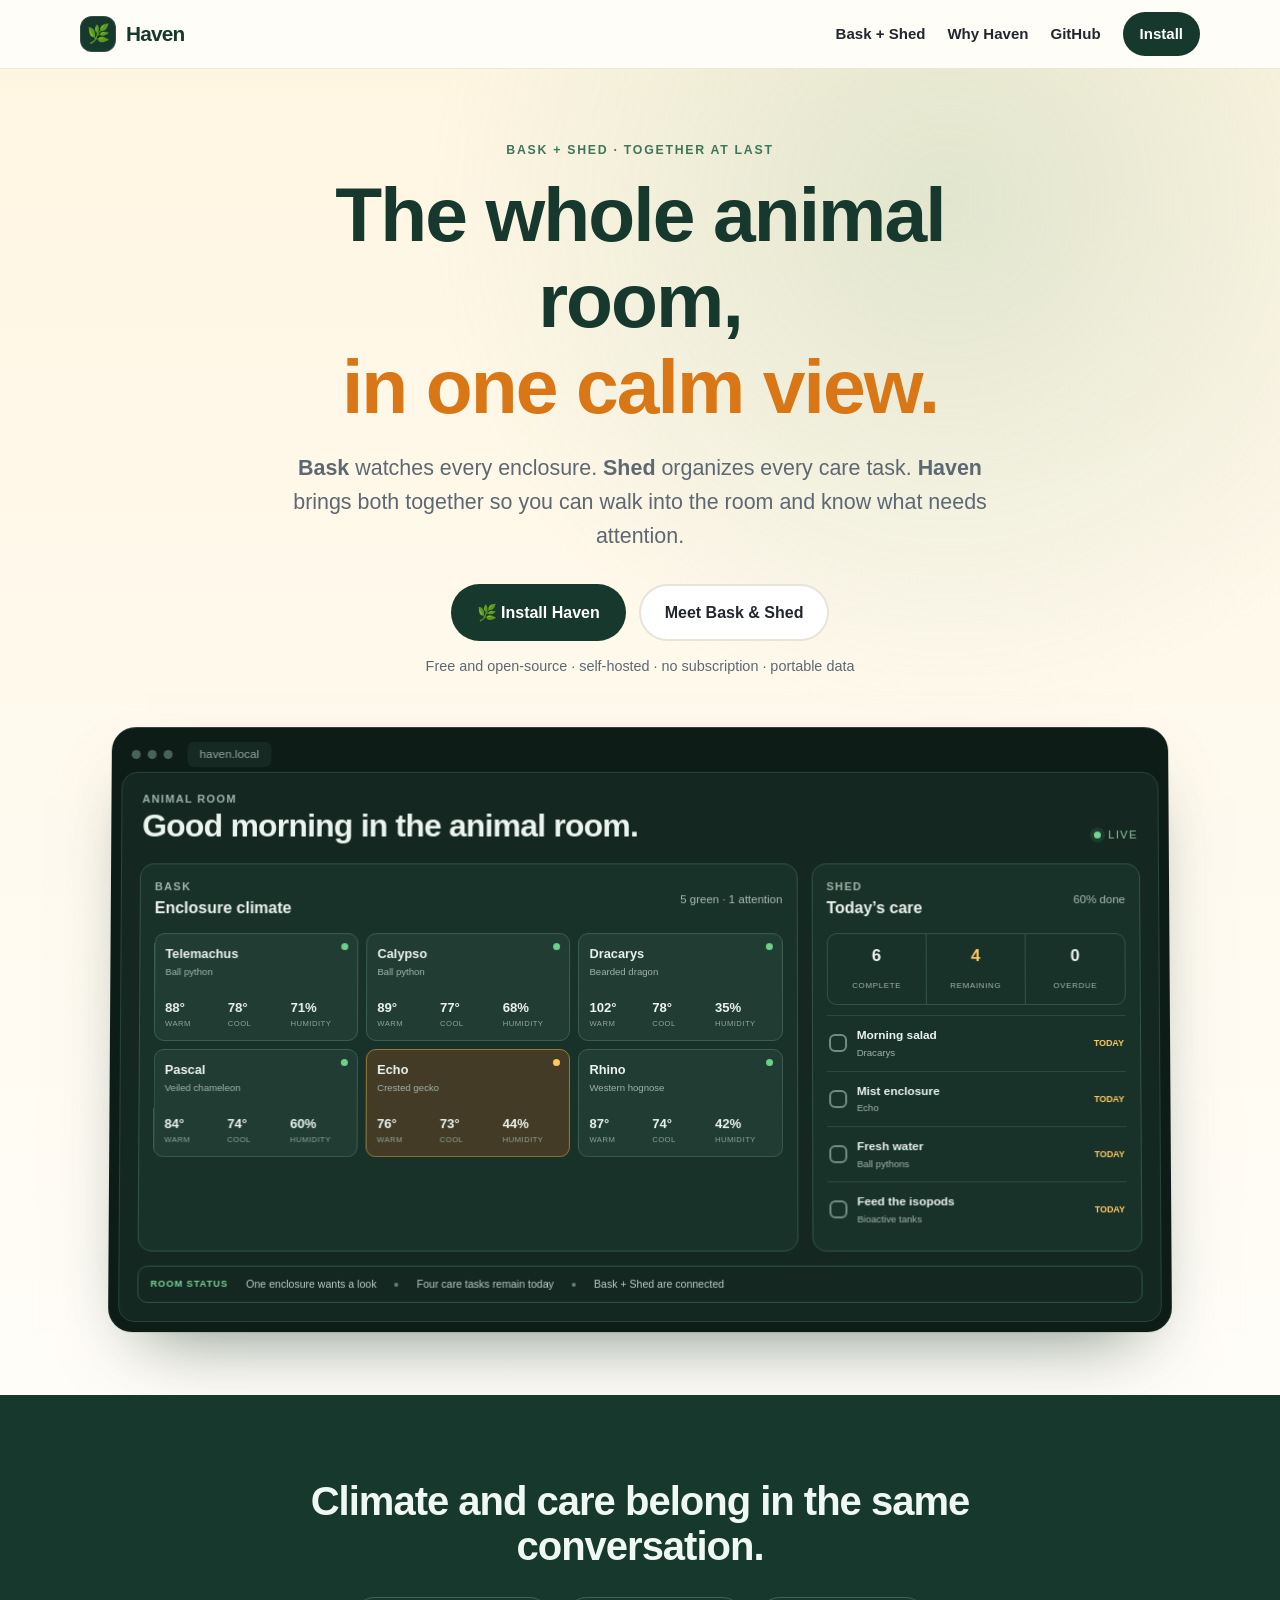
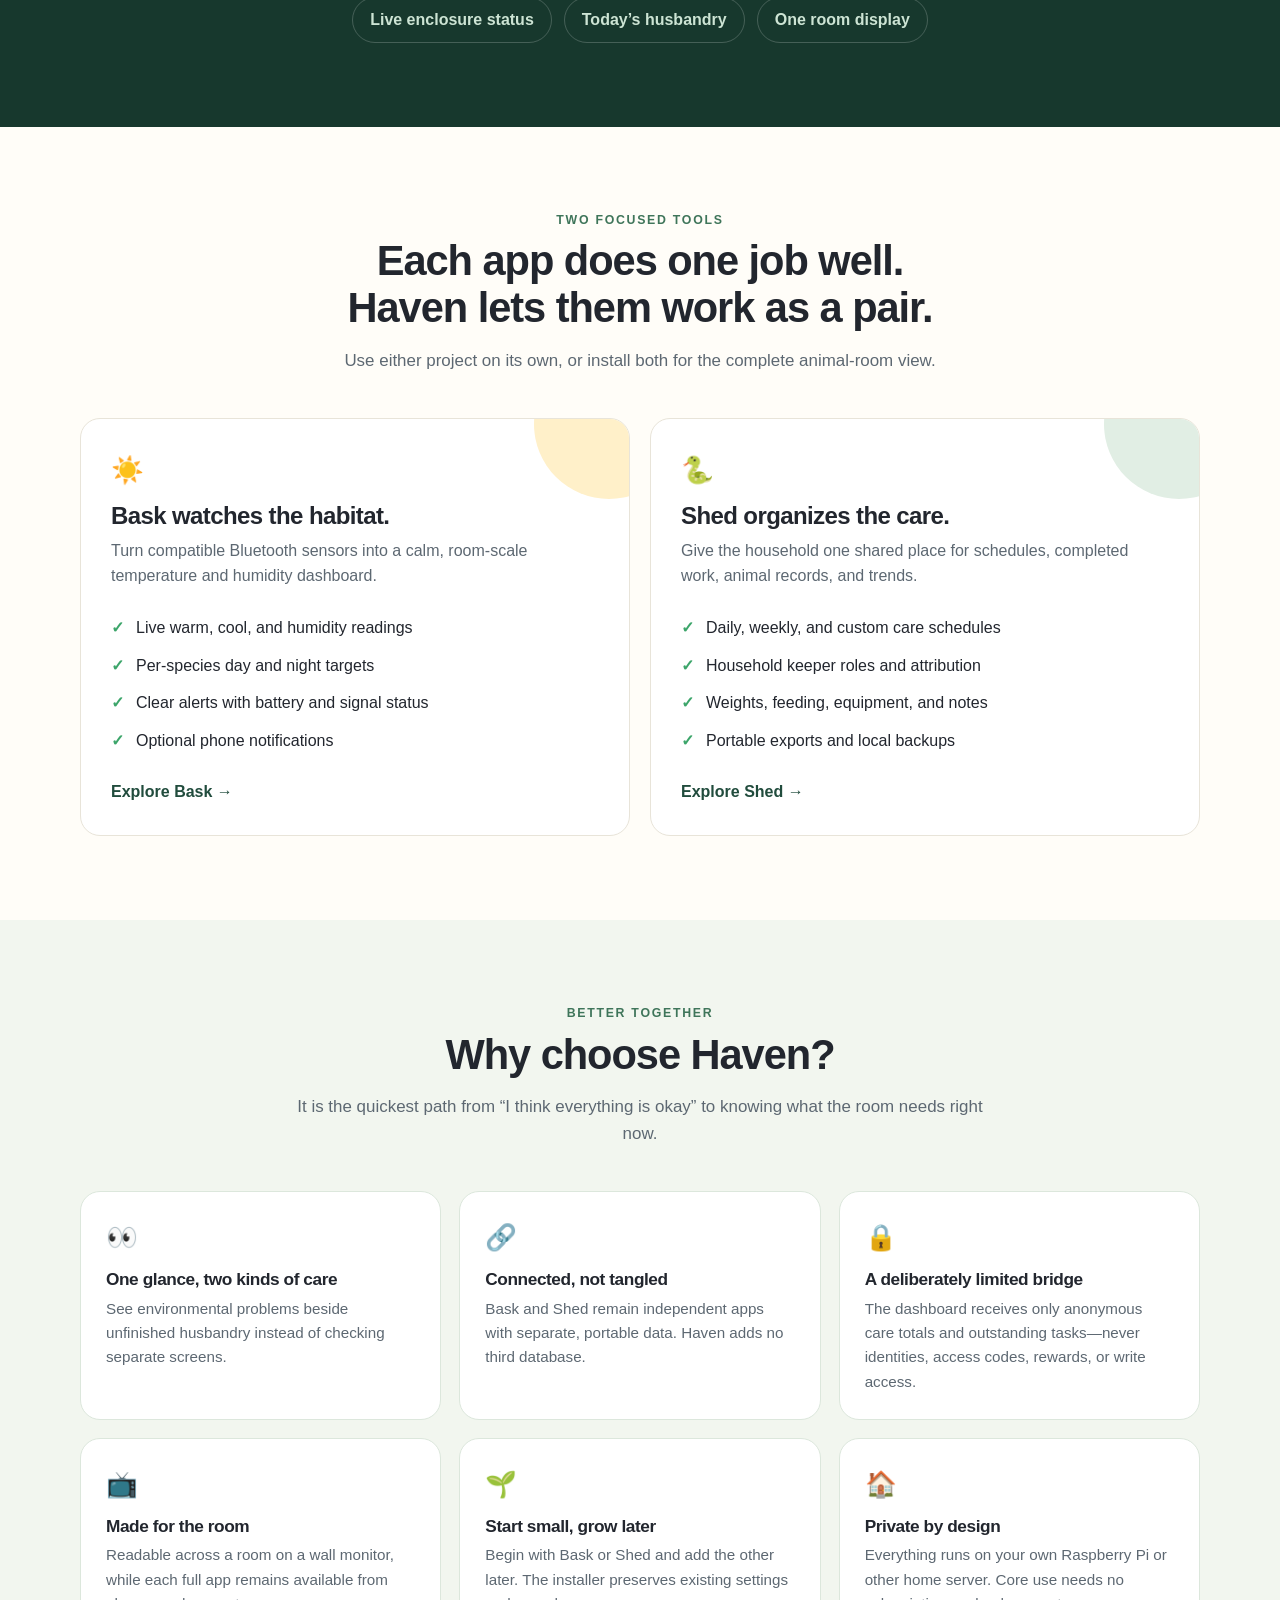
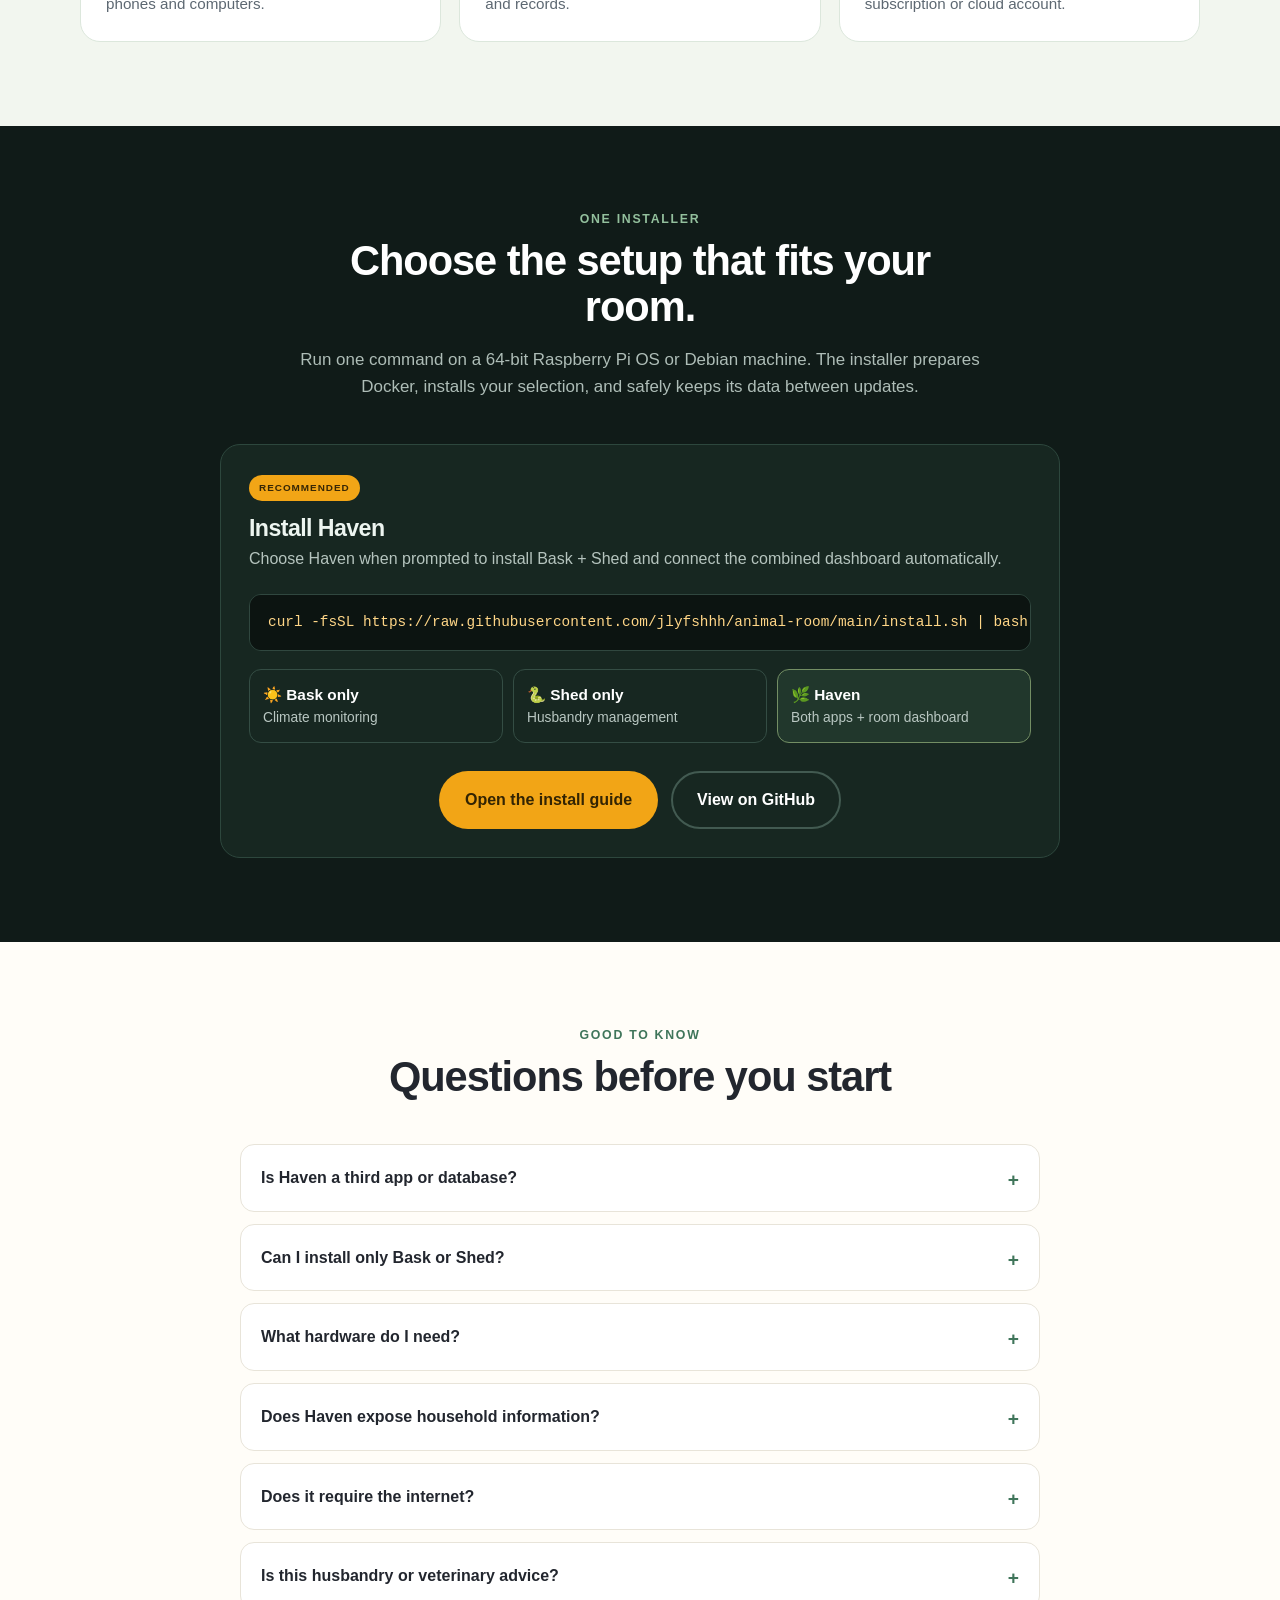
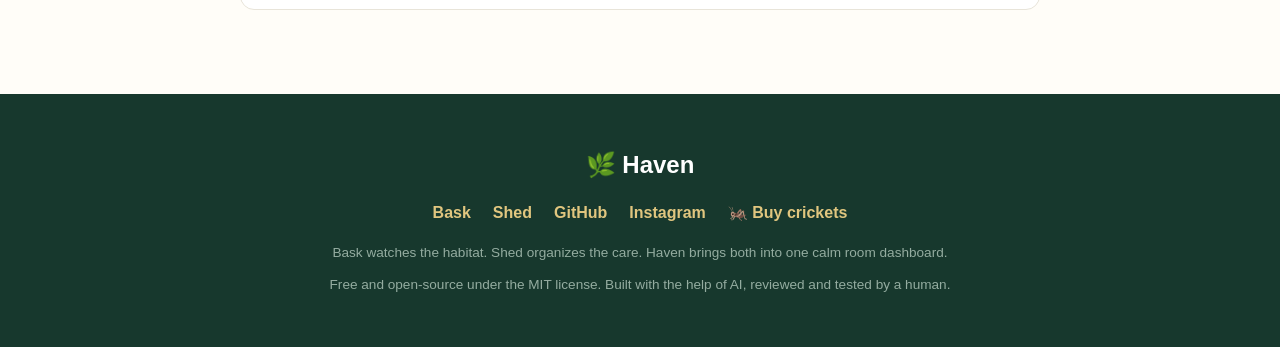
==== site/index.html @ 5bb477f7 "Add the Ko-fi tip jar to Haven Haven is the main entry point for the project family but had neither " ====
<!doctype html>
<html lang="en">
<head>
  <meta charset="utf-8">
  <meta name="viewport" content="width=device-width, initial-scale=1">
  <title>Haven — the whole animal room, together</title>
  <meta name="description" content="Haven brings Bask enclosure monitoring and Shed husbandry management into one calm, self-hosted animal-room dashboard.">
  <meta name="theme-color" content="#17382d">
  <meta property="og:type" content="website">
  <meta property="og:title" content="Haven — the whole animal room, together">
  <meta property="og:description" content="Bask watches the habitat. Shed organizes the care. Haven brings both together.">
  <meta property="og:url" content="https://jlyfshhh.github.io/animal-room/">
  <meta property="og:image" content="https://jlyfshhh.github.io/animal-room/og.png">
  <meta name="twitter:card" content="summary_large_image">
  <meta name="twitter:title" content="Haven — the whole animal room, together">
  <meta name="twitter:description" content="One self-hosted dashboard for enclosure climate and daily husbandry.">
  <meta name="twitter:image" content="https://jlyfshhh.github.io/animal-room/og.png">
  <style>
    :root{
      --forest:#17382d;--forest-2:#214c3d;--moss:#3f755a;--leaf:#77a77e;
      --amber:#f2a516;--amber-deep:#d97616;--cream:#fff6e2;--paper:#fffdf8;
      --ink:#22262e;--muted:#5d6872;--line:#e8e4d9;--white:#fff;
      --ok:#3ca56a;--warn:#f2a516;--radius:20px;--max:1120px;
      --font:-apple-system,BlinkMacSystemFont,"Segoe UI",Roboto,Helvetica,Arial,sans-serif;
    }
    *{box-sizing:border-box}
    html{scroll-behavior:smooth}
    body{margin:0;background:var(--paper);color:var(--ink);font-family:var(--font);line-height:1.6;-webkit-font-smoothing:antialiased}
    a{color:var(--forest-2);text-decoration:none}a:hover{text-decoration:underline}
    h1,h2,h3{margin:0;line-height:1.12;letter-spacing:-.025em}
    .wrap{width:min(var(--max),calc(100% - 40px));margin:auto}
    .eyebrow{text-transform:uppercase;letter-spacing:.14em;font-size:.77rem;font-weight:850;color:var(--moss)}
    section{padding:84px 0}
    header{position:sticky;top:0;z-index:20;border-bottom:1px solid rgba(23,56,45,.1);background:rgba(255,253,248,.9);backdrop-filter:blur(14px)}
    .nav{height:68px;display:flex;align-items:center;justify-content:space-between;gap:20px}
    .brand{display:flex;align-items:center;gap:10px;font-weight:900;font-size:1.3rem;color:var(--forest);letter-spacing:-.04em}.brand:hover{text-decoration:none}
    .brand-mark{width:36px;height:36px;display:grid;place-items:center;border-radius:12px;background:var(--forest);color:#d6f0d7;font-size:1.15rem;box-shadow:inset 0 0 0 1px rgba(255,255,255,.12)}
    .links{display:flex;align-items:center;gap:22px;font-size:.94rem;font-weight:700}.links a{color:var(--ink)}
    .links .nav-cta{background:var(--forest);color:#fff;padding:10px 17px;border-radius:999px}.links .nav-cta:hover{background:var(--forest-2);text-decoration:none}
    .hero{padding:72px 0 64px;background:radial-gradient(circle at 74% 10%,rgba(119,167,126,.22),transparent 34%),linear-gradient(180deg,var(--cream),var(--paper));overflow:hidden}
    .hero-copy{text-align:center;max-width:800px;margin:auto}
    .hero h1{font-size:clamp(2.6rem,6.5vw,4.8rem);font-weight:900;color:var(--forest);margin-top:10px}.hero h1 span{color:var(--amber-deep)}
    .lead{font-size:clamp(1.08rem,2.4vw,1.34rem);color:var(--muted);max-width:720px;margin:22px auto 0}
    .buttons{display:flex;justify-content:center;gap:13px;flex-wrap:wrap;margin-top:30px}
    .button{display:inline-flex;align-items:center;justify-content:center;gap:8px;border-radius:999px;padding:14px 24px;font-weight:800;border:2px solid transparent}
    .button.primary{background:var(--forest);color:#fff}.button.primary:hover{background:var(--forest-2);text-decoration:none}
    .button.secondary{background:#fff;color:var(--ink);border-color:var(--line)}.button.secondary:hover{border-color:var(--leaf);text-decoration:none}
    .fine{font-size:.9rem;color:var(--muted);margin-top:14px}
    .dashboard-shell{margin:48px auto 0;max-width:1060px;border-radius:24px;background:#0e1c18;padding:10px;box-shadow:0 34px 70px -34px rgba(23,56,45,.6);transform:perspective(1400px) rotateX(1deg)}
    .browser-bar{display:flex;align-items:center;gap:7px;height:35px;padding:0 10px;color:#91a49d;font-size:.74rem}.browser-bar i{width:9px;height:9px;border-radius:50%;background:#49625a}.browser-url{margin-left:8px;background:#172923;border-radius:6px;padding:3px 12px}
    .dashboard{background:#142821;border:1px solid #28443a;border-radius:16px;padding:18px;color:#ecf4ef;display:grid;grid-template-columns:minmax(0,1.7fr) minmax(250px,.85fr);gap:14px}
    .dash-top{grid-column:1/-1;display:flex;justify-content:space-between;align-items:flex-end;padding:0 2px 5px}.dash-top h2{font-size:clamp(1.25rem,2.8vw,2rem)}.live{font-size:.7rem;text-transform:uppercase;letter-spacing:.12em;color:#8ec99e}.live:before{content:"";display:inline-block;width:7px;height:7px;background:#75d493;border-radius:50%;margin-right:7px;box-shadow:0 0 0 4px rgba(117,212,147,.1)}
    .panel{background:#193229;border:1px solid #315347;border-radius:14px;padding:14px}.panel-head{display:flex;justify-content:space-between;align-items:center;margin-bottom:12px}.panel-label{font-size:.69rem;text-transform:uppercase;letter-spacing:.12em;color:#9fb4ab;font-weight:800}.panel-title{font-weight:850;font-size:1rem}.count{font-size:.72rem;color:#a9bbb4}
    .climate-grid{display:grid;grid-template-columns:repeat(3,1fr);gap:8px}.enclosure{border:1px solid #3b5d51;background:#203c33;border-radius:10px;padding:10px;min-height:95px;position:relative}.enclosure.attn{border-color:#9a7a34;background:#433b25}.dot{position:absolute;right:9px;top:9px;width:7px;height:7px;border-radius:50%;background:#6bd18a}.attn .dot{background:#ffc85d}.animal{font-weight:800;font-size:.8rem}.species{color:#9fb4ab;font-size:.6rem}.metrics{display:grid;grid-template-columns:repeat(3,1fr);gap:6px;margin-top:17px}.metric b{display:block;font-size:.82rem}.metric span{display:block;color:#8fa69d;font-size:.48rem;text-transform:uppercase;letter-spacing:.06em}
    .care-stats{display:grid;grid-template-columns:repeat(3,1fr);border:1px solid #315347;border-radius:10px;overflow:hidden;margin-bottom:10px}.care-stat{text-align:center;padding:9px 4px;border-right:1px solid #315347}.care-stat:last-child{border:0}.care-stat b{display:block;font-size:1.05rem}.care-stat span{font-size:.5rem;text-transform:uppercase;color:#9fb4ab;letter-spacing:.08em}.care-stat.remaining b{color:#ffc85d}
    .task{display:flex;gap:10px;align-items:center;border-top:1px solid #2b4a3f;padding:10px 2px}.check{width:18px;height:18px;border:2px solid #6f8d82;border-radius:6px;flex:none}.task b{display:block;font-size:.74rem}.task span{display:block;color:#9fb4ab;font-size:.6rem}.task .due{margin-left:auto;color:#ffc85d;font-size:.56rem;text-transform:uppercase;font-weight:800}
    .ticker{grid-column:1/-1;display:flex;gap:18px;align-items:center;border:1px solid #315347;border-radius:10px;padding:9px 12px;font-size:.66rem;color:#b9cbc4;overflow:hidden;white-space:nowrap}.ticker strong{color:#7bd398;text-transform:uppercase;letter-spacing:.1em;font-size:.58rem}.ticker i{width:4px;height:4px;background:#648277;border-radius:50%}
    .promise{background:var(--forest);color:#eff8f2;text-align:center}.promise h2{font-size:clamp(1.7rem,4vw,2.5rem);max-width:780px;margin:auto}.promise-row{display:flex;justify-content:center;gap:12px;flex-wrap:wrap;margin-top:28px}.promise-chip{padding:9px 17px;border:1px solid rgba(255,255,255,.2);border-radius:999px;font-weight:750;color:#cde4d4}
    .section-head{text-align:center;max-width:700px;margin:0 auto 44px}.section-head h2{font-size:clamp(1.8rem,4vw,2.6rem);margin-top:8px}.section-head p{color:var(--muted);font-size:1.06rem;margin:15px 0 0}
    .pair{display:grid;grid-template-columns:1fr 1fr;gap:20px}.tool{border:1px solid var(--line);border-radius:var(--radius);padding:30px;background:#fff;position:relative;overflow:hidden}.tool:before{content:"";position:absolute;width:150px;height:150px;border-radius:50%;right:-55px;top:-70px;background:var(--cream)}.tool.bask:before{background:#fff0c9}.tool.shed:before{background:#e1eee4}.tool-icon{font-size:1.65rem}.tool h3{font-size:1.5rem;margin:12px 0 8px}.tool p{color:var(--muted);margin:0}.feature-list{list-style:none;padding:0;margin:20px 0}.feature-list li{padding:6px 0 6px 25px;position:relative}.feature-list li:before{content:"✓";position:absolute;left:0;color:var(--ok);font-weight:900}.text-link{font-weight:850;color:var(--forest-2)}
    .together{background:#f2f6ef}.benefits{display:grid;grid-template-columns:repeat(3,1fr);gap:18px}.benefit{background:#fff;border:1px solid #dce7dc;border-radius:var(--radius);padding:25px}.benefit .icon{font-size:1.6rem}.benefit h3{font-size:1.08rem;margin:12px 0 7px}.benefit p{color:var(--muted);margin:0;font-size:.95rem}
    .install{background:#101b18;color:#edf5f0}.install .section-head h2{color:#fff}.install .section-head p{color:#aebdb7}.install-box{max-width:840px;margin:auto;background:#172721;border:1px solid #2d473d;border-radius:var(--radius);padding:28px}.recommended{display:inline-block;background:var(--amber);color:#382705;padding:5px 10px;border-radius:999px;text-transform:uppercase;letter-spacing:.1em;font-size:.62rem;font-weight:900}.install-box h3{font-size:1.45rem;margin:14px 0 5px}.install-box>p{color:#b5c4be;margin:0}.command{display:block;margin:22px 0 14px;background:#0c1411;border:1px solid #30473f;border-radius:12px;padding:16px 18px;color:#ffd687;font-family:ui-monospace,SFMono-Regular,Menlo,Consolas,monospace;white-space:nowrap;overflow-x:auto;user-select:all;font-size:.9rem}.choices{display:grid;grid-template-columns:repeat(3,1fr);gap:10px;margin-top:18px}.choice{border:1px solid #344d44;border-radius:12px;padding:13px;color:#b9c7c2;font-size:.86rem}.choice strong{display:block;color:#fff;font-size:.96rem}.choice.haven{border-color:#738e64;background:#21372c}.install .buttons{margin-top:28px}.install .button.primary{background:var(--amber);color:#332403}.install .button.primary:hover{background:#ffc253}.install .button.secondary{background:transparent;border-color:#425a51;color:#fff}
    .faq{max-width:800px;margin:auto;display:grid;gap:12px}.faq details{background:#fff;border:1px solid var(--line);border-radius:14px;padding:4px 20px}.faq summary{cursor:pointer;font-weight:800;padding:16px 0;list-style:none}.faq summary::-webkit-details-marker{display:none}.faq summary:after{content:"+";float:right;color:var(--moss);font-size:1.2rem}.faq details[open] summary:after{content:"−"}.faq details p{color:var(--muted);margin:0 0 17px}
    footer{background:var(--forest);color:#bbcec4;padding:52px 0;text-align:center}.footer-brand{font-size:1.5rem;color:#fff;font-weight:900}.footer-links{display:flex;justify-content:center;gap:22px;flex-wrap:wrap;margin:16px 0}.footer-links a{color:#e1c67f;font-weight:750}.footer-note{font-size:.85rem;max-width:680px;margin:10px auto 0;color:#94aca0}
    @media(max-width:820px){.dashboard{grid-template-columns:1fr}.dash-top,.ticker{grid-column:1}.pair,.benefits{grid-template-columns:1fr}.choices{grid-template-columns:1fr}.climate-grid{grid-template-columns:repeat(2,1fr)}}
    @media(max-width:620px){section{padding:64px 0}.links .hide-small{display:none}.links{gap:12px}.dashboard-shell{margin-left:-12px;margin-right:-12px}.dashboard{padding:10px}.climate-grid{grid-template-columns:1fr 1fr}.metrics{grid-template-columns:1fr}.metric:nth-child(n+2){display:none}.enclosure{min-height:80px}.hero{padding-top:54px}.ticker span:nth-of-type(n+2),.ticker i:nth-of-type(n+1){display:none}}
  </style>
</head>
<body>
  <header>
    <div class="wrap nav">
      <a class="brand" href="#top"><span class="brand-mark">🌿</span>Haven</a>
      <nav class="links" aria-label="Main navigation">
        <a class="hide-small" href="#pair">Bask + Shed</a>
        <a class="hide-small" href="#why">Why Haven</a>
        <a href="https://github.com/jlyfshhh/animal-room">GitHub</a>
        <a class="nav-cta" href="#install">Install</a>
      </nav>
    </div>
  </header>

  <main id="top">
    <section class="hero">
      <div class="wrap">
        <div class="hero-copy">
          <div class="eyebrow">Bask + Shed · together at last</div>
          <h1>The whole animal room,<br><span>in one calm view.</span></h1>
          <p class="lead"><b>Bask</b> watches every enclosure. <b>Shed</b> organizes every care task. <b>Haven</b> brings both together so you can walk into the room and know what needs attention.</p>
          <div class="buttons">
            <a class="button primary" href="#install">🌿 Install Haven</a>
            <a class="button secondary" href="#pair">Meet Bask &amp; Shed</a>
          </div>
          <p class="fine">Free and open-source · self-hosted · no subscription · portable data</p>
        </div>

        <div class="dashboard-shell" aria-label="Haven combined dashboard preview">
          <div class="browser-bar"><i></i><i></i><i></i><span class="browser-url">haven.local</span></div>
          <div class="dashboard">
            <div class="dash-top"><div><div class="panel-label">Animal room</div><h2>Good morning in the animal room.</h2></div><span class="live">Live</span></div>
            <div class="panel">
              <div class="panel-head"><div><div class="panel-label">Bask</div><div class="panel-title">Enclosure climate</div></div><span class="count">5 green · 1 attention</span></div>
              <div class="climate-grid">
                <div class="enclosure"><i class="dot"></i><div class="animal">Telemachus</div><div class="species">Ball python</div><div class="metrics"><div class="metric"><b>88°</b><span>Warm</span></div><div class="metric"><b>78°</b><span>Cool</span></div><div class="metric"><b>71%</b><span>Humidity</span></div></div></div>
                <div class="enclosure"><i class="dot"></i><div class="animal">Calypso</div><div class="species">Ball python</div><div class="metrics"><div class="metric"><b>89°</b><span>Warm</span></div><div class="metric"><b>77°</b><span>Cool</span></div><div class="metric"><b>68%</b><span>Humidity</span></div></div></div>
                <div class="enclosure"><i class="dot"></i><div class="animal">Dracarys</div><div class="species">Bearded dragon</div><div class="metrics"><div class="metric"><b>102°</b><span>Warm</span></div><div class="metric"><b>78°</b><span>Cool</span></div><div class="metric"><b>35%</b><span>Humidity</span></div></div></div>
                <div class="enclosure"><i class="dot"></i><div class="animal">Pascal</div><div class="species">Veiled chameleon</div><div class="metrics"><div class="metric"><b>84°</b><span>Warm</span></div><div class="metric"><b>74°</b><span>Cool</span></div><div class="metric"><b>60%</b><span>Humidity</span></div></div></div>
                <div class="enclosure attn"><i class="dot"></i><div class="animal">Echo</div><div class="species">Crested gecko</div><div class="metrics"><div class="metric"><b>76°</b><span>Warm</span></div><div class="metric"><b>73°</b><span>Cool</span></div><div class="metric"><b>44%</b><span>Humidity</span></div></div></div>
                <div class="enclosure"><i class="dot"></i><div class="animal">Rhino</div><div class="species">Western hognose</div><div class="metrics"><div class="metric"><b>87°</b><span>Warm</span></div><div class="metric"><b>74°</b><span>Cool</span></div><div class="metric"><b>42%</b><span>Humidity</span></div></div></div>
              </div>
            </div>
            <div class="panel">
              <div class="panel-head"><div><div class="panel-label">Shed</div><div class="panel-title">Today’s care</div></div><span class="count">60% done</span></div>
              <div class="care-stats"><div class="care-stat"><b>6</b><span>Complete</span></div><div class="care-stat remaining"><b>4</b><span>Remaining</span></div><div class="care-stat"><b>0</b><span>Overdue</span></div></div>
              <div class="task"><i class="check"></i><div><b>Morning salad</b><span>Dracarys</span></div><span class="due">Today</span></div>
              <div class="task"><i class="check"></i><div><b>Mist enclosure</b><span>Echo</span></div><span class="due">Today</span></div>
              <div class="task"><i class="check"></i><div><b>Fresh water</b><span>Ball pythons</span></div><span class="due">Today</span></div>
              <div class="task"><i class="check"></i><div><b>Feed the isopods</b><span>Bioactive tanks</span></div><span class="due">Today</span></div>
            </div>
            <div class="ticker"><strong>Room status</strong><span>One enclosure wants a look</span><i></i><span>Four care tasks remain today</span><i></i><span>Bask + Shed are connected</span></div>
          </div>
        </div>
      </div>
    </section>

    <section class="promise">
      <div class="wrap"><h2>Climate and care belong in the same conversation.</h2><div class="promise-row"><span class="promise-chip">Live enclosure status</span><span class="promise-chip">Today’s husbandry</span><span class="promise-chip">One room display</span></div></div>
    </section>

    <section id="pair">
      <div class="wrap">
        <div class="section-head"><div class="eyebrow">Two focused tools</div><h2>Each app does one job well.<br>Haven lets them work as a pair.</h2><p>Use either project on its own, or install both for the complete animal-room view.</p></div>
        <div class="pair">
          <article class="tool bask"><div class="tool-icon">☀️</div><h3>Bask watches the habitat.</h3><p>Turn compatible Bluetooth sensors into a calm, room-scale temperature and humidity dashboard.</p><ul class="feature-list"><li>Live warm, cool, and humidity readings</li><li>Per-species day and night targets</li><li>Clear alerts with battery and signal status</li><li>Optional phone notifications</li></ul><a class="text-link" href="https://jlyfshhh.github.io/bask/">Explore Bask →</a></article>
          <article class="tool shed"><div class="tool-icon">🐍</div><h3>Shed organizes the care.</h3><p>Give the household one shared place for schedules, completed work, animal records, and trends.</p><ul class="feature-list"><li>Daily, weekly, and custom care schedules</li><li>Household keeper roles and attribution</li><li>Weights, feeding, equipment, and notes</li><li>Portable exports and local backups</li></ul><a class="text-link" href="https://jlyfshhh.github.io/shed/">Explore Shed →</a></article>
        </div>
      </div>
    </section>

    <section class="together" id="why">
      <div class="wrap">
        <div class="section-head"><div class="eyebrow">Better together</div><h2>Why choose Haven?</h2><p>It is the quickest path from “I think everything is okay” to knowing what the room needs right now.</p></div>
        <div class="benefits">
          <article class="benefit"><div class="icon">👀</div><h3>One glance, two kinds of care</h3><p>See environmental problems beside unfinished husbandry instead of checking separate screens.</p></article>
          <article class="benefit"><div class="icon">🔗</div><h3>Connected, not tangled</h3><p>Bask and Shed remain independent apps with separate, portable data. Haven adds no third database.</p></article>
          <article class="benefit"><div class="icon">🔒</div><h3>A deliberately limited bridge</h3><p>The dashboard receives only anonymous care totals and outstanding tasks—never identities, access codes, rewards, or write access.</p></article>
          <article class="benefit"><div class="icon">📺</div><h3>Made for the room</h3><p>Readable across a room on a wall monitor, while each full app remains available from phones and computers.</p></article>
          <article class="benefit"><div class="icon">🌱</div><h3>Start small, grow later</h3><p>Begin with Bask or Shed and add the other later. The installer preserves existing settings and records.</p></article>
          <article class="benefit"><div class="icon">🏠</div><h3>Private by design</h3><p>Everything runs on your own Raspberry Pi or other home server. Core use needs no subscription or cloud account.</p></article>
        </div>
      </div>
    </section>

    <section class="install" id="install">
      <div class="wrap">
        <div class="section-head"><div class="eyebrow" style="color:#93c09d">One installer</div><h2>Choose the setup that fits your room.</h2><p>Run one command on a 64-bit Raspberry Pi OS or Debian machine. The installer prepares Docker, installs your selection, and safely keeps its data between updates.</p></div>
        <div class="install-box">
          <span class="recommended">Recommended</span><h3>Install Haven</h3><p>Choose Haven when prompted to install Bask + Shed and connect the combined dashboard automatically.</p>
          <code class="command">curl -fsSL https://raw.githubusercontent.com/jlyfshhh/animal-room/main/install.sh | bash</code>
          <div class="choices"><div class="choice"><strong>☀️ Bask only</strong>Climate monitoring</div><div class="choice"><strong>🐍 Shed only</strong>Husbandry management</div><div class="choice haven"><strong>🌿 Haven</strong>Both apps + room dashboard</div></div>
          <div class="buttons"><a class="button primary" href="https://github.com/jlyfshhh/animal-room#install">Open the install guide</a><a class="button secondary" href="https://github.com/jlyfshhh/animal-room">View on GitHub</a></div>
        </div>
      </div>
    </section>

    <section>
      <div class="wrap">
        <div class="section-head"><div class="eyebrow">Good to know</div><h2>Questions before you start</h2></div>
        <div class="faq">
          <details><summary>Is Haven a third app or database?</summary><p>No. Haven is the combined installation and read-only room display produced by Bask and Shed. The two apps remain independent and retain separate, portable data.</p></details>
          <details><summary>Can I install only Bask or Shed?</summary><p>Yes. The same installer offers Bask, Shed, or Haven. Each standalone project also has its own page and installer. You can add the other app later without replacing existing data.</p></details>
          <details><summary>What hardware do I need?</summary><p>A 64-bit Raspberry Pi running Raspberry Pi OS is the easiest option, though another 64-bit Debian machine works too. Bask additionally needs compatible Bluetooth temperature and humidity sensors. Any browser on your home network can open the apps.</p></details>
          <details><summary>Does Haven expose household information?</summary><p>No. The room display uses a private server-to-server connection and receives a deliberately limited Shed feed. It excludes household identities, access codes, rewards, history, completion identifiers, and all write access.</p></details>
          <details><summary>Does it require the internet?</summary><p>Internet access is needed for installation and updates. Normal local monitoring, care records, and the Haven dashboard run on your home network. Optional notification services use the provider you choose.</p></details>
          <details><summary>Is this husbandry or veterinary advice?</summary><p>No. Haven helps you monitor, plan, and record care. Species targets and schedules should come from appropriate, trusted sources, and health concerns belong with a qualified veterinarian.</p></details>
        </div>
      </div>
    </section>
  </main>

  <footer><div class="wrap"><div class="footer-brand">🌿 Haven</div><div class="footer-links"><a href="https://jlyfshhh.github.io/bask/">Bask</a><a href="https://jlyfshhh.github.io/shed/">Shed</a><a href="https://github.com/jlyfshhh/animal-room">GitHub</a><a href="https://www.instagram.com/thebioactivekeeper">Instagram</a><a href="https://ko-fi.com/jlyfshhh">🦗 Buy crickets</a></div><p class="footer-note">Bask watches the habitat. Shed organizes the care. Haven brings both into one calm room dashboard.</p><p class="footer-note">Free and open-source under the MIT license. Built with the help of AI, reviewed and tested by a human.</p></div></footer>
</body>
</html>
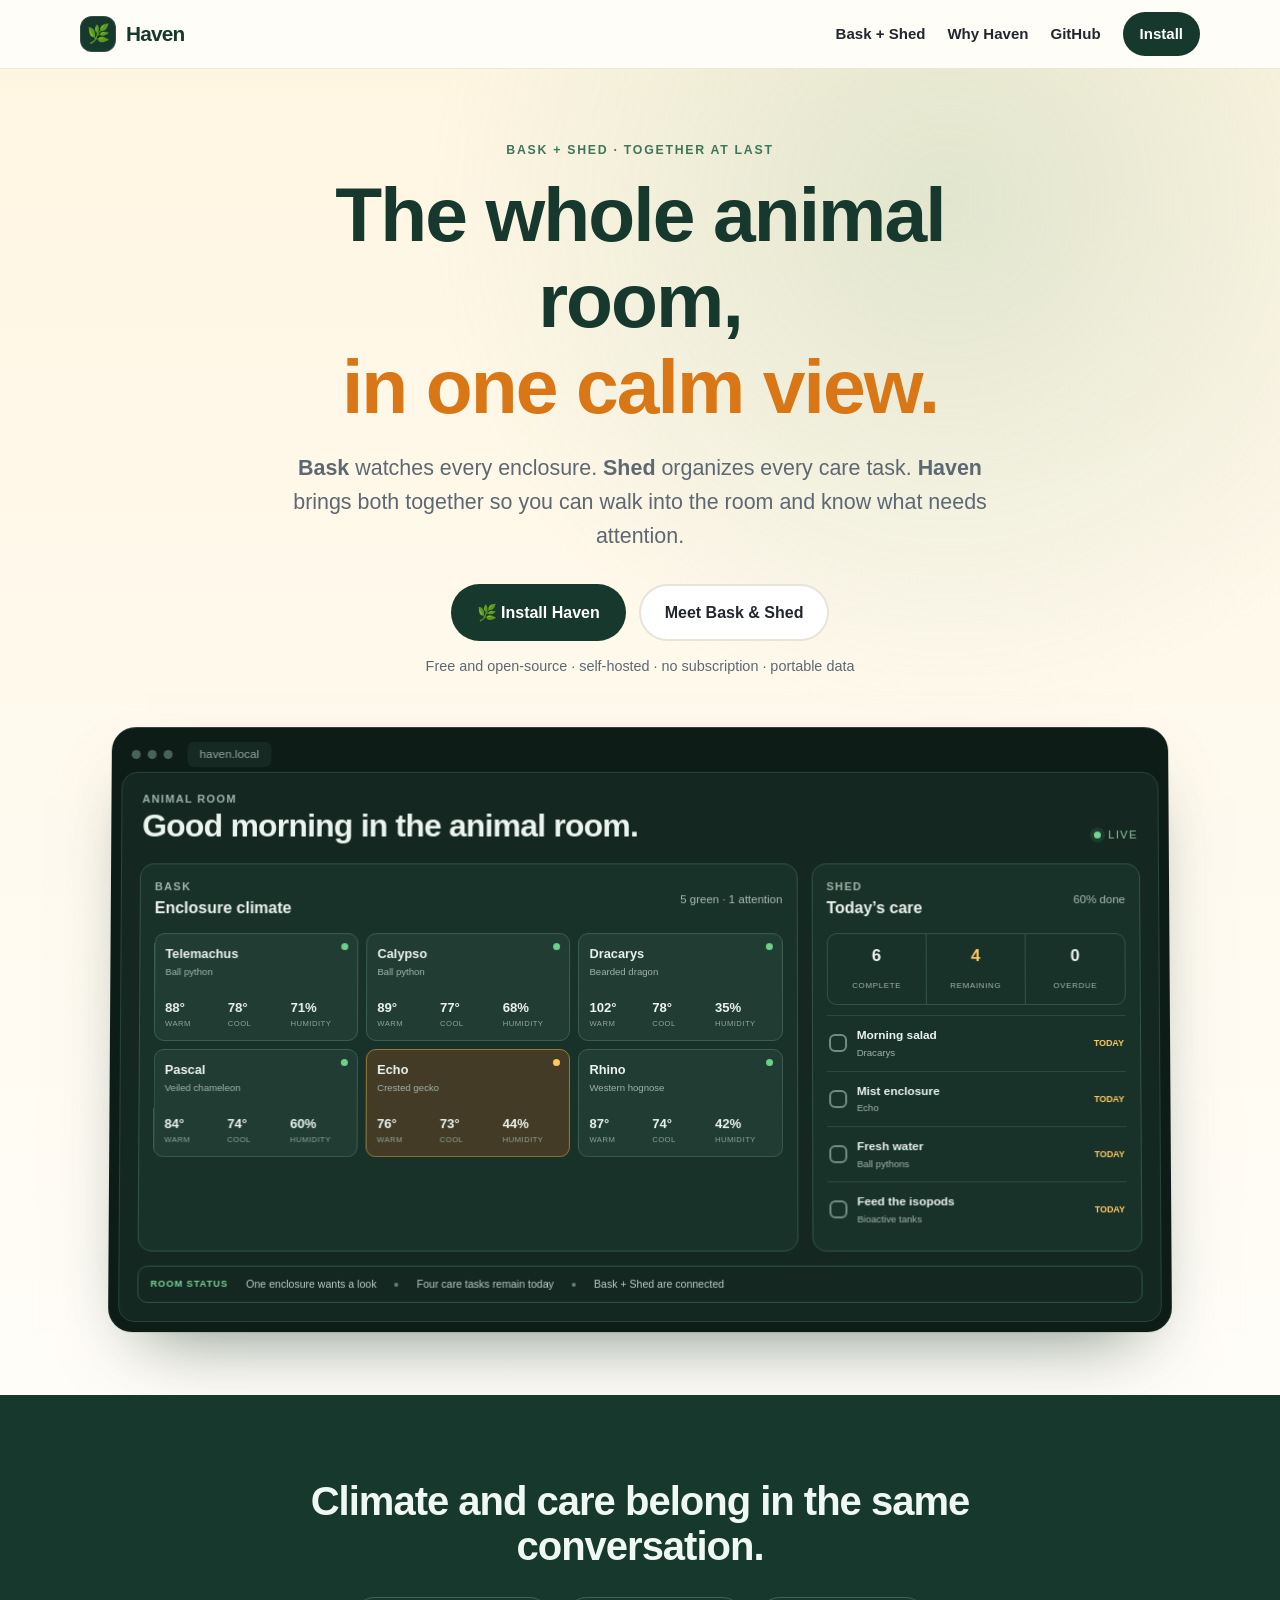
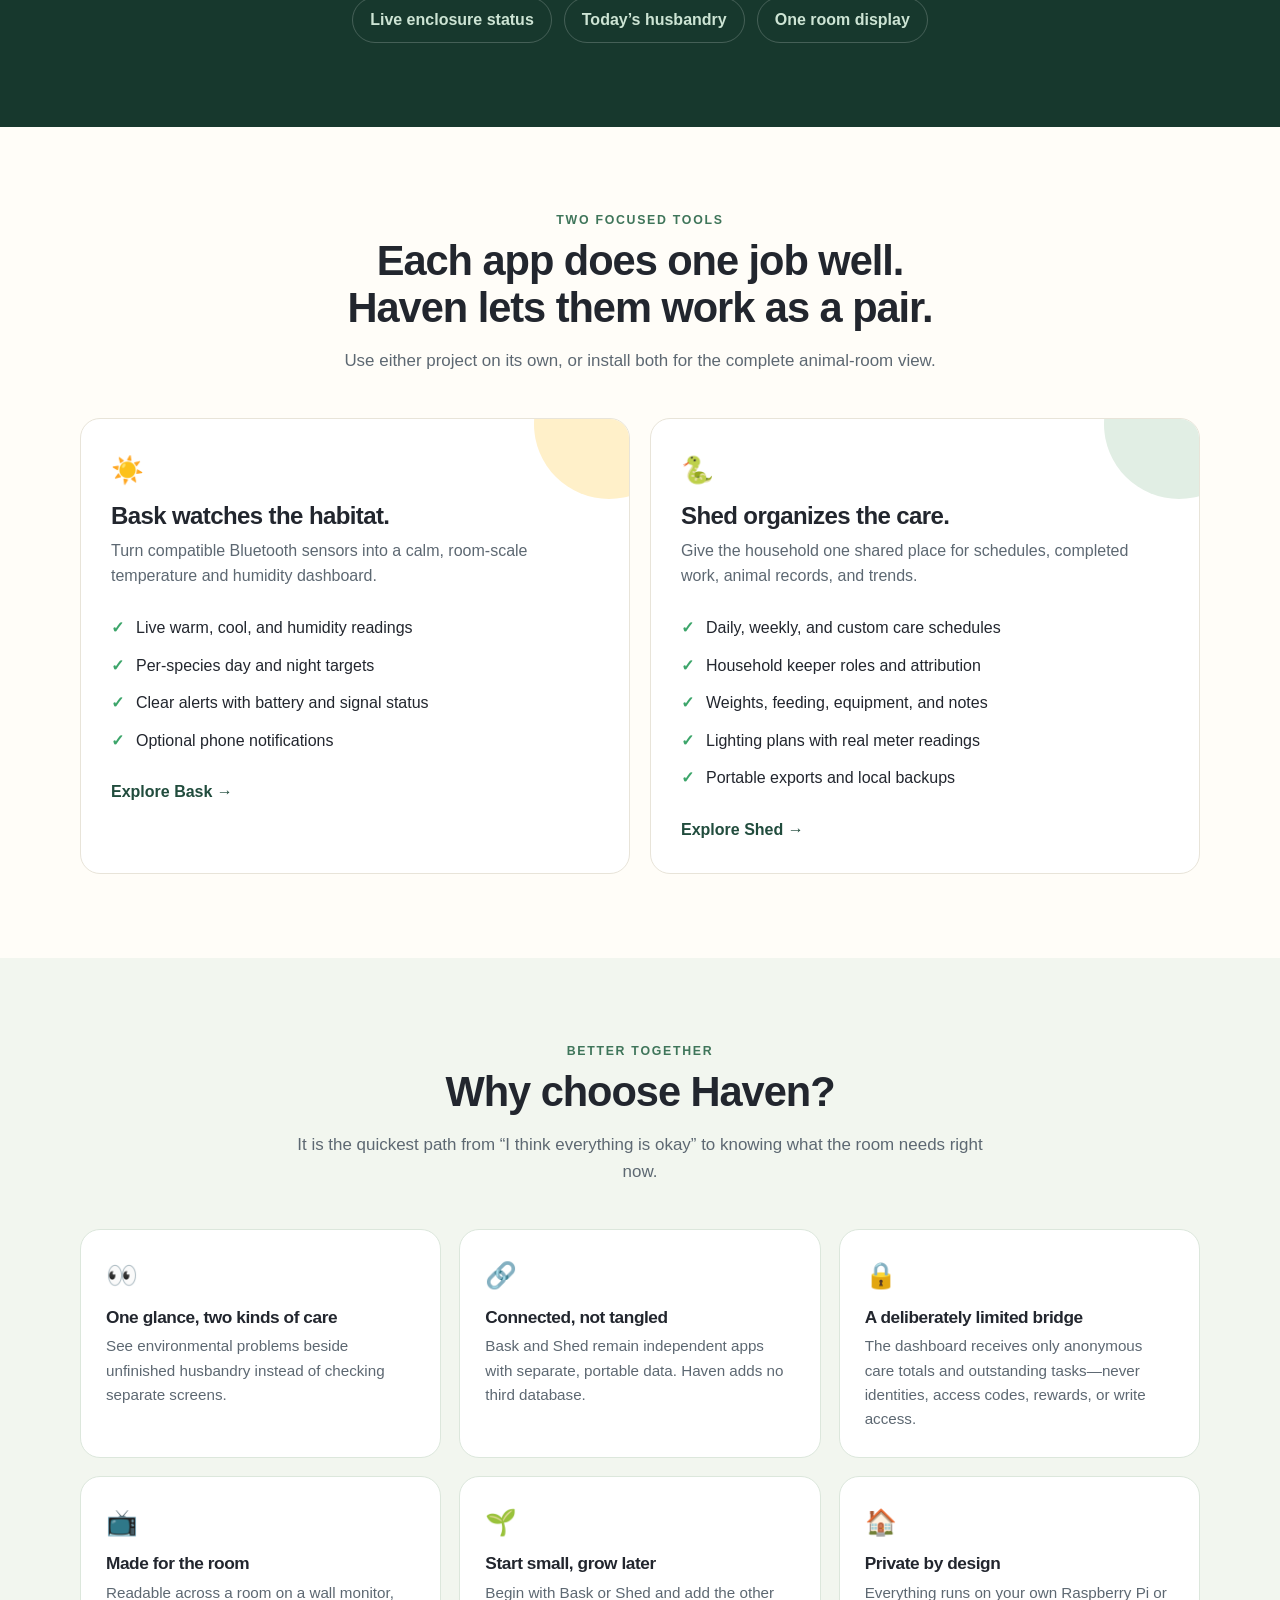
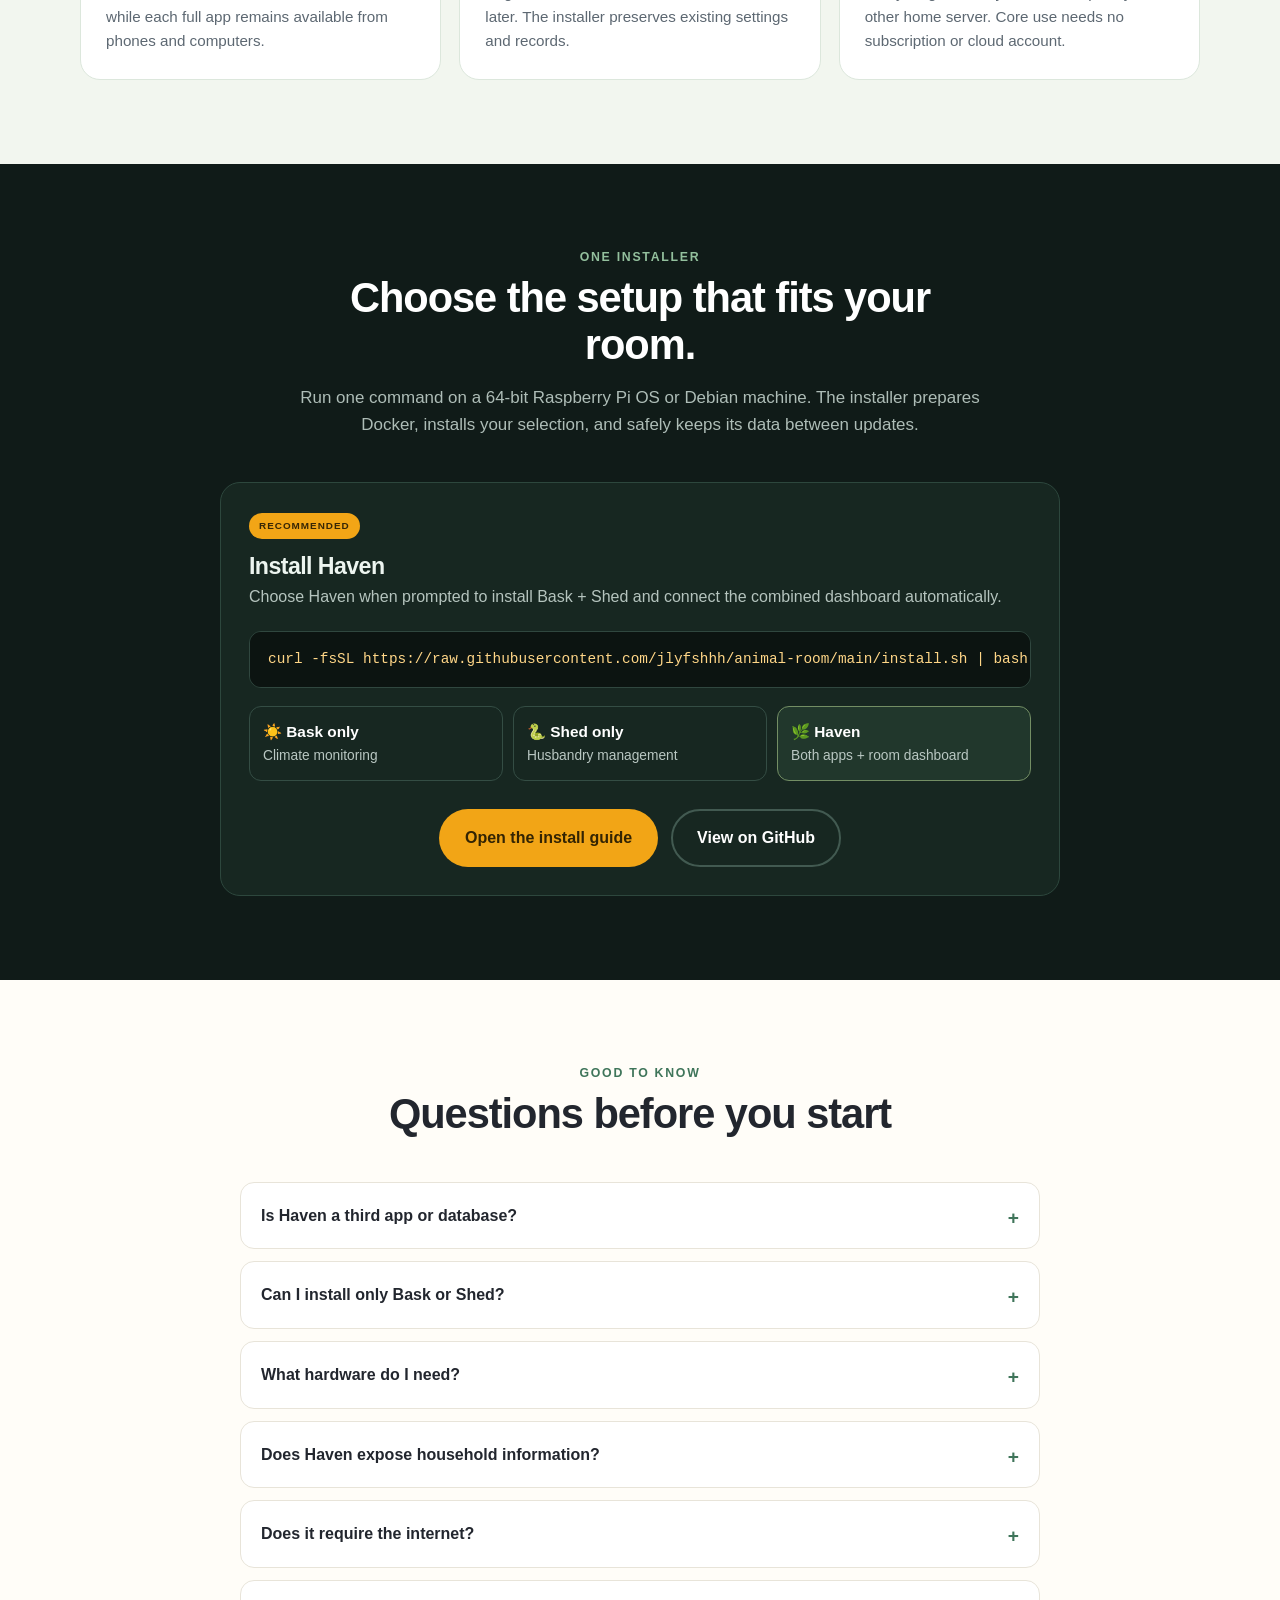
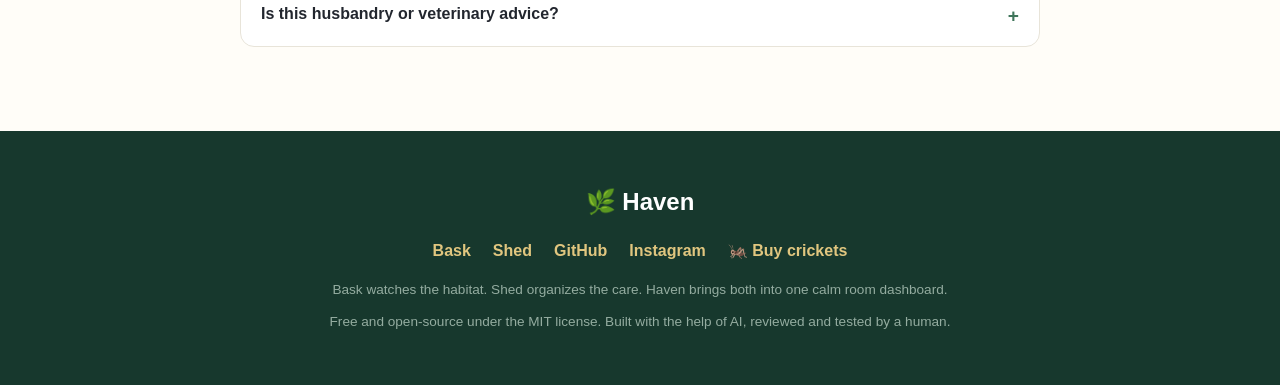
==== commit a9b1cc5c: "Mention lighting plans in Haven's Shed summary Co-Authored-By: Claude Opus 4.8 <noreply@anthropic.co" ====
--- a/site/index.html
+++ b/site/index.html
@@ -131,7 +131,7 @@
         <div class="section-head"><div class="eyebrow">Two focused tools</div><h2>Each app does one job well.<br>Haven lets them work as a pair.</h2><p>Use either project on its own, or install both for the complete animal-room view.</p></div>
         <div class="pair">
           <article class="tool bask"><div class="tool-icon">☀️</div><h3>Bask watches the habitat.</h3><p>Turn compatible Bluetooth sensors into a calm, room-scale temperature and humidity dashboard.</p><ul class="feature-list"><li>Live warm, cool, and humidity readings</li><li>Per-species day and night targets</li><li>Clear alerts with battery and signal status</li><li>Optional phone notifications</li></ul><a class="text-link" href="https://jlyfshhh.github.io/bask/">Explore Bask →</a></article>
-          <article class="tool shed"><div class="tool-icon">🐍</div><h3>Shed organizes the care.</h3><p>Give the household one shared place for schedules, completed work, animal records, and trends.</p><ul class="feature-list"><li>Daily, weekly, and custom care schedules</li><li>Household keeper roles and attribution</li><li>Weights, feeding, equipment, and notes</li><li>Portable exports and local backups</li></ul><a class="text-link" href="https://jlyfshhh.github.io/shed/">Explore Shed →</a></article>
+          <article class="tool shed"><div class="tool-icon">🐍</div><h3>Shed organizes the care.</h3><p>Give the household one shared place for schedules, completed work, animal records, and trends.</p><ul class="feature-list"><li>Daily, weekly, and custom care schedules</li><li>Household keeper roles and attribution</li><li>Weights, feeding, equipment, and notes</li><li>Lighting plans with real meter readings</li><li>Portable exports and local backups</li></ul><a class="text-link" href="https://jlyfshhh.github.io/shed/">Explore Shed →</a></article>
         </div>
       </div>
     </section>
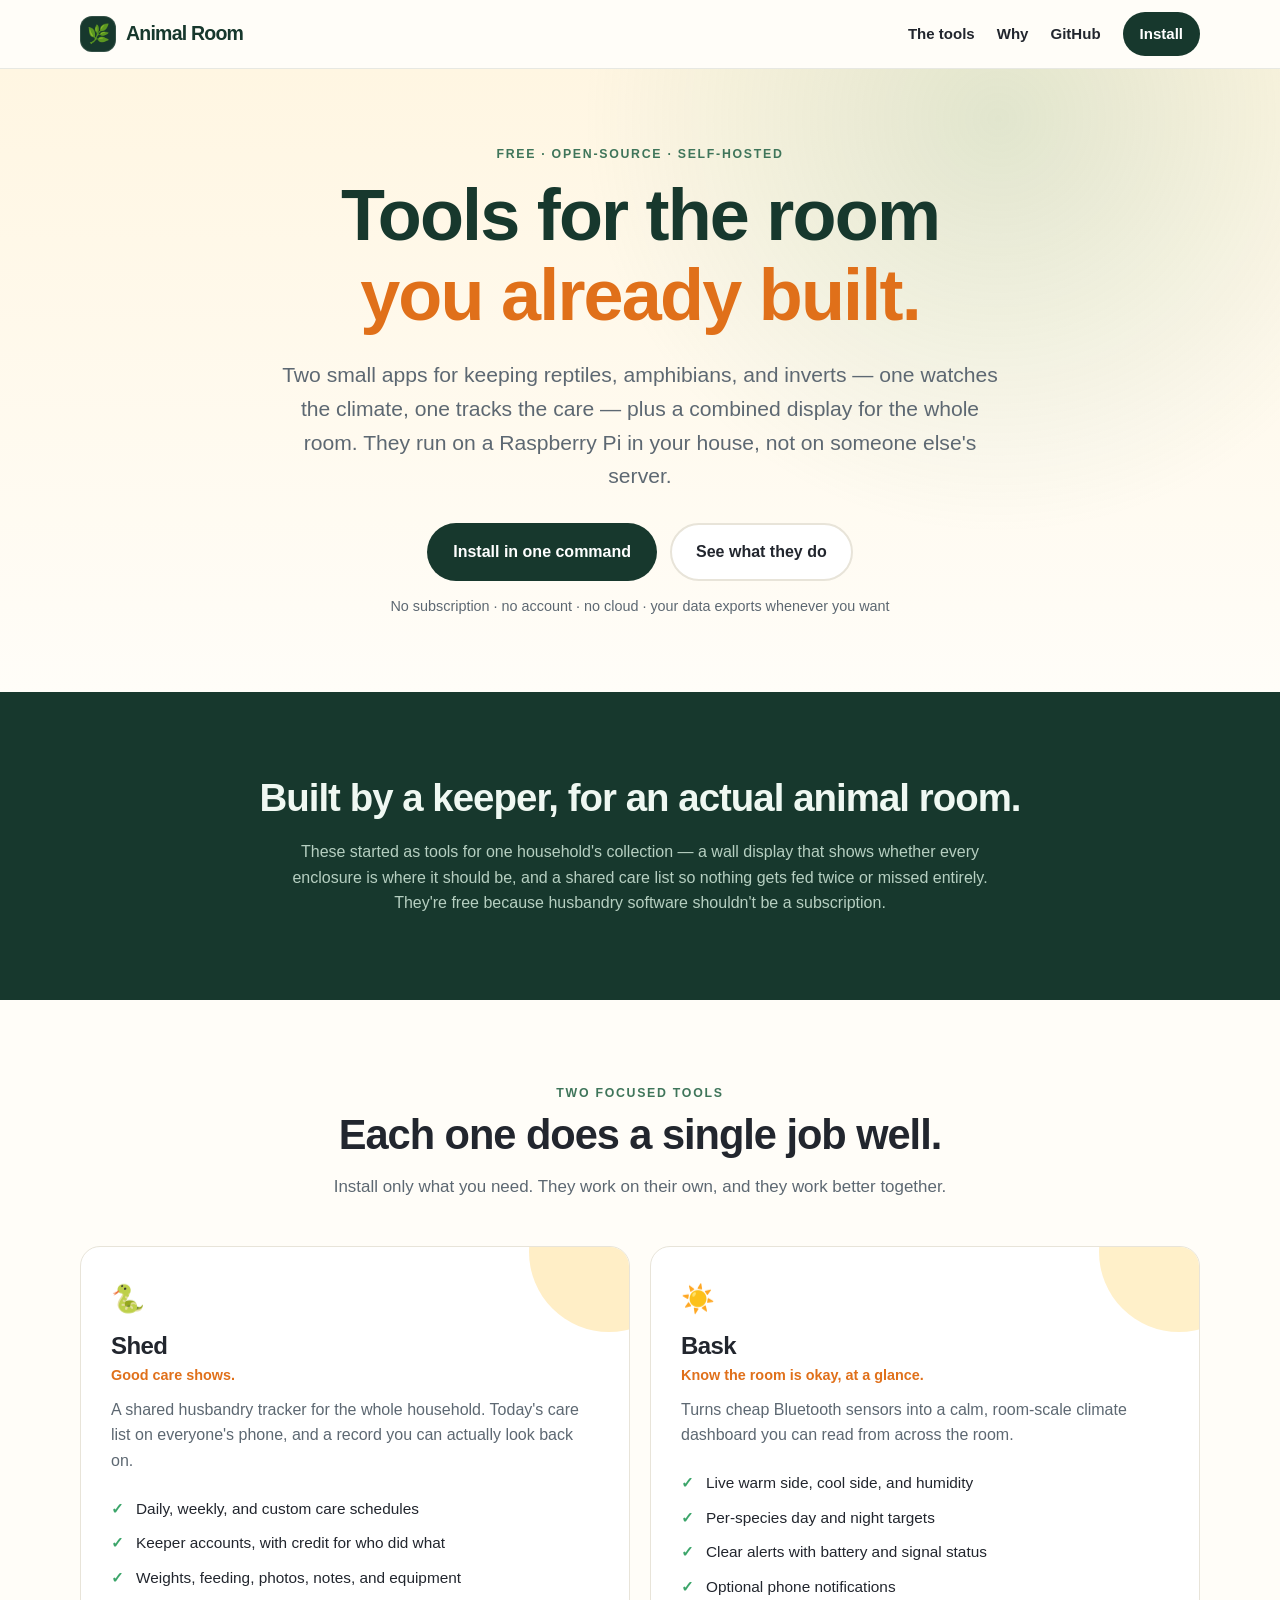
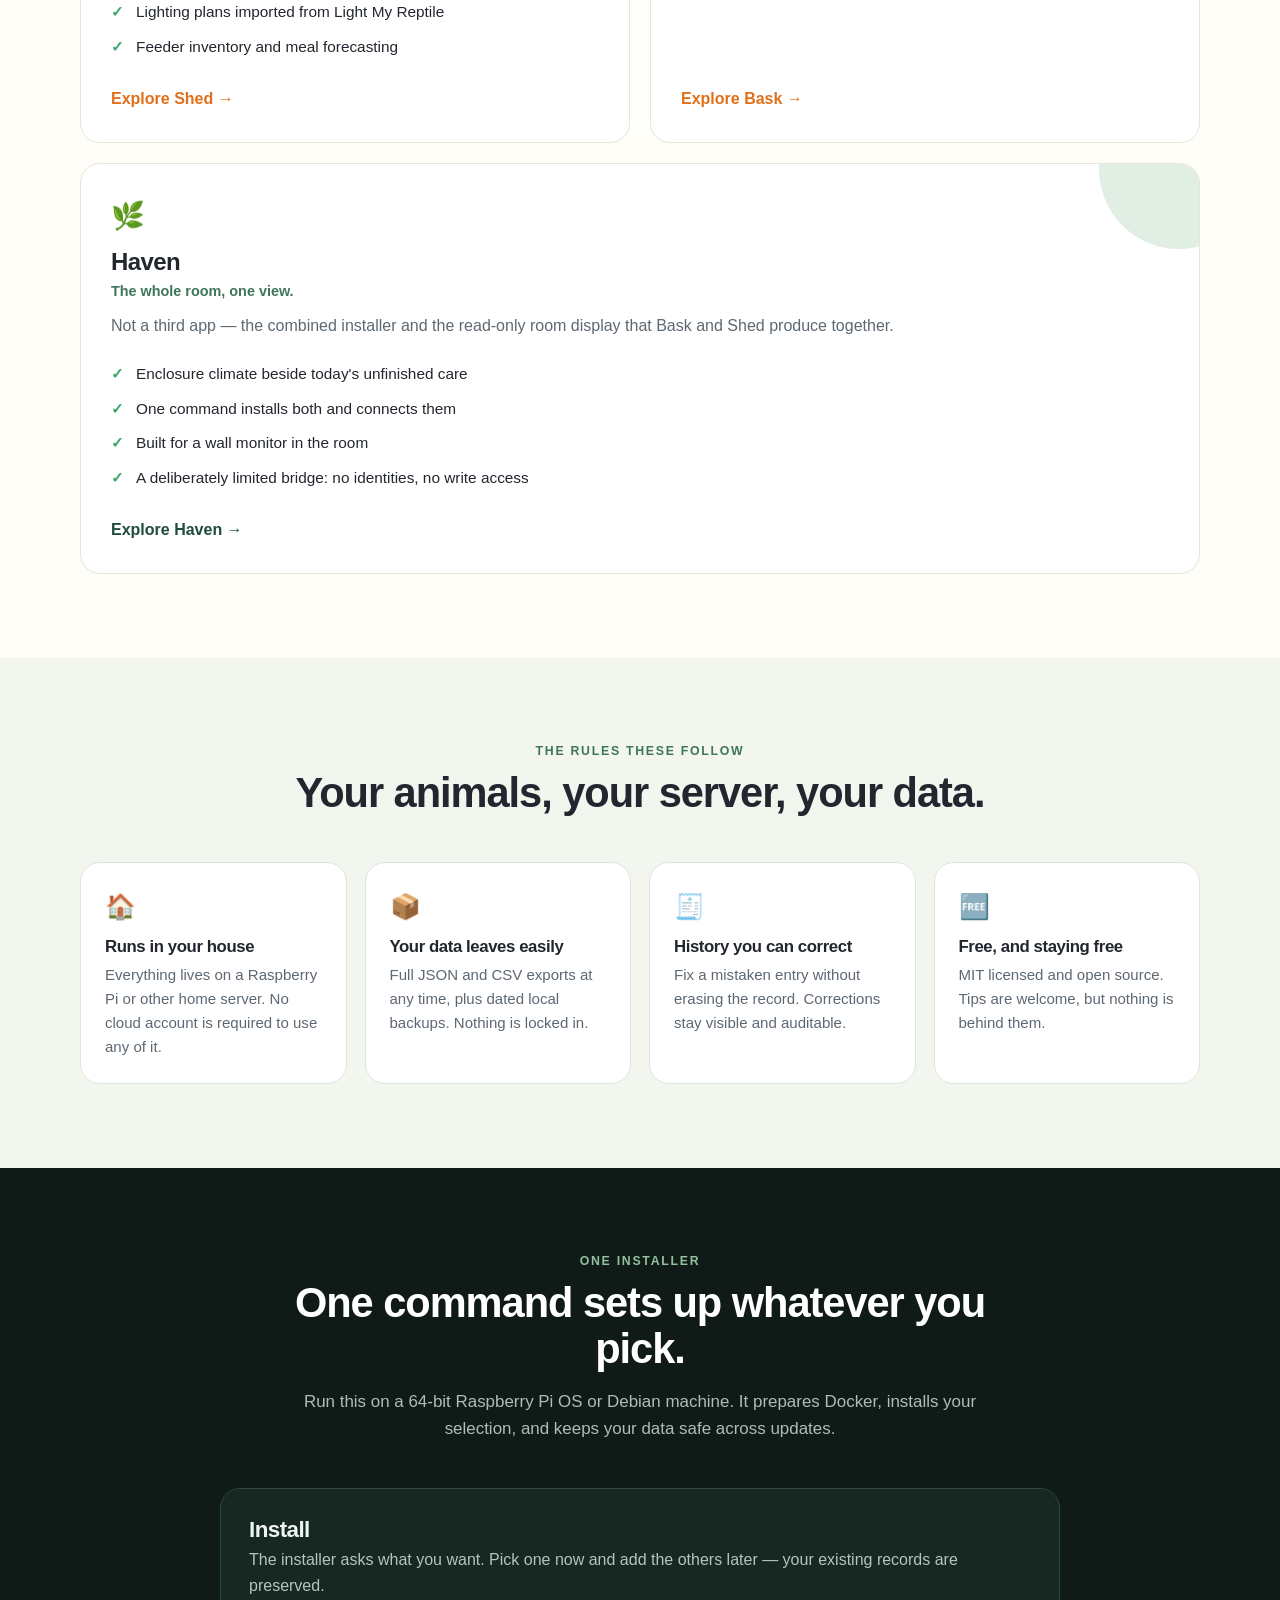
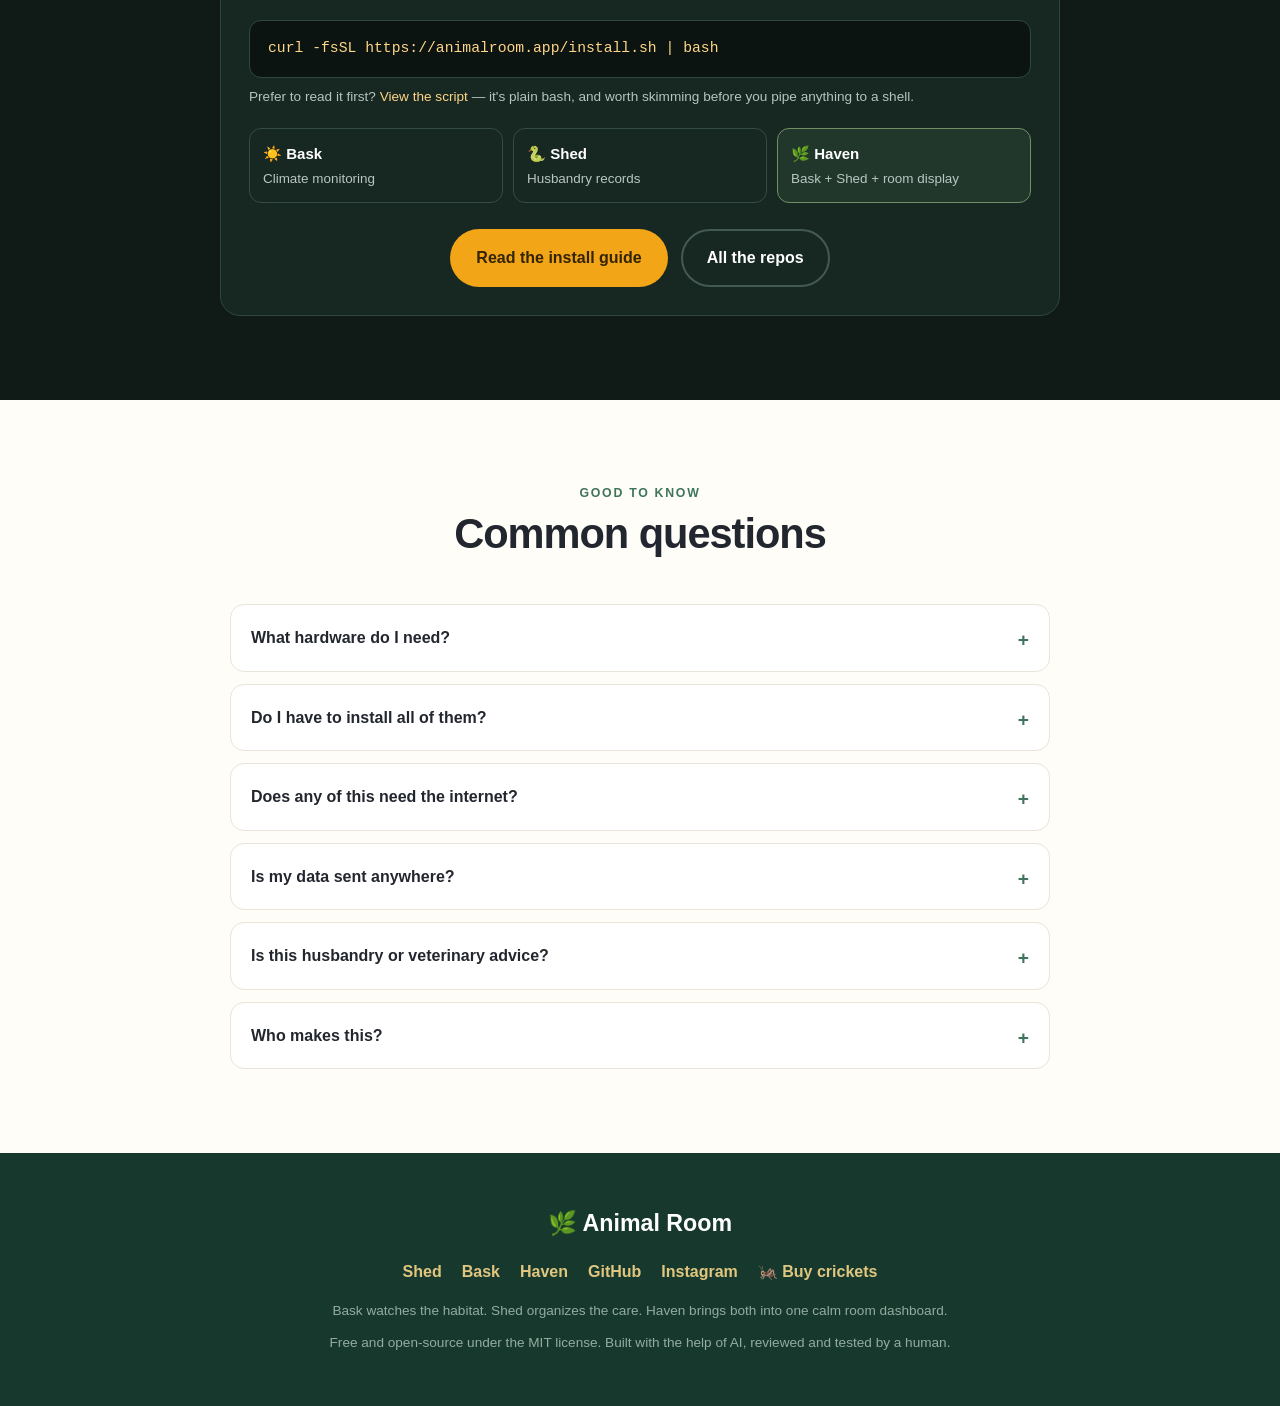
==== commit 08bf12fa: "Give the project a home at animalroom.app The three GitHub Pages sites had no front door — nothing s" ====
--- a/site/index.html
+++ b/site/index.html
@@ -3,25 +3,31 @@
 <head>
   <meta charset="utf-8">
   <meta name="viewport" content="width=device-width, initial-scale=1">
-  <title>Haven — the whole animal room, together</title>
-  <meta name="description" content="Haven brings Bask enclosure monitoring and Shed husbandry management into one calm, self-hosted animal-room dashboard.">
+  <title>Animal Room — open-source tools for keeping animals well</title>
+  <meta name="description" content="Free, self-hosted apps for the animal room: climate monitoring, husbandry records, and one combined room dashboard. No subscription, no cloud account, your data stays yours.">
   <meta name="theme-color" content="#17382d">
+  <link rel="icon" href="favicon.svg" type="image/svg+xml">
+  <link rel="canonical" href="https://animalroom.app/">
   <meta property="og:type" content="website">
-  <meta property="og:title" content="Haven — the whole animal room, together">
-  <meta property="og:description" content="Bask watches the habitat. Shed organizes the care. Haven brings both together.">
-  <meta property="og:url" content="https://jlyfshhh.github.io/animal-room/">
-  <meta property="og:image" content="https://jlyfshhh.github.io/animal-room/og.png">
+  <meta property="og:site_name" content="Animal Room">
+  <meta property="og:title" content="Animal Room — open-source tools for keeping animals well">
+  <meta property="og:description" content="Climate monitoring, husbandry records, and one combined room dashboard. Free, self-hosted, and yours.">
+  <meta property="og:url" content="https://animalroom.app/">
+  <meta property="og:image" content="https://animalroom.app/og.png">
+  <meta property="og:image:width" content="1200">
+  <meta property="og:image:height" content="630">
   <meta name="twitter:card" content="summary_large_image">
-  <meta name="twitter:title" content="Haven — the whole animal room, together">
-  <meta name="twitter:description" content="One self-hosted dashboard for enclosure climate and daily husbandry.">
-  <meta name="twitter:image" content="https://jlyfshhh.github.io/animal-room/og.png">
+  <meta name="twitter:title" content="Animal Room — open-source tools for keeping animals well">
+  <meta name="twitter:description" content="Climate monitoring, husbandry records, and one combined room dashboard.">
+  <meta name="twitter:image" content="https://animalroom.app/og.png">
   <style>
     :root{
       --forest:#17382d;--forest-2:#214c3d;--moss:#3f755a;--leaf:#77a77e;
-      --amber:#f2a516;--amber-deep:#d97616;--cream:#fff6e2;--paper:#fffdf8;
-      --ink:#22262e;--muted:#5d6872;--line:#e8e4d9;--white:#fff;
-      --ok:#3ca56a;--warn:#f2a516;--radius:20px;--max:1120px;
+      --amber:#f2a516;--amber-deep:#e0701a;
+      --cream:#fff6e2;--paper:#fffdf8;--ink:#22262e;--muted:#5d6872;
+      --line:#e8e4d9;--ok:#3ca56a;--radius:20px;--max:1120px;
       --font:-apple-system,BlinkMacSystemFont,"Segoe UI",Roboto,Helvetica,Arial,sans-serif;
+      --mono:ui-monospace,SFMono-Regular,Menlo,Consolas,monospace;
     }
     *{box-sizing:border-box}
     html{scroll-behavior:smooth}
@@ -31,49 +37,103 @@
     .wrap{width:min(var(--max),calc(100% - 40px));margin:auto}
     .eyebrow{text-transform:uppercase;letter-spacing:.14em;font-size:.77rem;font-weight:850;color:var(--moss)}
     section{padding:84px 0}
+    /* Clear the sticky header when jumping to an anchor. */
+    section[id]{scroll-margin-top:68px}
+
     header{position:sticky;top:0;z-index:20;border-bottom:1px solid rgba(23,56,45,.1);background:rgba(255,253,248,.9);backdrop-filter:blur(14px)}
     .nav{height:68px;display:flex;align-items:center;justify-content:space-between;gap:20px}
-    .brand{display:flex;align-items:center;gap:10px;font-weight:900;font-size:1.3rem;color:var(--forest);letter-spacing:-.04em}.brand:hover{text-decoration:none}
+    .brand{display:flex;align-items:center;gap:10px;font-weight:900;font-size:1.22rem;color:var(--forest);letter-spacing:-.04em}.brand:hover{text-decoration:none}
     .brand-mark{width:36px;height:36px;display:grid;place-items:center;border-radius:12px;background:var(--forest);color:#d6f0d7;font-size:1.15rem;box-shadow:inset 0 0 0 1px rgba(255,255,255,.12)}
     .links{display:flex;align-items:center;gap:22px;font-size:.94rem;font-weight:700}.links a{color:var(--ink)}
     .links .nav-cta{background:var(--forest);color:#fff;padding:10px 17px;border-radius:999px}.links .nav-cta:hover{background:var(--forest-2);text-decoration:none}
-    .hero{padding:72px 0 64px;background:radial-gradient(circle at 74% 10%,rgba(119,167,126,.22),transparent 34%),linear-gradient(180deg,var(--cream),var(--paper));overflow:hidden}
-    .hero-copy{text-align:center;max-width:800px;margin:auto}
-    .hero h1{font-size:clamp(2.6rem,6.5vw,4.8rem);font-weight:900;color:var(--forest);margin-top:10px}.hero h1 span{color:var(--amber-deep)}
-    .lead{font-size:clamp(1.08rem,2.4vw,1.34rem);color:var(--muted);max-width:720px;margin:22px auto 0}
+
+    .hero{padding:76px 0 60px;background:radial-gradient(circle at 78% 8%,rgba(119,167,126,.22),transparent 36%),linear-gradient(180deg,var(--cream),var(--paper))}
+    .hero-copy{text-align:center;max-width:840px;margin:auto}
+    .hero h1{font-size:clamp(2.5rem,6.2vw,4.5rem);font-weight:900;color:var(--forest);margin-top:10px}
+    .hero h1 span{color:var(--amber-deep)}
+    .lead{font-size:clamp(1.08rem,2.4vw,1.32rem);color:var(--muted);max-width:730px;margin:22px auto 0}
     .buttons{display:flex;justify-content:center;gap:13px;flex-wrap:wrap;margin-top:30px}
     .button{display:inline-flex;align-items:center;justify-content:center;gap:8px;border-radius:999px;padding:14px 24px;font-weight:800;border:2px solid transparent}
     .button.primary{background:var(--forest);color:#fff}.button.primary:hover{background:var(--forest-2);text-decoration:none}
     .button.secondary{background:#fff;color:var(--ink);border-color:var(--line)}.button.secondary:hover{border-color:var(--leaf);text-decoration:none}
     .fine{font-size:.9rem;color:var(--muted);margin-top:14px}
-    .dashboard-shell{margin:48px auto 0;max-width:1060px;border-radius:24px;background:#0e1c18;padding:10px;box-shadow:0 34px 70px -34px rgba(23,56,45,.6);transform:perspective(1400px) rotateX(1deg)}
-    .browser-bar{display:flex;align-items:center;gap:7px;height:35px;padding:0 10px;color:#91a49d;font-size:.74rem}.browser-bar i{width:9px;height:9px;border-radius:50%;background:#49625a}.browser-url{margin-left:8px;background:#172923;border-radius:6px;padding:3px 12px}
-    .dashboard{background:#142821;border:1px solid #28443a;border-radius:16px;padding:18px;color:#ecf4ef;display:grid;grid-template-columns:minmax(0,1.7fr) minmax(250px,.85fr);gap:14px}
-    .dash-top{grid-column:1/-1;display:flex;justify-content:space-between;align-items:flex-end;padding:0 2px 5px}.dash-top h2{font-size:clamp(1.25rem,2.8vw,2rem)}.live{font-size:.7rem;text-transform:uppercase;letter-spacing:.12em;color:#8ec99e}.live:before{content:"";display:inline-block;width:7px;height:7px;background:#75d493;border-radius:50%;margin-right:7px;box-shadow:0 0 0 4px rgba(117,212,147,.1)}
-    .panel{background:#193229;border:1px solid #315347;border-radius:14px;padding:14px}.panel-head{display:flex;justify-content:space-between;align-items:center;margin-bottom:12px}.panel-label{font-size:.69rem;text-transform:uppercase;letter-spacing:.12em;color:#9fb4ab;font-weight:800}.panel-title{font-weight:850;font-size:1rem}.count{font-size:.72rem;color:#a9bbb4}
-    .climate-grid{display:grid;grid-template-columns:repeat(3,1fr);gap:8px}.enclosure{border:1px solid #3b5d51;background:#203c33;border-radius:10px;padding:10px;min-height:95px;position:relative}.enclosure.attn{border-color:#9a7a34;background:#433b25}.dot{position:absolute;right:9px;top:9px;width:7px;height:7px;border-radius:50%;background:#6bd18a}.attn .dot{background:#ffc85d}.animal{font-weight:800;font-size:.8rem}.species{color:#9fb4ab;font-size:.6rem}.metrics{display:grid;grid-template-columns:repeat(3,1fr);gap:6px;margin-top:17px}.metric b{display:block;font-size:.82rem}.metric span{display:block;color:#8fa69d;font-size:.48rem;text-transform:uppercase;letter-spacing:.06em}
-    .care-stats{display:grid;grid-template-columns:repeat(3,1fr);border:1px solid #315347;border-radius:10px;overflow:hidden;margin-bottom:10px}.care-stat{text-align:center;padding:9px 4px;border-right:1px solid #315347}.care-stat:last-child{border:0}.care-stat b{display:block;font-size:1.05rem}.care-stat span{font-size:.5rem;text-transform:uppercase;color:#9fb4ab;letter-spacing:.08em}.care-stat.remaining b{color:#ffc85d}
-    .task{display:flex;gap:10px;align-items:center;border-top:1px solid #2b4a3f;padding:10px 2px}.check{width:18px;height:18px;border:2px solid #6f8d82;border-radius:6px;flex:none}.task b{display:block;font-size:.74rem}.task span{display:block;color:#9fb4ab;font-size:.6rem}.task .due{margin-left:auto;color:#ffc85d;font-size:.56rem;text-transform:uppercase;font-weight:800}
-    .ticker{grid-column:1/-1;display:flex;gap:18px;align-items:center;border:1px solid #315347;border-radius:10px;padding:9px 12px;font-size:.66rem;color:#b9cbc4;overflow:hidden;white-space:nowrap}.ticker strong{color:#7bd398;text-transform:uppercase;letter-spacing:.1em;font-size:.58rem}.ticker i{width:4px;height:4px;background:#648277;border-radius:50%}
-    .promise{background:var(--forest);color:#eff8f2;text-align:center}.promise h2{font-size:clamp(1.7rem,4vw,2.5rem);max-width:780px;margin:auto}.promise-row{display:flex;justify-content:center;gap:12px;flex-wrap:wrap;margin-top:28px}.promise-chip{padding:9px 17px;border:1px solid rgba(255,255,255,.2);border-radius:999px;font-weight:750;color:#cde4d4}
-    .section-head{text-align:center;max-width:700px;margin:0 auto 44px}.section-head h2{font-size:clamp(1.8rem,4vw,2.6rem);margin-top:8px}.section-head p{color:var(--muted);font-size:1.06rem;margin:15px 0 0}
-    .pair{display:grid;grid-template-columns:1fr 1fr;gap:20px}.tool{border:1px solid var(--line);border-radius:var(--radius);padding:30px;background:#fff;position:relative;overflow:hidden}.tool:before{content:"";position:absolute;width:150px;height:150px;border-radius:50%;right:-55px;top:-70px;background:var(--cream)}.tool.bask:before{background:#fff0c9}.tool.shed:before{background:#e1eee4}.tool-icon{font-size:1.65rem}.tool h3{font-size:1.5rem;margin:12px 0 8px}.tool p{color:var(--muted);margin:0}.feature-list{list-style:none;padding:0;margin:20px 0}.feature-list li{padding:6px 0 6px 25px;position:relative}.feature-list li:before{content:"✓";position:absolute;left:0;color:var(--ok);font-weight:900}.text-link{font-weight:850;color:var(--forest-2)}
-    .together{background:#f2f6ef}.benefits{display:grid;grid-template-columns:repeat(3,1fr);gap:18px}.benefit{background:#fff;border:1px solid #dce7dc;border-radius:var(--radius);padding:25px}.benefit .icon{font-size:1.6rem}.benefit h3{font-size:1.08rem;margin:12px 0 7px}.benefit p{color:var(--muted);margin:0;font-size:.95rem}
-    .install{background:#101b18;color:#edf5f0}.install .section-head h2{color:#fff}.install .section-head p{color:#aebdb7}.install-box{max-width:840px;margin:auto;background:#172721;border:1px solid #2d473d;border-radius:var(--radius);padding:28px}.recommended{display:inline-block;background:var(--amber);color:#382705;padding:5px 10px;border-radius:999px;text-transform:uppercase;letter-spacing:.1em;font-size:.62rem;font-weight:900}.install-box h3{font-size:1.45rem;margin:14px 0 5px}.install-box>p{color:#b5c4be;margin:0}.command{display:block;margin:22px 0 14px;background:#0c1411;border:1px solid #30473f;border-radius:12px;padding:16px 18px;color:#ffd687;font-family:ui-monospace,SFMono-Regular,Menlo,Consolas,monospace;white-space:nowrap;overflow-x:auto;user-select:all;font-size:.9rem}.choices{display:grid;grid-template-columns:repeat(3,1fr);gap:10px;margin-top:18px}.choice{border:1px solid #344d44;border-radius:12px;padding:13px;color:#b9c7c2;font-size:.86rem}.choice strong{display:block;color:#fff;font-size:.96rem}.choice.haven{border-color:#738e64;background:#21372c}.install .buttons{margin-top:28px}.install .button.primary{background:var(--amber);color:#332403}.install .button.primary:hover{background:#ffc253}.install .button.secondary{background:transparent;border-color:#425a51;color:#fff}
-    .faq{max-width:800px;margin:auto;display:grid;gap:12px}.faq details{background:#fff;border:1px solid var(--line);border-radius:14px;padding:4px 20px}.faq summary{cursor:pointer;font-weight:800;padding:16px 0;list-style:none}.faq summary::-webkit-details-marker{display:none}.faq summary:after{content:"+";float:right;color:var(--moss);font-size:1.2rem}.faq details[open] summary:after{content:"−"}.faq details p{color:var(--muted);margin:0 0 17px}
-    footer{background:var(--forest);color:#bbcec4;padding:52px 0;text-align:center}.footer-brand{font-size:1.5rem;color:#fff;font-weight:900}.footer-links{display:flex;justify-content:center;gap:22px;flex-wrap:wrap;margin:16px 0}.footer-links a{color:#e1c67f;font-weight:750}.footer-note{font-size:.85rem;max-width:680px;margin:10px auto 0;color:#94aca0}
-    @media(max-width:820px){.dashboard{grid-template-columns:1fr}.dash-top,.ticker{grid-column:1}.pair,.benefits{grid-template-columns:1fr}.choices{grid-template-columns:1fr}.climate-grid{grid-template-columns:repeat(2,1fr)}}
-    @media(max-width:620px){section{padding:64px 0}.links .hide-small{display:none}.links{gap:12px}.dashboard-shell{margin-left:-12px;margin-right:-12px}.dashboard{padding:10px}.climate-grid{grid-template-columns:1fr 1fr}.metrics{grid-template-columns:1fr}.metric:nth-child(n+2){display:none}.enclosure{min-height:80px}.hero{padding-top:54px}.ticker span:nth-of-type(n+2),.ticker i:nth-of-type(n+1){display:none}}
+
+    .why{background:var(--forest);color:#eff8f2;text-align:center}
+    .why h2{font-size:clamp(1.6rem,3.8vw,2.4rem);max-width:820px;margin:auto}
+    .why p{color:#b6cfc1;max-width:700px;margin:20px auto 0}
+
+    .section-head{text-align:center;max-width:720px;margin:0 auto 46px}
+    .section-head h2{font-size:clamp(1.8rem,4vw,2.6rem);margin-top:8px}
+    .section-head p{color:var(--muted);font-size:1.06rem;margin:15px 0 0}
+
+    .tools{display:grid;grid-template-columns:repeat(2,1fr);gap:20px}
+    .tool{border:1px solid var(--line);border-radius:var(--radius);padding:30px;background:#fff;position:relative;overflow:hidden;display:flex;flex-direction:column}
+    .tool:before{content:"";position:absolute;width:160px;height:160px;border-radius:50%;right:-60px;top:-75px;background:var(--cream)}
+    .tool.shed:before{background:#ffeec6}.tool.bask:before{background:#fff0c9}
+    .tool.haven:before{background:#e1eee4}
+    /* Haven combines the two above it, so it spans the full row beneath them. */
+    .tool.wide{grid-column:1/-1}
+    .tool-icon{font-size:1.7rem;position:relative}
+    .tool h3{font-size:1.5rem;margin:12px 0 4px}
+    .tool .tagline{font-weight:800;font-size:.9rem;margin:0 0 10px}
+    .tool.shed .tagline{color:var(--amber-deep)}.tool.bask .tagline{color:var(--amber-deep)}
+    .tool.haven .tagline{color:var(--moss)}
+    .tool>p{color:var(--muted);margin:0}
+    .feature-list{list-style:none;padding:0;margin:18px 0 22px}
+    .feature-list li{padding:5px 0 5px 25px;position:relative;font-size:.96rem}
+    .feature-list li:before{content:"✓";position:absolute;left:0;color:var(--ok);font-weight:900}
+    .text-link{font-weight:850;margin-top:auto}
+    .tool.shed .text-link,.tool.bask .text-link{color:var(--amber-deep)}
+    .tool.haven .text-link{color:var(--forest-2)}
+
+    .principles{background:#f2f6ef}
+    .principle-grid{display:grid;grid-template-columns:repeat(4,1fr);gap:18px}
+    .principle{background:#fff;border:1px solid #dce7dc;border-radius:var(--radius);padding:24px}
+    .principle .icon{font-size:1.55rem}
+    .principle h3{font-size:1.05rem;margin:11px 0 6px}
+    .principle p{color:var(--muted);margin:0;font-size:.94rem}
+
+    .install{background:#101b18;color:#edf5f0}
+    .install .section-head h2{color:#fff}.install .section-head p{color:#aebdb7}
+    .install-box{max-width:840px;margin:auto;background:#172721;border:1px solid #2d473d;border-radius:var(--radius);padding:28px}
+    .install-box h3{font-size:1.4rem;margin:0 0 5px}
+    .install-box>p{color:#b5c4be;margin:0}
+    .command{display:block;margin:22px 0 8px;background:#0c1411;border:1px solid #30473f;border-radius:12px;padding:16px 18px;color:#ffd687;font-family:var(--mono);white-space:nowrap;overflow-x:auto;user-select:all;font-size:.92rem}
+    .command-note{color:#93a7a0;font-size:.85rem;margin:0}
+    .choices{display:grid;grid-template-columns:repeat(3,1fr);gap:10px;margin-top:20px}
+    .choice{border:1px solid #344d44;border-radius:12px;padding:13px;color:#b9c7c2;font-size:.84rem}
+    .choice strong{display:block;color:#fff;font-size:.94rem;margin-bottom:2px}
+    .choice.pick{border-color:#738e64;background:#21372c}
+    .install .buttons{margin-top:26px}
+    .install .button.primary{background:var(--amber);color:#332403}.install .button.primary:hover{background:#ffc253}
+    .install .button.secondary{background:transparent;border-color:#425a51;color:#fff}
+
+    .faq{max-width:820px;margin:auto;display:grid;gap:12px}
+    .faq details{background:#fff;border:1px solid var(--line);border-radius:14px;padding:4px 20px}
+    .faq summary{cursor:pointer;font-weight:800;padding:16px 0;list-style:none}
+    .faq summary::-webkit-details-marker{display:none}
+    .faq summary:after{content:"+";float:right;color:var(--moss);font-size:1.2rem}
+    .faq details[open] summary:after{content:"−"}
+    .faq details p{color:var(--muted);margin:0 0 17px}
+
+    footer{background:var(--forest);color:#bbcec4;padding:52px 0;text-align:center}
+    .footer-brand{font-size:1.45rem;color:#fff;font-weight:900}
+    .footer-links{display:flex;justify-content:center;gap:20px;flex-wrap:wrap;margin:16px 0}
+    .footer-links a{color:#e1c67f;font-weight:750}
+    .footer-note{font-size:.85rem;max-width:700px;margin:10px auto 0;color:#94aca0}
+
+    @media(max-width:900px){.tools{grid-template-columns:1fr}.principle-grid{grid-template-columns:repeat(2,1fr)}.choices{grid-template-columns:repeat(2,1fr)}}
+    @media(max-width:620px){section{padding:62px 0}.links .hide-small{display:none}.links{gap:13px}.hero{padding-top:52px}.principle-grid,.choices{grid-template-columns:1fr}.command{font-size:.8rem}}
   </style>
 </head>
 <body>
   <header>
     <div class="wrap nav">
-      <a class="brand" href="#top"><span class="brand-mark">🌿</span>Haven</a>
+      <a class="brand" href="#top"><span class="brand-mark">🌿</span>Animal Room</a>
       <nav class="links" aria-label="Main navigation">
-        <a class="hide-small" href="#pair">Bask + Shed</a>
-        <a class="hide-small" href="#why">Why Haven</a>
-        <a href="https://github.com/jlyfshhh/animal-room">GitHub</a>
+        <a class="hide-small" href="#tools">The tools</a>
+        <a class="hide-small" href="#principles">Why</a>
+        <a href="https://github.com/jlyfshhh">GitHub</a>
         <a class="nav-cta" href="#install">Install</a>
       </nav>
     </div>
@@ -83,100 +143,150 @@
     <section class="hero">
       <div class="wrap">
         <div class="hero-copy">
-          <div class="eyebrow">Bask + Shed · together at last</div>
-          <h1>The whole animal room,<br><span>in one calm view.</span></h1>
-          <p class="lead"><b>Bask</b> watches every enclosure. <b>Shed</b> organizes every care task. <b>Haven</b> brings both together so you can walk into the room and know what needs attention.</p>
+          <div class="eyebrow">Free · open-source · self-hosted</div>
+          <h1>Tools for the room<br><span>you already built.</span></h1>
+          <p class="lead">Two small apps for keeping reptiles, amphibians, and inverts — one watches the climate, one tracks the care — plus a combined display for the whole room. They run on a Raspberry Pi in your house, not on someone else's server.</p>
           <div class="buttons">
-            <a class="button primary" href="#install">🌿 Install Haven</a>
-            <a class="button secondary" href="#pair">Meet Bask &amp; Shed</a>
+            <a class="button primary" href="#install">Install in one command</a>
+            <a class="button secondary" href="#tools">See what they do</a>
           </div>
-          <p class="fine">Free and open-source · self-hosted · no subscription · portable data</p>
-        </div>
-
-        <div class="dashboard-shell" aria-label="Haven combined dashboard preview">
-          <div class="browser-bar"><i></i><i></i><i></i><span class="browser-url">haven.local</span></div>
-          <div class="dashboard">
-            <div class="dash-top"><div><div class="panel-label">Animal room</div><h2>Good morning in the animal room.</h2></div><span class="live">Live</span></div>
-            <div class="panel">
-              <div class="panel-head"><div><div class="panel-label">Bask</div><div class="panel-title">Enclosure climate</div></div><span class="count">5 green · 1 attention</span></div>
-              <div class="climate-grid">
-                <div class="enclosure"><i class="dot"></i><div class="animal">Telemachus</div><div class="species">Ball python</div><div class="metrics"><div class="metric"><b>88°</b><span>Warm</span></div><div class="metric"><b>78°</b><span>Cool</span></div><div class="metric"><b>71%</b><span>Humidity</span></div></div></div>
-                <div class="enclosure"><i class="dot"></i><div class="animal">Calypso</div><div class="species">Ball python</div><div class="metrics"><div class="metric"><b>89°</b><span>Warm</span></div><div class="metric"><b>77°</b><span>Cool</span></div><div class="metric"><b>68%</b><span>Humidity</span></div></div></div>
-                <div class="enclosure"><i class="dot"></i><div class="animal">Dracarys</div><div class="species">Bearded dragon</div><div class="metrics"><div class="metric"><b>102°</b><span>Warm</span></div><div class="metric"><b>78°</b><span>Cool</span></div><div class="metric"><b>35%</b><span>Humidity</span></div></div></div>
-                <div class="enclosure"><i class="dot"></i><div class="animal">Pascal</div><div class="species">Veiled chameleon</div><div class="metrics"><div class="metric"><b>84°</b><span>Warm</span></div><div class="metric"><b>74°</b><span>Cool</span></div><div class="metric"><b>60%</b><span>Humidity</span></div></div></div>
-                <div class="enclosure attn"><i class="dot"></i><div class="animal">Echo</div><div class="species">Crested gecko</div><div class="metrics"><div class="metric"><b>76°</b><span>Warm</span></div><div class="metric"><b>73°</b><span>Cool</span></div><div class="metric"><b>44%</b><span>Humidity</span></div></div></div>
-                <div class="enclosure"><i class="dot"></i><div class="animal">Rhino</div><div class="species">Western hognose</div><div class="metrics"><div class="metric"><b>87°</b><span>Warm</span></div><div class="metric"><b>74°</b><span>Cool</span></div><div class="metric"><b>42%</b><span>Humidity</span></div></div></div>
-              </div>
-            </div>
-            <div class="panel">
-              <div class="panel-head"><div><div class="panel-label">Shed</div><div class="panel-title">Today’s care</div></div><span class="count">60% done</span></div>
-              <div class="care-stats"><div class="care-stat"><b>6</b><span>Complete</span></div><div class="care-stat remaining"><b>4</b><span>Remaining</span></div><div class="care-stat"><b>0</b><span>Overdue</span></div></div>
-              <div class="task"><i class="check"></i><div><b>Morning salad</b><span>Dracarys</span></div><span class="due">Today</span></div>
-              <div class="task"><i class="check"></i><div><b>Mist enclosure</b><span>Echo</span></div><span class="due">Today</span></div>
-              <div class="task"><i class="check"></i><div><b>Fresh water</b><span>Ball pythons</span></div><span class="due">Today</span></div>
-              <div class="task"><i class="check"></i><div><b>Feed the isopods</b><span>Bioactive tanks</span></div><span class="due">Today</span></div>
-            </div>
-            <div class="ticker"><strong>Room status</strong><span>One enclosure wants a look</span><i></i><span>Four care tasks remain today</span><i></i><span>Bask + Shed are connected</span></div>
+          <p class="fine">No subscription · no account · no cloud · your data exports whenever you want</p>
+        </div>
+      </div>
+    </section>
+
+    <section class="why">
+      <div class="wrap">
+        <h2>Built by a keeper, for an actual animal room.</h2>
+        <p>These started as tools for one household's collection — a wall display that shows whether every enclosure is where it should be, and a shared care list so nothing gets fed twice or missed entirely. They're free because husbandry software shouldn't be a subscription.</p>
+      </div>
+    </section>
+
+    <section id="tools">
+      <div class="wrap">
+        <div class="section-head">
+          <div class="eyebrow">Two focused tools</div>
+          <h2>Each one does a single job well.</h2>
+          <p>Install only what you need. They work on their own, and they work better together.</p>
+        </div>
+        <div class="tools">
+
+          <article class="tool shed">
+            <div class="tool-icon">🐍</div>
+            <h3>Shed</h3>
+            <p class="tagline">Good care shows.</p>
+            <p>A shared husbandry tracker for the whole household. Today's care list on everyone's phone, and a record you can actually look back on.</p>
+            <ul class="feature-list">
+              <li>Daily, weekly, and custom care schedules</li>
+              <li>Keeper accounts, with credit for who did what</li>
+              <li>Weights, feeding, photos, notes, and equipment</li>
+              <li>Lighting plans imported from Light My Reptile</li>
+              <li>Feeder inventory and meal forecasting</li>
+            </ul>
+            <a class="text-link" href="https://shed.animalroom.app/">Explore Shed →</a>
+          </article>
+
+          <article class="tool bask">
+            <div class="tool-icon">☀️</div>
+            <h3>Bask</h3>
+            <p class="tagline">Know the room is okay, at a glance.</p>
+            <p>Turns cheap Bluetooth sensors into a calm, room-scale climate dashboard you can read from across the room.</p>
+            <ul class="feature-list">
+              <li>Live warm side, cool side, and humidity</li>
+              <li>Per-species day and night targets</li>
+              <li>Clear alerts with battery and signal status</li>
+              <li>Optional phone notifications</li>
+            </ul>
+            <a class="text-link" href="https://bask.animalroom.app/">Explore Bask →</a>
+          </article>
+
+          <article class="tool haven wide">
+            <div class="tool-icon">🌿</div>
+            <h3>Haven</h3>
+            <p class="tagline">The whole room, one view.</p>
+            <p>Not a third app — the combined installer and the read-only room display that Bask and Shed produce together.</p>
+            <ul class="feature-list">
+              <li>Enclosure climate beside today's unfinished care</li>
+              <li>One command installs both and connects them</li>
+              <li>Built for a wall monitor in the room</li>
+              <li>A deliberately limited bridge: no identities, no write access</li>
+            </ul>
+            <a class="text-link" href="haven/">Explore Haven →</a>
+          </article>
+
+        </div>
+      </div>
+    </section>
+
+    <section class="principles" id="principles">
+      <div class="wrap">
+        <div class="section-head">
+          <div class="eyebrow">The rules these follow</div>
+          <h2>Your animals, your server, your data.</h2>
+        </div>
+        <div class="principle-grid">
+          <article class="principle"><div class="icon">🏠</div><h3>Runs in your house</h3><p>Everything lives on a Raspberry Pi or other home server. No cloud account is required to use any of it.</p></article>
+          <article class="principle"><div class="icon">📦</div><h3>Your data leaves easily</h3><p>Full JSON and CSV exports at any time, plus dated local backups. Nothing is locked in.</p></article>
+          <article class="principle"><div class="icon">🧾</div><h3>History you can correct</h3><p>Fix a mistaken entry without erasing the record. Corrections stay visible and auditable.</p></article>
+          <article class="principle"><div class="icon">🆓</div><h3>Free, and staying free</h3><p>MIT licensed and open source. Tips are welcome, but nothing is behind them.</p></article>
+        </div>
+      </div>
+    </section>
+
+    <section class="install" id="install">
+      <div class="wrap">
+        <div class="section-head">
+          <div class="eyebrow" style="color:#93c09d">One installer</div>
+          <h2>One command sets up whatever you pick.</h2>
+          <p>Run this on a 64-bit Raspberry Pi OS or Debian machine. It prepares Docker, installs your selection, and keeps your data safe across updates.</p>
+        </div>
+        <div class="install-box">
+          <h3>Install</h3>
+          <p>The installer asks what you want. Pick one now and add the others later — your existing records are preserved.</p>
+          <code class="command">curl -fsSL https://animalroom.app/install.sh | bash</code>
+          <p class="command-note">Prefer to read it first? <a href="install.sh" style="color:#ffd687">View the script</a> — it's plain bash, and worth skimming before you pipe anything to a shell.</p>
+          <div class="choices">
+            <div class="choice"><strong>☀️ Bask</strong>Climate monitoring</div>
+            <div class="choice"><strong>🐍 Shed</strong>Husbandry records</div>
+            <div class="choice pick"><strong>🌿 Haven</strong>Bask + Shed + room display</div>
           </div>
-        </div>
-      </div>
-    </section>
-
-    <section class="promise">
-      <div class="wrap"><h2>Climate and care belong in the same conversation.</h2><div class="promise-row"><span class="promise-chip">Live enclosure status</span><span class="promise-chip">Today’s husbandry</span><span class="promise-chip">One room display</span></div></div>
-    </section>
-
-    <section id="pair">
-      <div class="wrap">
-        <div class="section-head"><div class="eyebrow">Two focused tools</div><h2>Each app does one job well.<br>Haven lets them work as a pair.</h2><p>Use either project on its own, or install both for the complete animal-room view.</p></div>
-        <div class="pair">
-          <article class="tool bask"><div class="tool-icon">☀️</div><h3>Bask watches the habitat.</h3><p>Turn compatible Bluetooth sensors into a calm, room-scale temperature and humidity dashboard.</p><ul class="feature-list"><li>Live warm, cool, and humidity readings</li><li>Per-species day and night targets</li><li>Clear alerts with battery and signal status</li><li>Optional phone notifications</li></ul><a class="text-link" href="https://jlyfshhh.github.io/bask/">Explore Bask →</a></article>
-          <article class="tool shed"><div class="tool-icon">🐍</div><h3>Shed organizes the care.</h3><p>Give the household one shared place for schedules, completed work, animal records, and trends.</p><ul class="feature-list"><li>Daily, weekly, and custom care schedules</li><li>Household keeper roles and attribution</li><li>Weights, feeding, equipment, and notes</li><li>Lighting plans with real meter readings</li><li>Portable exports and local backups</li></ul><a class="text-link" href="https://jlyfshhh.github.io/shed/">Explore Shed →</a></article>
-        </div>
-      </div>
-    </section>
-
-    <section class="together" id="why">
-      <div class="wrap">
-        <div class="section-head"><div class="eyebrow">Better together</div><h2>Why choose Haven?</h2><p>It is the quickest path from “I think everything is okay” to knowing what the room needs right now.</p></div>
-        <div class="benefits">
-          <article class="benefit"><div class="icon">👀</div><h3>One glance, two kinds of care</h3><p>See environmental problems beside unfinished husbandry instead of checking separate screens.</p></article>
-          <article class="benefit"><div class="icon">🔗</div><h3>Connected, not tangled</h3><p>Bask and Shed remain independent apps with separate, portable data. Haven adds no third database.</p></article>
-          <article class="benefit"><div class="icon">🔒</div><h3>A deliberately limited bridge</h3><p>The dashboard receives only anonymous care totals and outstanding tasks—never identities, access codes, rewards, or write access.</p></article>
-          <article class="benefit"><div class="icon">📺</div><h3>Made for the room</h3><p>Readable across a room on a wall monitor, while each full app remains available from phones and computers.</p></article>
-          <article class="benefit"><div class="icon">🌱</div><h3>Start small, grow later</h3><p>Begin with Bask or Shed and add the other later. The installer preserves existing settings and records.</p></article>
-          <article class="benefit"><div class="icon">🏠</div><h3>Private by design</h3><p>Everything runs on your own Raspberry Pi or other home server. Core use needs no subscription or cloud account.</p></article>
-        </div>
-      </div>
-    </section>
-
-    <section class="install" id="install">
-      <div class="wrap">
-        <div class="section-head"><div class="eyebrow" style="color:#93c09d">One installer</div><h2>Choose the setup that fits your room.</h2><p>Run one command on a 64-bit Raspberry Pi OS or Debian machine. The installer prepares Docker, installs your selection, and safely keeps its data between updates.</p></div>
-        <div class="install-box">
-          <span class="recommended">Recommended</span><h3>Install Haven</h3><p>Choose Haven when prompted to install Bask + Shed and connect the combined dashboard automatically.</p>
-          <code class="command">curl -fsSL https://raw.githubusercontent.com/jlyfshhh/animal-room/main/install.sh | bash</code>
-          <div class="choices"><div class="choice"><strong>☀️ Bask only</strong>Climate monitoring</div><div class="choice"><strong>🐍 Shed only</strong>Husbandry management</div><div class="choice haven"><strong>🌿 Haven</strong>Both apps + room dashboard</div></div>
-          <div class="buttons"><a class="button primary" href="https://github.com/jlyfshhh/animal-room#install">Open the install guide</a><a class="button secondary" href="https://github.com/jlyfshhh/animal-room">View on GitHub</a></div>
+          <div class="buttons">
+            <a class="button primary" href="https://github.com/jlyfshhh/animal-room#install">Read the install guide</a>
+            <a class="button secondary" href="https://github.com/jlyfshhh">All the repos</a>
+          </div>
         </div>
       </div>
     </section>
 
     <section>
       <div class="wrap">
-        <div class="section-head"><div class="eyebrow">Good to know</div><h2>Questions before you start</h2></div>
+        <div class="section-head"><div class="eyebrow">Good to know</div><h2>Common questions</h2></div>
         <div class="faq">
-          <details><summary>Is Haven a third app or database?</summary><p>No. Haven is the combined installation and read-only room display produced by Bask and Shed. The two apps remain independent and retain separate, portable data.</p></details>
-          <details><summary>Can I install only Bask or Shed?</summary><p>Yes. The same installer offers Bask, Shed, or Haven. Each standalone project also has its own page and installer. You can add the other app later without replacing existing data.</p></details>
-          <details><summary>What hardware do I need?</summary><p>A 64-bit Raspberry Pi running Raspberry Pi OS is the easiest option, though another 64-bit Debian machine works too. Bask additionally needs compatible Bluetooth temperature and humidity sensors. Any browser on your home network can open the apps.</p></details>
-          <details><summary>Does Haven expose household information?</summary><p>No. The room display uses a private server-to-server connection and receives a deliberately limited Shed feed. It excludes household identities, access codes, rewards, history, completion identifiers, and all write access.</p></details>
-          <details><summary>Does it require the internet?</summary><p>Internet access is needed for installation and updates. Normal local monitoring, care records, and the Haven dashboard run on your home network. Optional notification services use the provider you choose.</p></details>
-          <details><summary>Is this husbandry or veterinary advice?</summary><p>No. Haven helps you monitor, plan, and record care. Species targets and schedules should come from appropriate, trusted sources, and health concerns belong with a qualified veterinarian.</p></details>
+          <details><summary>What hardware do I need?</summary><p>A 64-bit Raspberry Pi running Raspberry Pi OS is the easiest path, though any 64-bit Debian machine works. Bask additionally needs compatible Bluetooth temperature and humidity sensors. Any browser on your home network can open the apps — phones included.</p></details>
+          <details><summary>Do I have to install all of them?</summary><p>No. Every app stands on its own, and the installer lets you choose. You can add another later without disturbing the data you already have.</p></details>
+          <details><summary>Does any of this need the internet?</summary><p>Installing and updating does. Day-to-day monitoring, care records, and the room display all run on your home network. Optional phone notifications use whichever provider you choose.</p></details>
+          <details><summary>Is my data sent anywhere?</summary><p>No. There is no telemetry and no account. Records live in a database on your own machine, and you can export or back up the whole thing whenever you like.</p></details>
+          <details><summary>Is this husbandry or veterinary advice?</summary><p>No. These tools help you monitor, plan, and record care. Species targets and schedules should come from trusted husbandry sources, and health concerns belong with a qualified exotics veterinarian.</p></details>
+          <details><summary>Who makes this?</summary><p>One keeper with a bioactive-heavy animal room, scratching their own itch. The code is open on GitHub — issues and pull requests are welcome, and so is a note about what you'd find useful.</p></details>
         </div>
       </div>
     </section>
   </main>
 
-  <footer><div class="wrap"><div class="footer-brand">🌿 Haven</div><div class="footer-links"><a href="https://jlyfshhh.github.io/bask/">Bask</a><a href="https://jlyfshhh.github.io/shed/">Shed</a><a href="https://github.com/jlyfshhh/animal-room">GitHub</a><a href="https://www.instagram.com/thebioactivekeeper">Instagram</a><a href="https://ko-fi.com/jlyfshhh">🦗 Buy crickets</a></div><p class="footer-note">Bask watches the habitat. Shed organizes the care. Haven brings both into one calm room dashboard.</p><p class="footer-note">Free and open-source under the MIT license. Built with the help of AI, reviewed and tested by a human.</p></div></footer>
+  <footer>
+    <div class="wrap">
+      <div class="footer-brand">🌿 Animal Room</div>
+      <div class="footer-links">
+        <a href="https://shed.animalroom.app/">Shed</a>
+        <a href="https://bask.animalroom.app/">Bask</a>
+        <a href="haven/">Haven</a>
+        <a href="https://github.com/jlyfshhh">GitHub</a>
+        <a href="https://www.instagram.com/thebioactivekeeper">Instagram</a>
+        <a href="https://ko-fi.com/jlyfshhh">🦗 Buy crickets</a>
+      </div>
+      <p class="footer-note">Bask watches the habitat. Shed organizes the care. Haven brings both into one calm room dashboard.</p>
+      <p class="footer-note">Free and open-source under the MIT license. Built with the help of AI, reviewed and tested by a human.</p>
+    </div>
+  </footer>
 </body>
 </html>
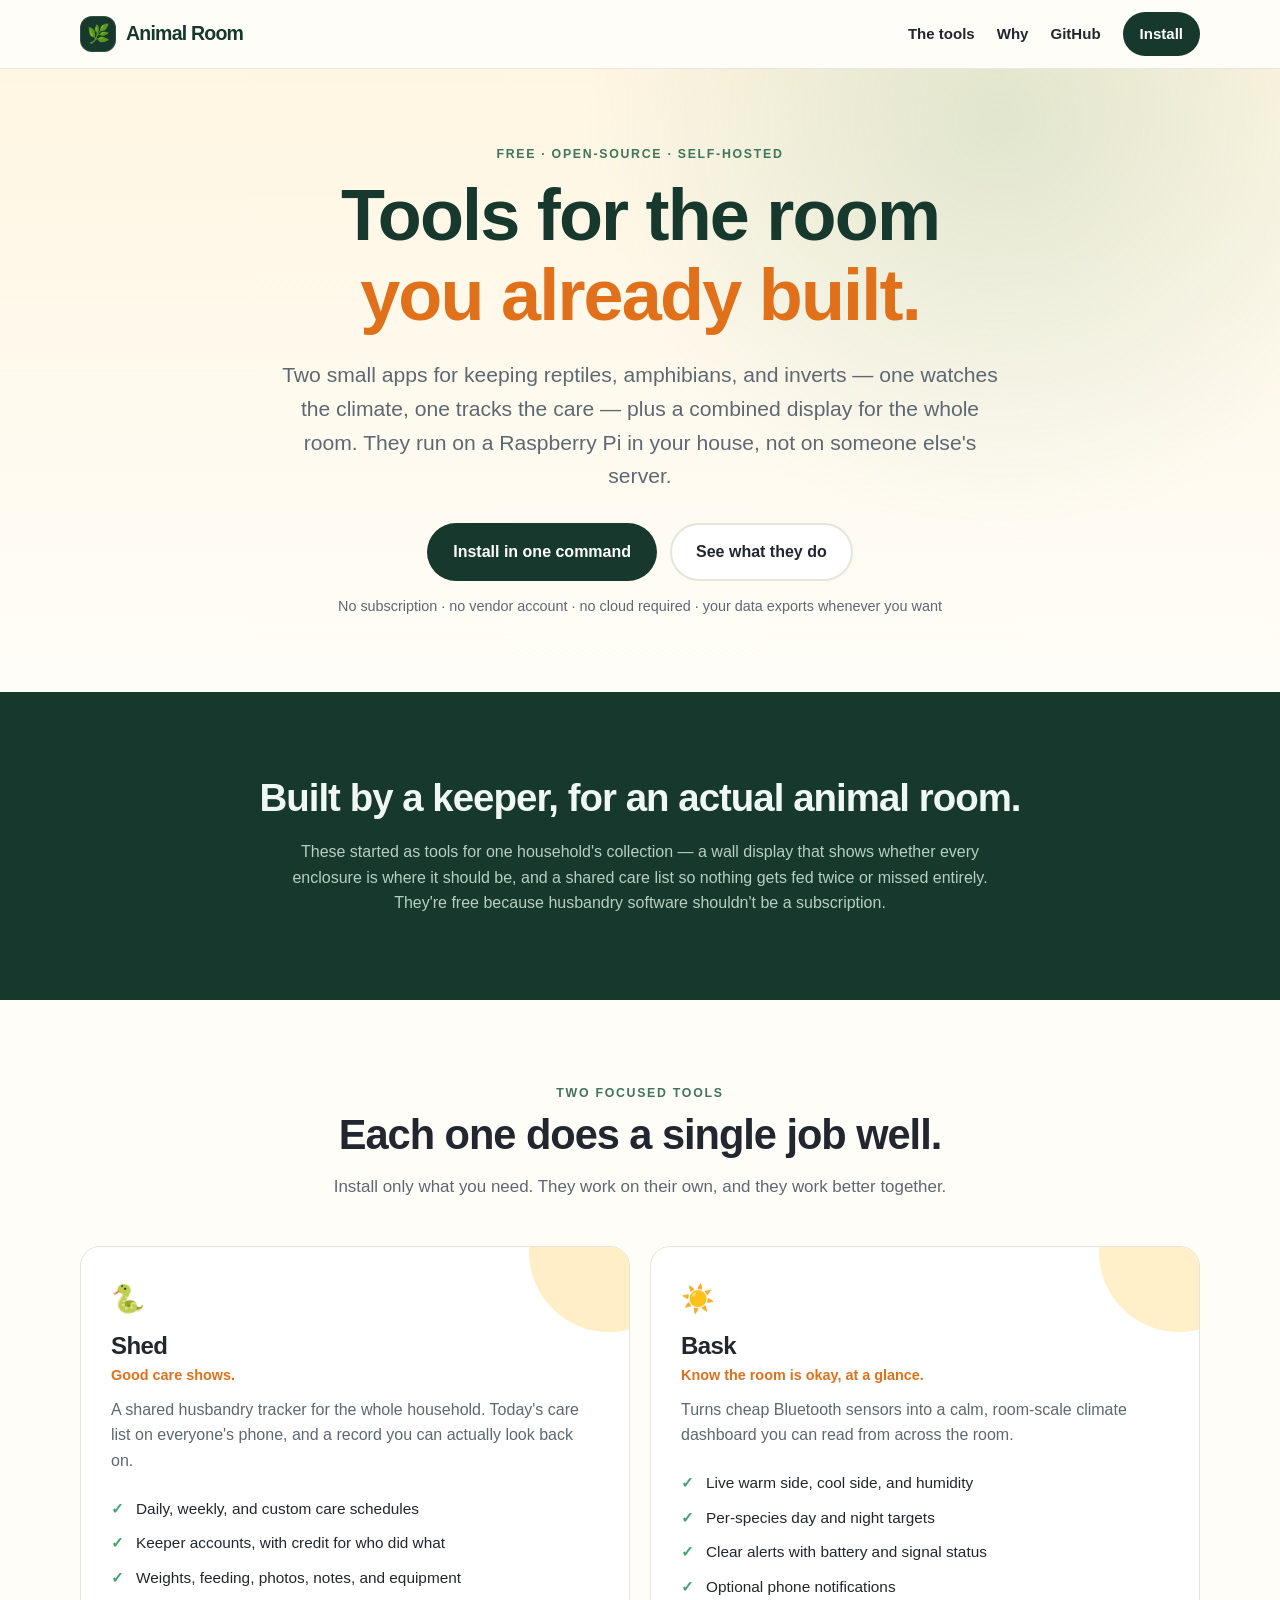
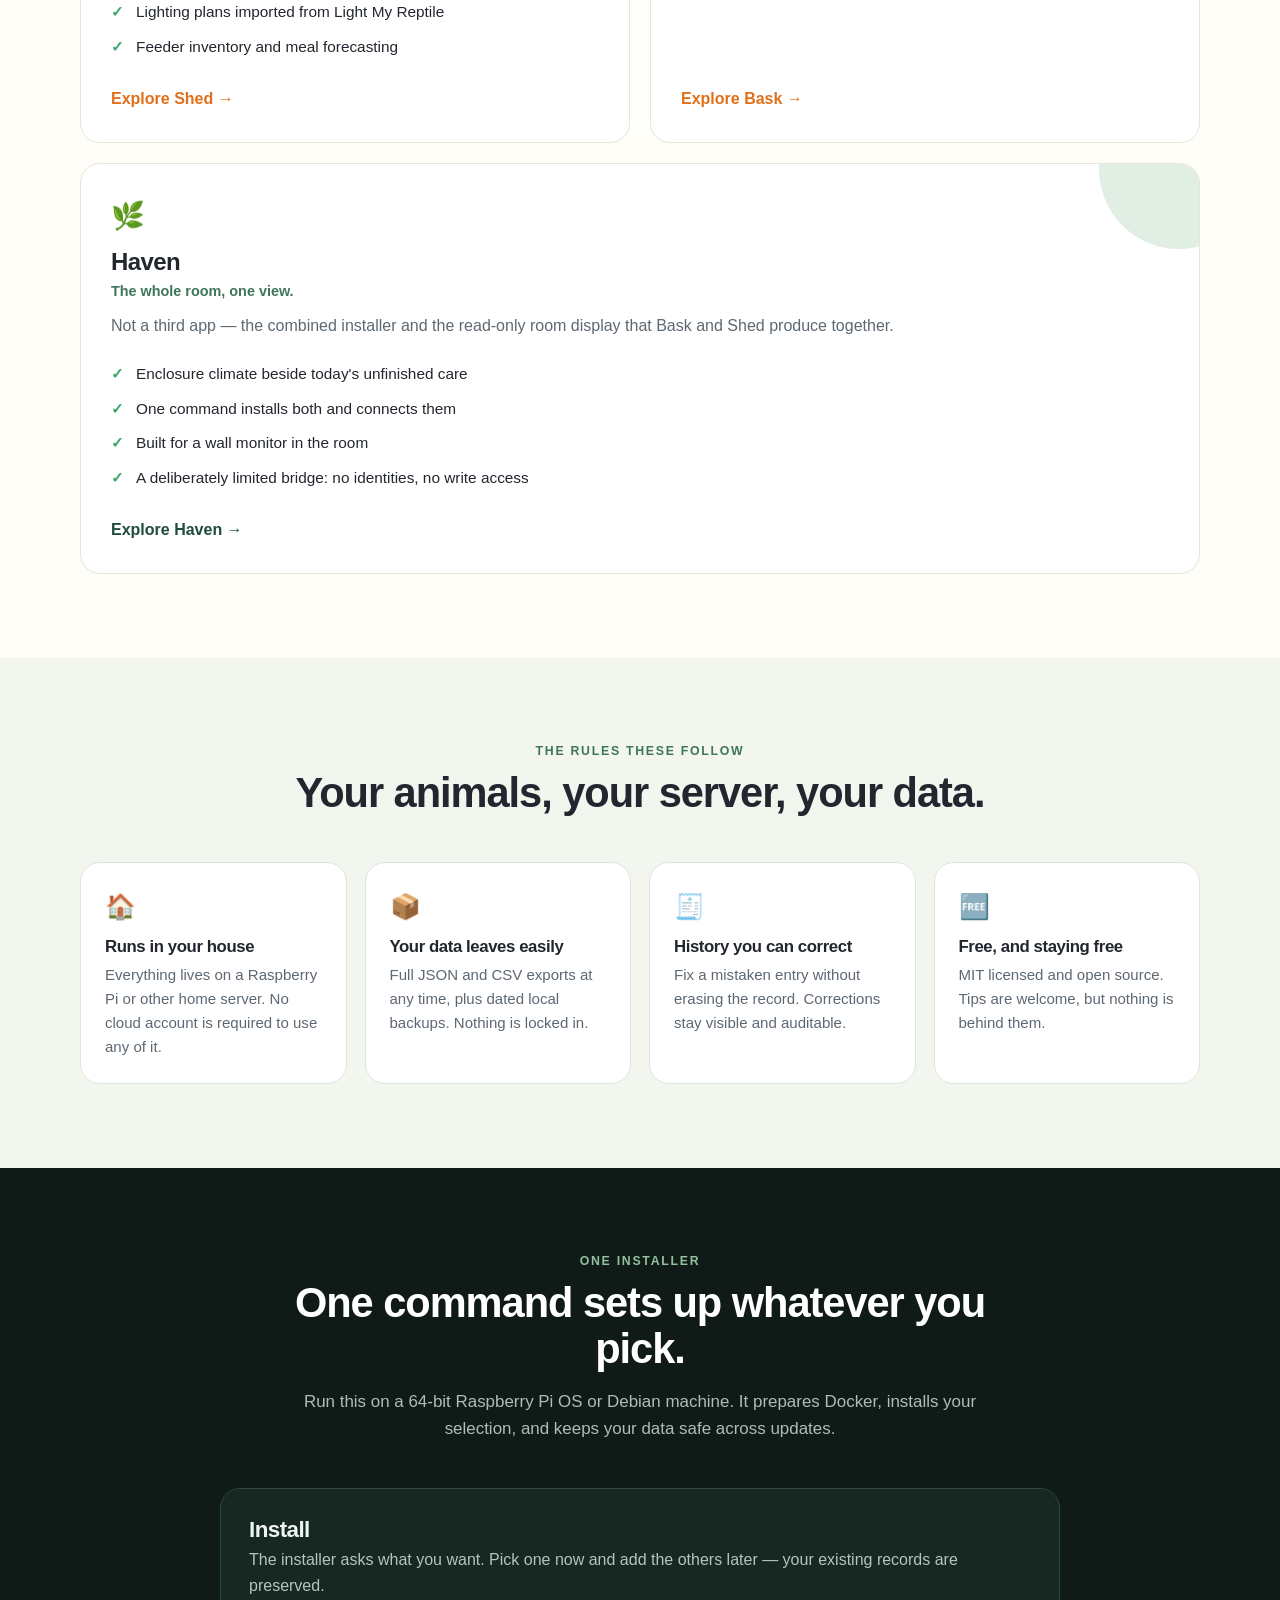
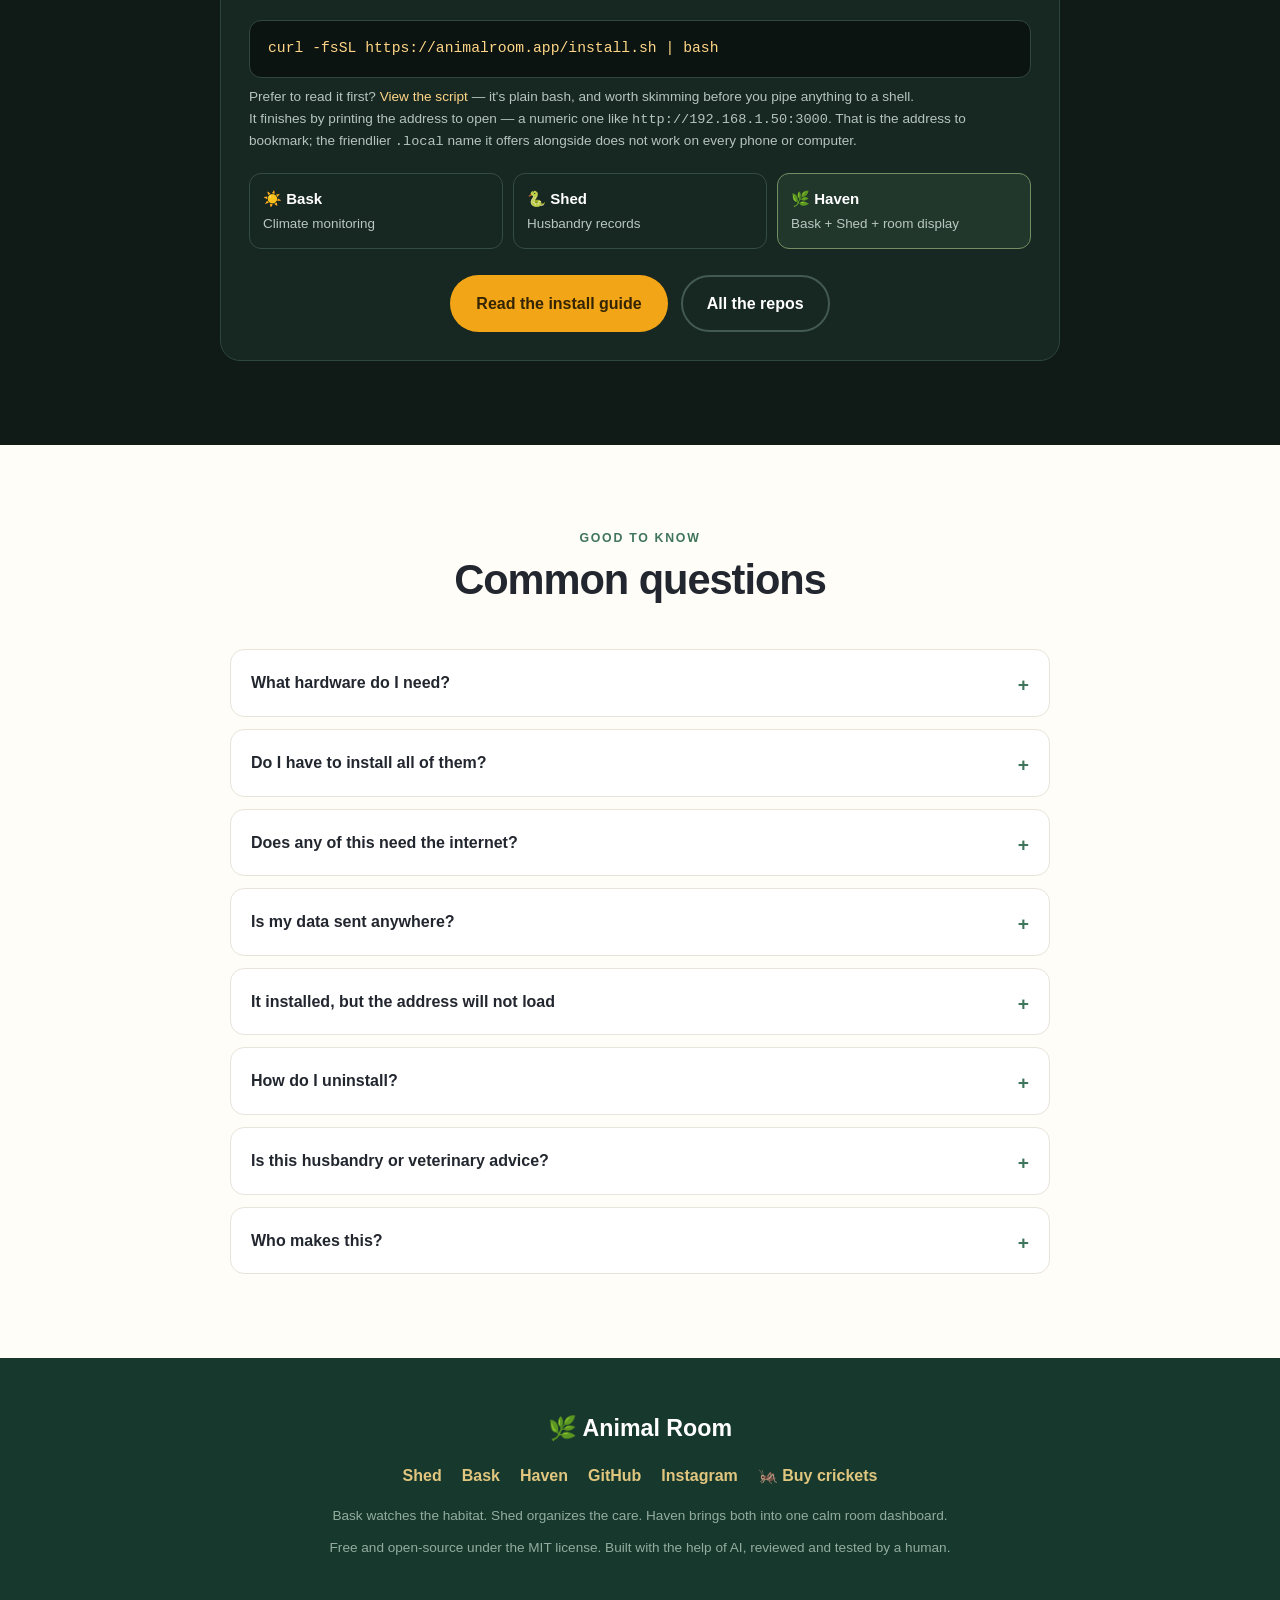
==== commit 53f5b4d1: "QC-29/QC-31: the public pages had not kept up with the measured facts The hardware guidance was corr" ====
--- a/site/index.html
+++ b/site/index.html
@@ -6,6 +6,14 @@
   <title>Animal Room — open-source tools for keeping animals well</title>
   <meta name="description" content="Free, self-hosted apps for the animal room: climate monitoring, husbandry records, and one combined room dashboard. No subscription, no cloud account, your data stays yours.">
   <meta name="theme-color" content="#17382d">
+  <!-- GitHub Pages serves static files and cannot send custom response headers,
+       so the protection that can travel inside the page does. These pages load
+       nothing but their own images and their own inline styling, so everything
+       else — scripts, third-party requests, form submissions — is denied
+       outright. Note that frame-ancestors and X-Content-Type-Options are
+       header-only: a browser ignores them here, and Pages will not send them. -->
+  <meta http-equiv="Content-Security-Policy" content="default-src 'none'; img-src 'self'; style-src 'unsafe-inline'; base-uri 'none'; form-action 'none'">
+  <meta name="referrer" content="no-referrer">
   <link rel="icon" href="favicon.svg" type="image/svg+xml">
   <link rel="canonical" href="https://animalroom.app/">
   <meta property="og:type" content="website">
@@ -150,7 +158,7 @@
             <a class="button primary" href="#install">Install in one command</a>
             <a class="button secondary" href="#tools">See what they do</a>
           </div>
-          <p class="fine">No subscription · no account · no cloud · your data exports whenever you want</p>
+          <p class="fine">No subscription · no vendor account · no cloud required · your data exports whenever you want</p>
         </div>
       </div>
     </section>
@@ -183,7 +191,7 @@
               <li>Lighting plans imported from Light My Reptile</li>
               <li>Feeder inventory and meal forecasting</li>
             </ul>
-            <a class="text-link" href="https://shed.animalroom.app/">Explore Shed →</a>
+            <a class="text-link" href="/shed/">Explore Shed →</a>
           </article>
 
           <article class="tool bask">
@@ -197,7 +205,7 @@
               <li>Clear alerts with battery and signal status</li>
               <li>Optional phone notifications</li>
             </ul>
-            <a class="text-link" href="https://bask.animalroom.app/">Explore Bask →</a>
+            <a class="text-link" href="/bask/">Explore Bask →</a>
           </article>
 
           <article class="tool haven wide">
@@ -245,6 +253,7 @@
           <p>The installer asks what you want. Pick one now and add the others later — your existing records are preserved.</p>
           <code class="command">curl -fsSL https://animalroom.app/install.sh | bash</code>
           <p class="command-note">Prefer to read it first? <a href="install.sh" style="color:#ffd687">View the script</a> — it's plain bash, and worth skimming before you pipe anything to a shell.</p>
+          <p class="command-note">It finishes by printing the address to open — a numeric one like <code>http://192.168.1.50:3000</code>. That is the address to bookmark; the friendlier <code>.local</code> name it offers alongside does not work on every phone or computer.</p>
           <div class="choices">
             <div class="choice"><strong>☀️ Bask</strong>Climate monitoring</div>
             <div class="choice"><strong>🐍 Shed</strong>Husbandry records</div>
@@ -262,10 +271,12 @@
       <div class="wrap">
         <div class="section-head"><div class="eyebrow">Good to know</div><h2>Common questions</h2></div>
         <div class="faq">
-          <details><summary>What hardware do I need?</summary><p>A 64-bit Raspberry Pi running Raspberry Pi OS is the easiest path, though any 64-bit Debian machine works. Bask additionally needs compatible Bluetooth temperature and humidity sensors. Any browser on your home network can open the apps — phones included.</p></details>
+          <details><summary>What hardware do I need?</summary><p>A 64-bit Raspberry Pi running Raspberry Pi OS is the easiest path, though any 64-bit Debian machine works. Bask additionally needs compatible Bluetooth temperature and humidity sensors. Any browser on your home network can open the apps — phones included.</p><p>Memory is the part worth getting right: <b>512&nbsp;MB for Bask, 1&nbsp;GB for Shed, and 2&nbsp;GB for both together</b>. Nothing is compiled during installation — both apps are published as prebuilt multi-architecture images, so your board only has to run them. Bask uses about 130&nbsp;MB, and Shed about 300&nbsp;MB once running but nearly 390&nbsp;MB while it starts.</p><p>That last number is why a 512&nbsp;MB <b>Pi Zero 2 W is a Bask-only board</b>. Shed runs out of memory part way through starting there, which looks exactly like a successful install whose address then refuses to load.</p></details>
           <details><summary>Do I have to install all of them?</summary><p>No. Every app stands on its own, and the installer lets you choose. You can add another later without disturbing the data you already have.</p></details>
           <details><summary>Does any of this need the internet?</summary><p>Installing and updating does. Day-to-day monitoring, care records, and the room display all run on your home network. Optional phone notifications use whichever provider you choose.</p></details>
-          <details><summary>Is my data sent anywhere?</summary><p>No. There is no telemetry and no account. Records live in a database on your own machine, and you can export or back up the whole thing whenever you like.</p></details>
+          <details><summary>Is my data sent anywhere?</summary><p>The apps themselves contain no tracking or telemetry, and neither one has an account to sign up for. Your records live in a database on your own machine, and you can export or back up the whole thing whenever you like.</p><p>The exceptions are the extras you switch on yourself: phone alerts, or a smart plug or air-conditioner you want Bask to see. Those talk to that provider's own service — and only that one — using the details you enter. Leave them off and nothing goes out.</p></details>
+          <details><summary>It installed, but the address will not load</summary><p>Two things cause almost all of these. First, the address: use the <b>numeric</b> one the installer printed, like <code>http://192.168.1.50:3000</code>. A <code>.local</code> address only works on devices that support it, which Windows and many Android phones do not. Second, memory — if the board ran out while starting, the app is killed and the address simply refuses to load.</p><p>This reports both, plus anything else useful, and you can paste the result to whoever is helping:</p><p><code>curl -fsSL https://animalroom.app/doctor.sh | bash</code></p><p>It only reads your system and changes nothing. It contains no records, passwords, or access codes — settings are listed by name only, never by value.</p></details>
+          <details><summary>How do I uninstall?</summary><p>Run <code>curl -fsSL https://animalroom.app/uninstall.sh | bash</code> and choose what to remove. <b>Your records are kept by default</b> — the apps stop and their containers and images go, but the data directories stay where they are, so reinstalling later picks up where you left off. Add <code>--purge</code> to erase the records too; it writes a backup archive first and asks you to confirm.</p></details>
           <details><summary>Is this husbandry or veterinary advice?</summary><p>No. These tools help you monitor, plan, and record care. Species targets and schedules should come from trusted husbandry sources, and health concerns belong with a qualified exotics veterinarian.</p></details>
           <details><summary>Who makes this?</summary><p>One keeper with a bioactive-heavy animal room, scratching their own itch. The code is open on GitHub — issues and pull requests are welcome, and so is a note about what you'd find useful.</p></details>
         </div>
@@ -277,8 +288,8 @@
     <div class="wrap">
       <div class="footer-brand">🌿 Animal Room</div>
       <div class="footer-links">
-        <a href="https://shed.animalroom.app/">Shed</a>
-        <a href="https://bask.animalroom.app/">Bask</a>
+        <a href="/shed/">Shed</a>
+        <a href="/bask/">Bask</a>
         <a href="haven/">Haven</a>
         <a href="https://github.com/jlyfshhh">GitHub</a>
         <a href="https://www.instagram.com/thebioactivekeeper">Instagram</a>
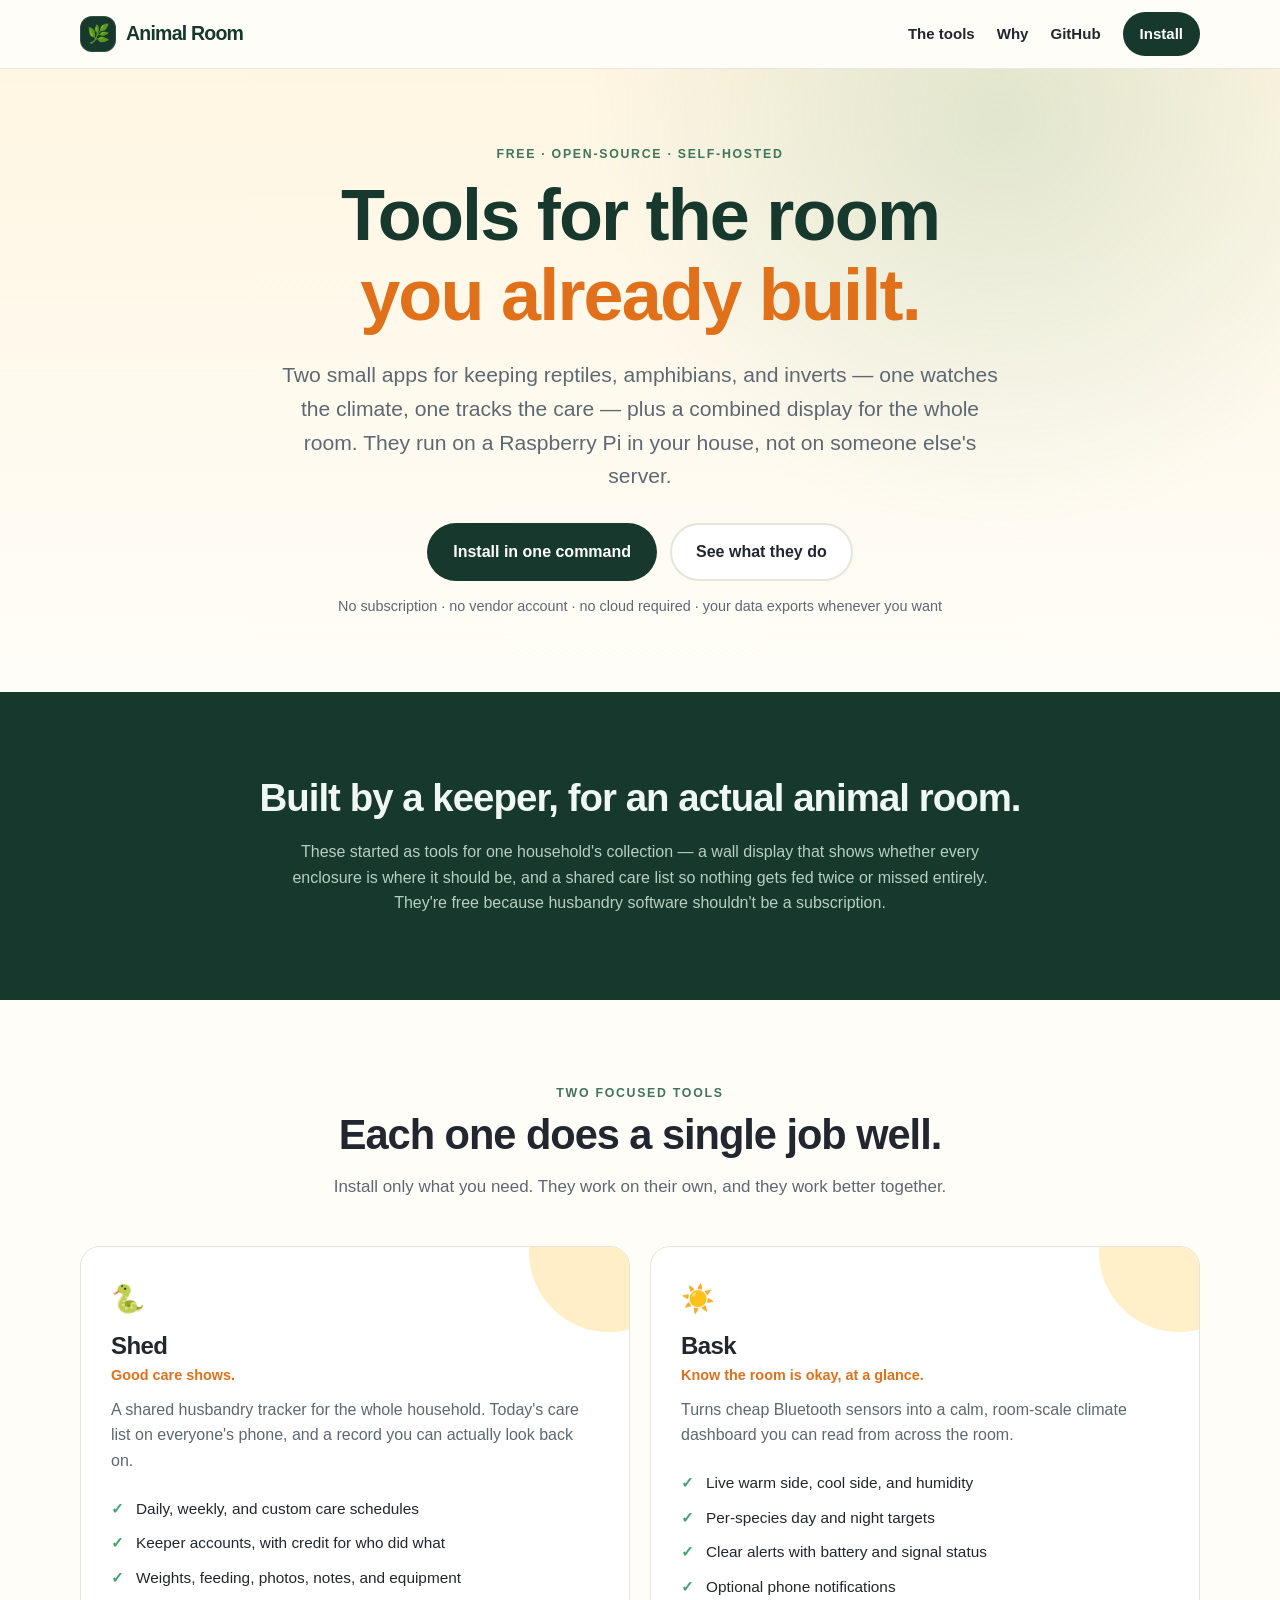
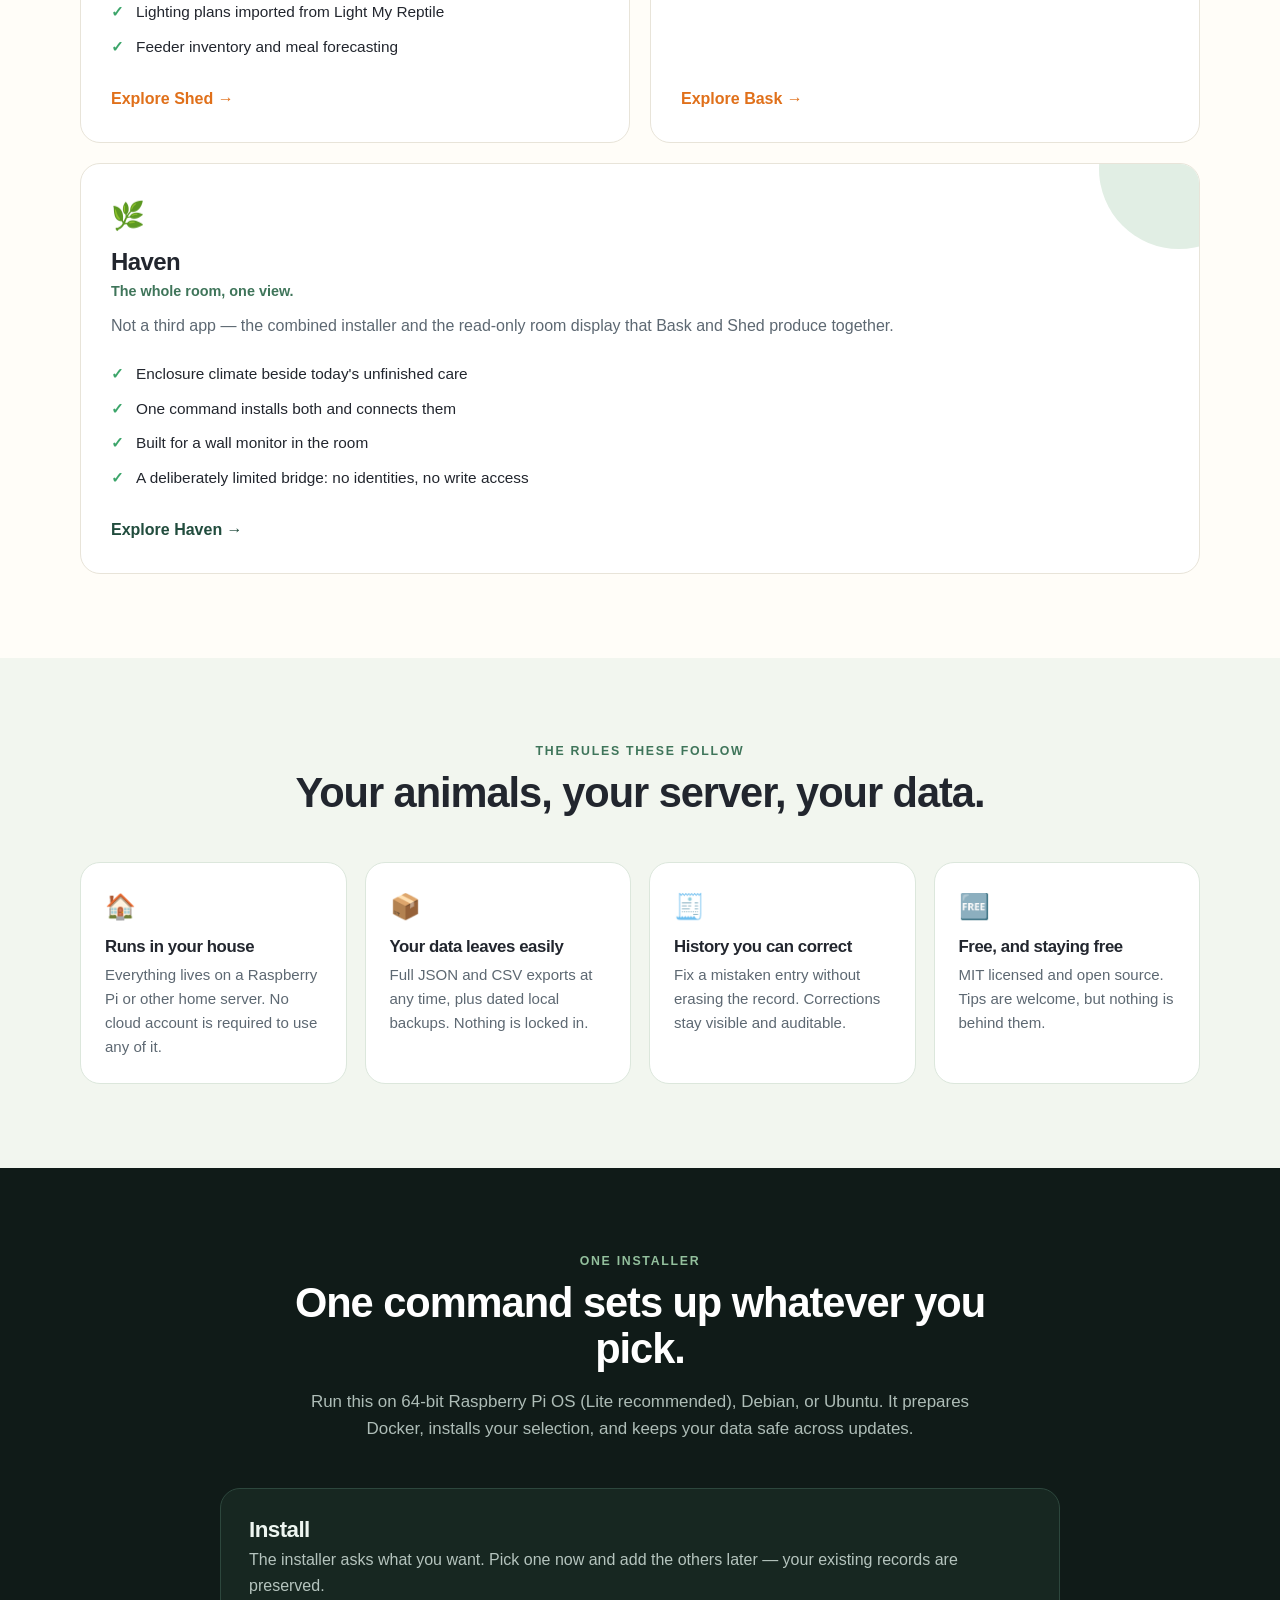
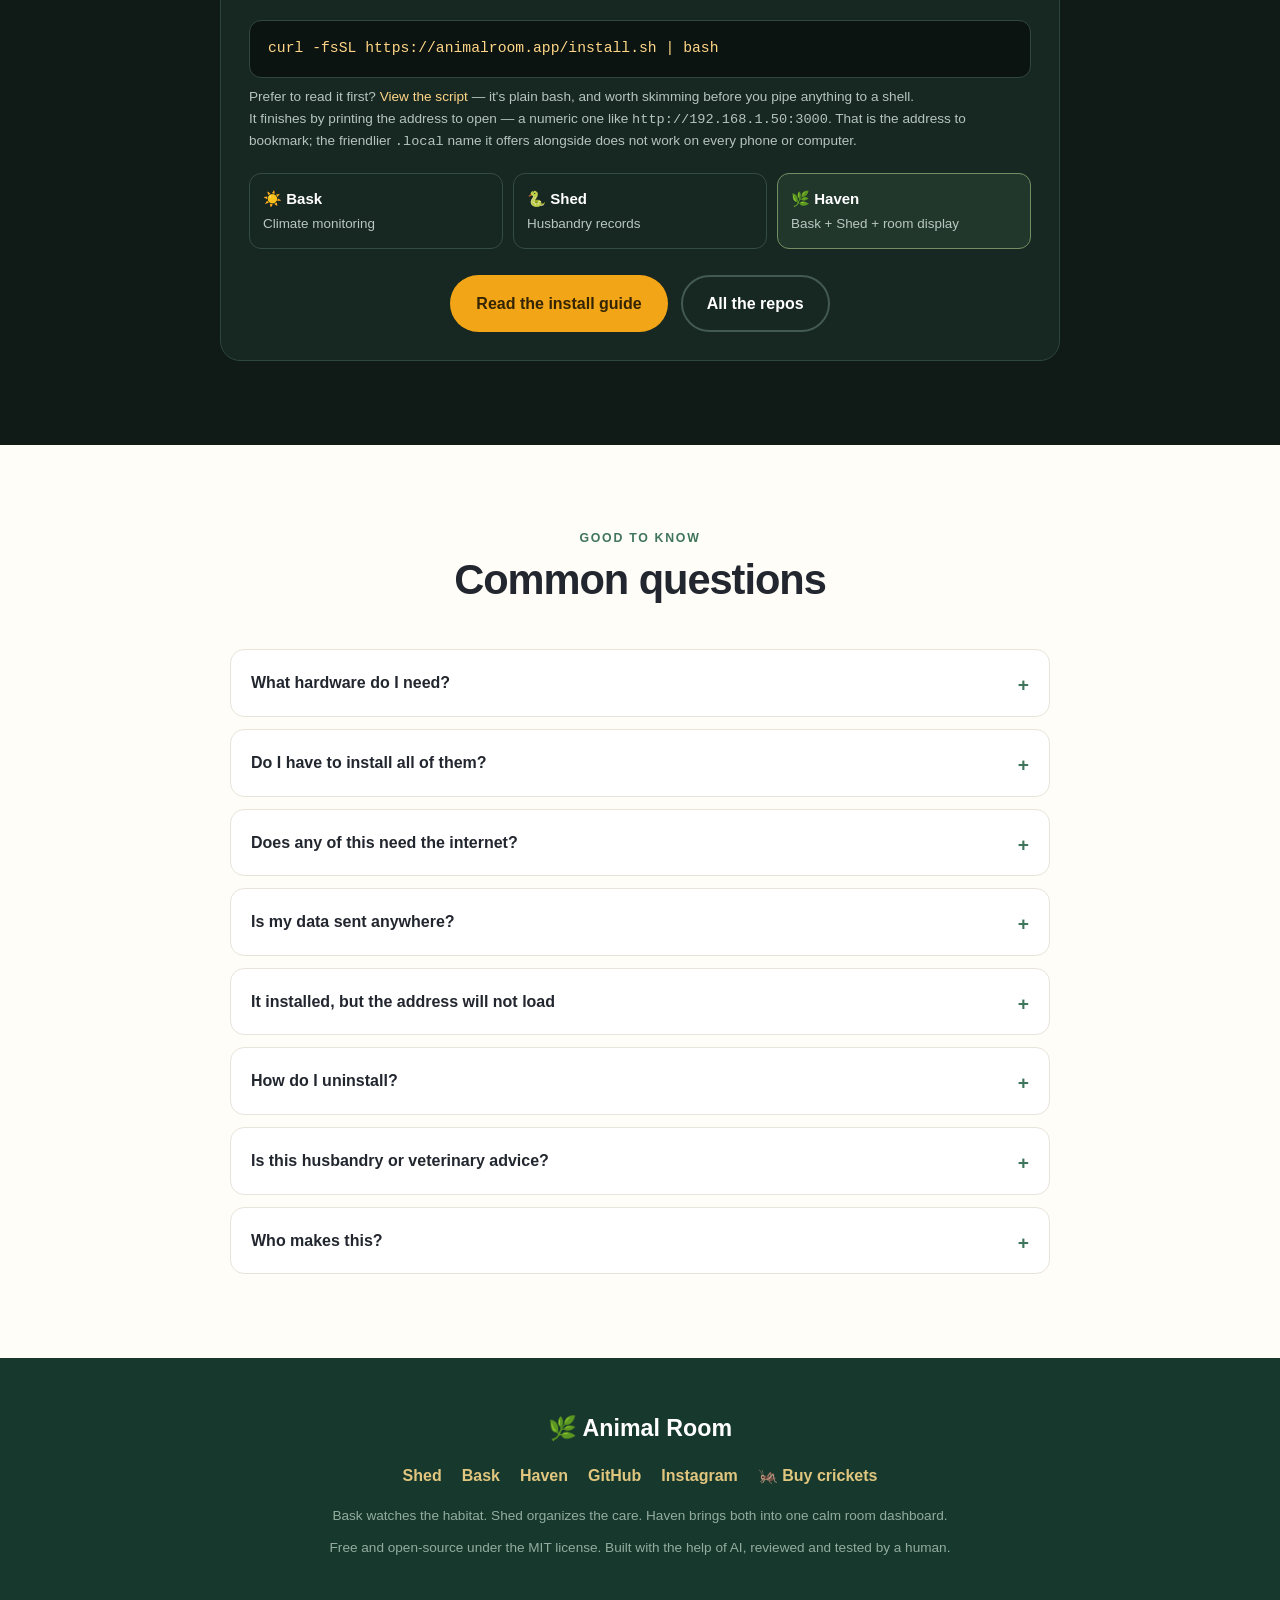
==== commit 713239d9: "Gate on free memory, and set Docker's repo per distribution Two bugs found by the same support ticke" ====
--- a/site/index.html
+++ b/site/index.html
@@ -246,7 +246,7 @@
         <div class="section-head">
           <div class="eyebrow" style="color:#93c09d">One installer</div>
           <h2>One command sets up whatever you pick.</h2>
-          <p>Run this on a 64-bit Raspberry Pi OS or Debian machine. It prepares Docker, installs your selection, and keeps your data safe across updates.</p>
+          <p>Run this on 64-bit Raspberry Pi OS (Lite recommended), Debian, or Ubuntu. It prepares Docker, installs your selection, and keeps your data safe across updates.</p>
         </div>
         <div class="install-box">
           <h3>Install</h3>
@@ -271,7 +271,7 @@
       <div class="wrap">
         <div class="section-head"><div class="eyebrow">Good to know</div><h2>Common questions</h2></div>
         <div class="faq">
-          <details><summary>What hardware do I need?</summary><p>A 64-bit Raspberry Pi running Raspberry Pi OS is the easiest path, though any 64-bit Debian machine works. Bask additionally needs compatible Bluetooth temperature and humidity sensors. Any browser on your home network can open the apps — phones included.</p><p>Memory is the part worth getting right: <b>512&nbsp;MB for Bask, 1&nbsp;GB for Shed, and 2&nbsp;GB for both together</b>. Nothing is compiled during installation — both apps are published as prebuilt multi-architecture images, so your board only has to run them. Bask uses about 130&nbsp;MB, and Shed about 300&nbsp;MB once running but nearly 390&nbsp;MB while it starts.</p><p>That last number is why a 512&nbsp;MB <b>Pi Zero 2 W is a Bask-only board</b>. Shed runs out of memory part way through starting there, which looks exactly like a successful install whose address then refuses to load.</p></details>
+          <details><summary>What hardware do I need?</summary><p><b>A Raspberry Pi 5 with 4&nbsp;GB is the recommendation, and 2&nbsp;GB is the supported minimum.</b> Any 64-bit Raspberry Pi OS, Debian or Ubuntu machine works. Bask additionally needs compatible Bluetooth temperature and humidity sensors. Any browser on your home network can open the apps — phones included.</p><p><b>The operating system matters more than the board.</b> Use <b>Raspberry Pi OS Lite (64-bit)</b>: a desktop session idles near 800&nbsp;MB where Lite uses about 280&nbsp;MB. A 1&nbsp;GB board running a desktop has roughly 200&nbsp;MB free — not enough for Shed to start — while the same board on Lite has room to spare. You never need a screen attached; everything is opened from a phone or laptop.</p><p><b>Nothing is compiled during installation.</b> Both apps ship as prebuilt multi-architecture images, so your board only has to run them. Measured moments after a fresh start: Bask 106&nbsp;MB plus 55&nbsp;MB for its Bluetooth scanner, Shed 154&nbsp;MB, and the Haven room proxy 46&nbsp;MB — about <b>360&nbsp;MB for all of it</b>. Shed answers its health check 4 seconds after starting.</p><p>A 512&nbsp;MB <b>Pi Zero 2 W is a Bask-only board</b> — enough for Bask on Lite, not enough for Shed. The installer checks free memory before changing anything and tells you if there is not enough, instead of failing part way through. You can also start with one app and add the other later; the installer will not disturb what is already there.</p></details>
           <details><summary>Do I have to install all of them?</summary><p>No. Every app stands on its own, and the installer lets you choose. You can add another later without disturbing the data you already have.</p></details>
           <details><summary>Does any of this need the internet?</summary><p>Installing and updating does. Day-to-day monitoring, care records, and the room display all run on your home network. Optional phone notifications use whichever provider you choose.</p></details>
           <details><summary>Is my data sent anywhere?</summary><p>The apps themselves contain no tracking or telemetry, and neither one has an account to sign up for. Your records live in a database on your own machine, and you can export or back up the whole thing whenever you like.</p><p>The exceptions are the extras you switch on yourself: phone alerts, or a smart plug or air-conditioner you want Bask to see. Those talk to that provider's own service — and only that one — using the details you enter. Leave them off and nothing goes out.</p></details>
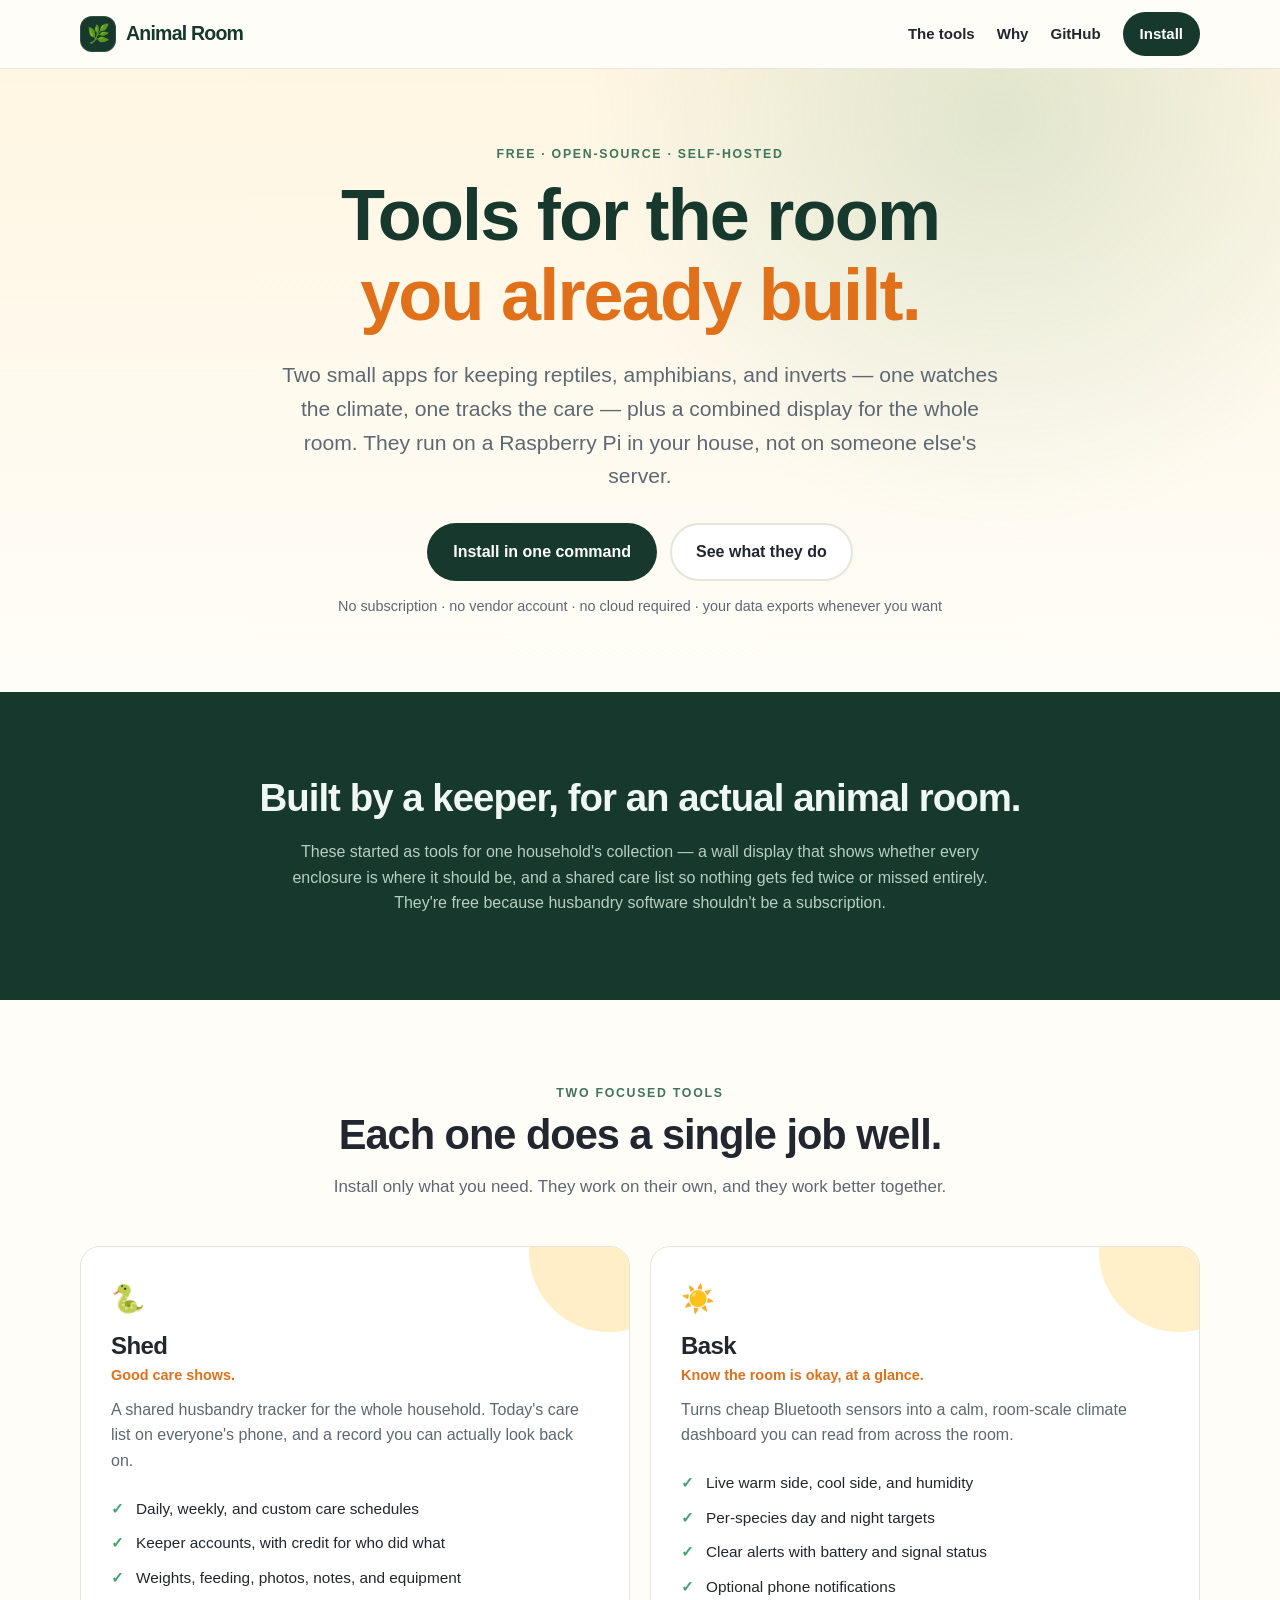
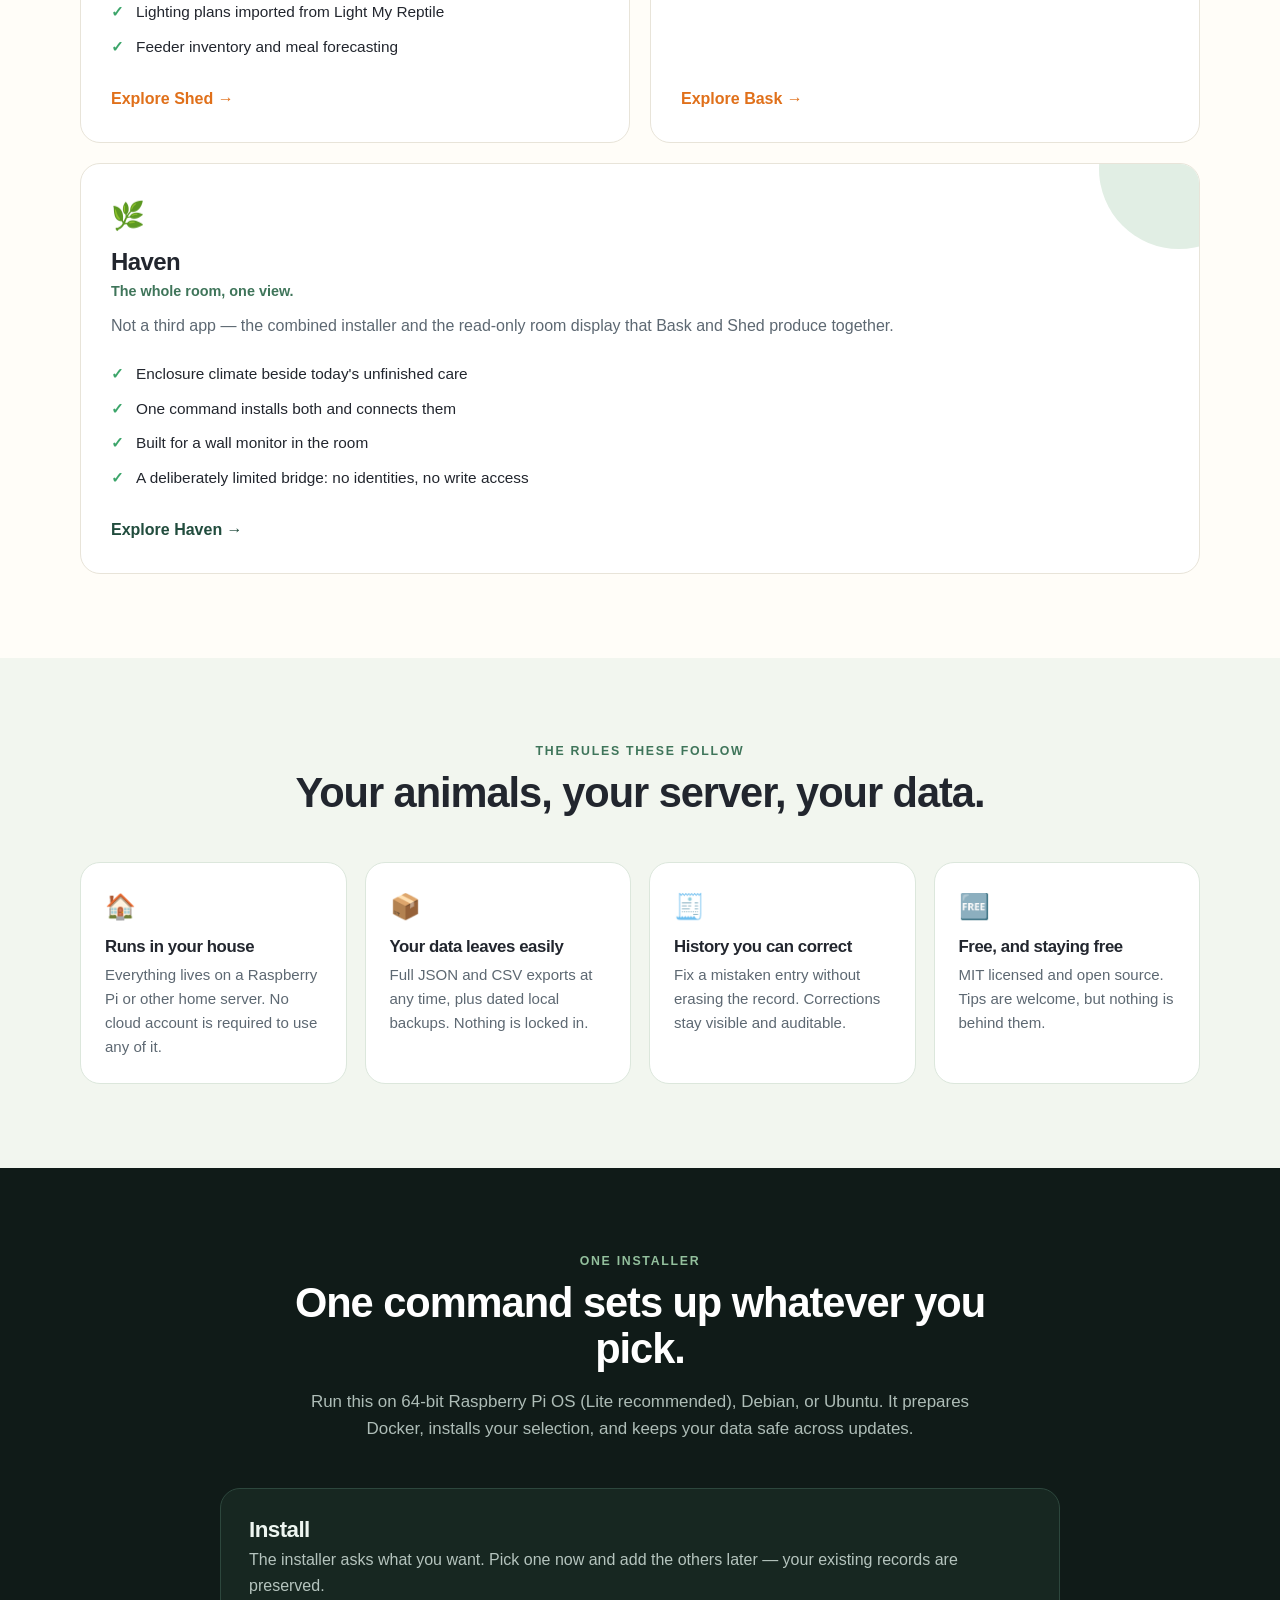
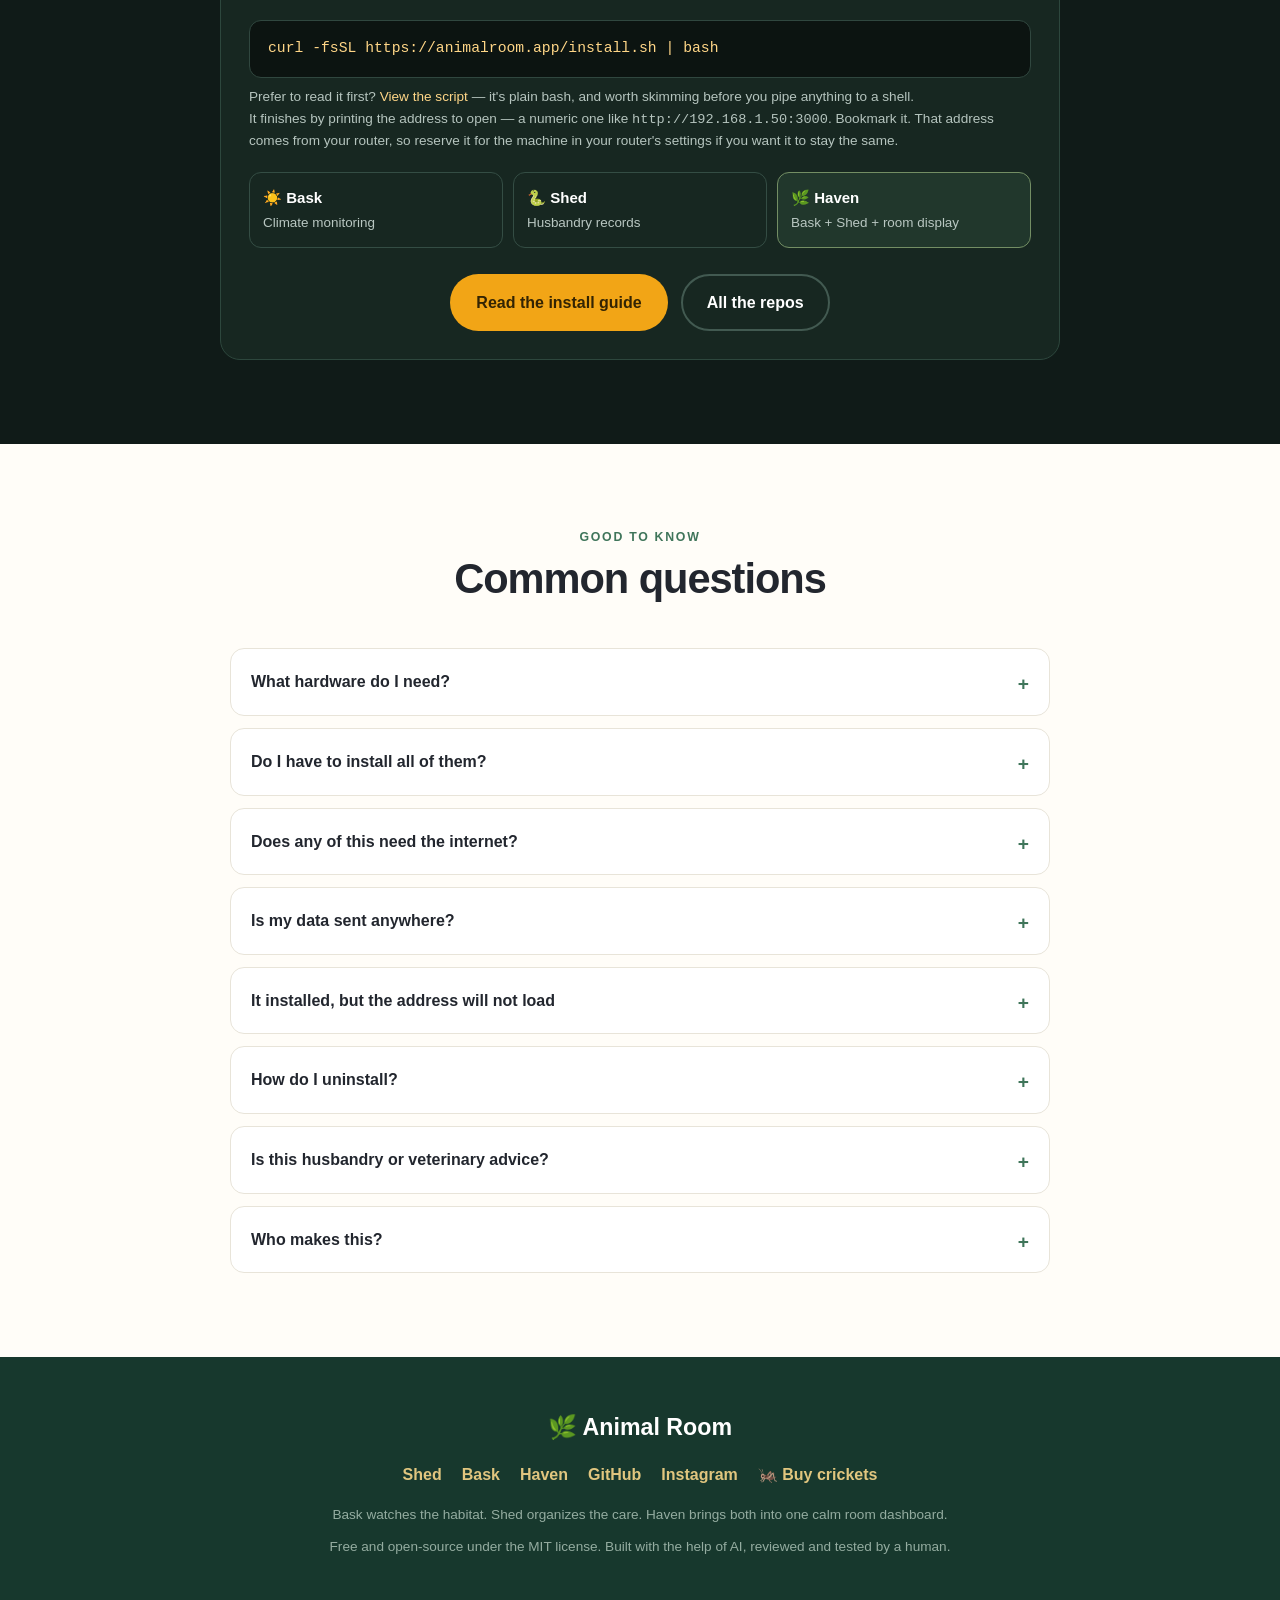
==== commit 276311a3: "Stop offering an address the documentation says not to use The installer printed the LAN address and" ====
--- a/site/index.html
+++ b/site/index.html
@@ -253,7 +253,7 @@
           <p>The installer asks what you want. Pick one now and add the others later — your existing records are preserved.</p>
           <code class="command">curl -fsSL https://animalroom.app/install.sh | bash</code>
           <p class="command-note">Prefer to read it first? <a href="install.sh" style="color:#ffd687">View the script</a> — it's plain bash, and worth skimming before you pipe anything to a shell.</p>
-          <p class="command-note">It finishes by printing the address to open — a numeric one like <code>http://192.168.1.50:3000</code>. That is the address to bookmark; the friendlier <code>.local</code> name it offers alongside does not work on every phone or computer.</p>
+          <p class="command-note">It finishes by printing the address to open — a numeric one like <code>http://192.168.1.50:3000</code>. Bookmark it. That address comes from your router, so reserve it for the machine in your router's settings if you want it to stay the same.</p>
           <div class="choices">
             <div class="choice"><strong>☀️ Bask</strong>Climate monitoring</div>
             <div class="choice"><strong>🐍 Shed</strong>Husbandry records</div>
@@ -275,7 +275,7 @@
           <details><summary>Do I have to install all of them?</summary><p>No. Every app stands on its own, and the installer lets you choose. You can add another later without disturbing the data you already have.</p></details>
           <details><summary>Does any of this need the internet?</summary><p>Installing and updating does. Day-to-day monitoring, care records, and the room display all run on your home network. Optional phone notifications use whichever provider you choose.</p></details>
           <details><summary>Is my data sent anywhere?</summary><p>The apps themselves contain no tracking or telemetry, and neither one has an account to sign up for. Your records live in a database on your own machine, and you can export or back up the whole thing whenever you like.</p><p>The exceptions are the extras you switch on yourself: phone alerts, or a smart plug or air-conditioner you want Bask to see. Those talk to that provider's own service — and only that one — using the details you enter. Leave them off and nothing goes out.</p></details>
-          <details><summary>It installed, but the address will not load</summary><p>Two things cause almost all of these. First, the address: use the <b>numeric</b> one the installer printed, like <code>http://192.168.1.50:3000</code>. A <code>.local</code> address only works on devices that support it, which Windows and many Android phones do not. Second, memory — if the board ran out while starting, the app is killed and the address simply refuses to load.</p><p>This reports both, plus anything else useful, and you can paste the result to whoever is helping:</p><p><code>curl -fsSL https://animalroom.app/doctor.sh | bash</code></p><p>It only reads your system and changes nothing. It contains no records, passwords, or access codes — settings are listed by name only, never by value.</p></details>
+          <details><summary>It installed, but the address will not load</summary><p>Two things cause almost all of these. First, the address: use the <b>numeric</b> one the installer printed, like <code>http://192.168.1.50:3000</code>. If it worked before and stopped, your router most likely gave the machine a new address — check it, and reserve it there to stop it moving again. Second, memory — if the board ran out while starting, the app is killed and the address simply refuses to load.</p><p>This reports both, plus anything else useful, and you can paste the result to whoever is helping:</p><p><code>curl -fsSL https://animalroom.app/doctor.sh | bash</code></p><p>It only reads your system and changes nothing. It contains no records, passwords, or access codes — settings are listed by name only, never by value.</p></details>
           <details><summary>How do I uninstall?</summary><p>Run <code>curl -fsSL https://animalroom.app/uninstall.sh | bash</code> and choose what to remove. <b>Your records are kept by default</b> — the apps stop and their containers and images go, but the data directories stay where they are, so reinstalling later picks up where you left off. Add <code>--purge</code> to erase the records too; it writes a backup archive first and asks you to confirm.</p></details>
           <details><summary>Is this husbandry or veterinary advice?</summary><p>No. These tools help you monitor, plan, and record care. Species targets and schedules should come from trusted husbandry sources, and health concerns belong with a qualified exotics veterinarian.</p></details>
           <details><summary>Who makes this?</summary><p>One keeper with a bioactive-heavy animal room, scratching their own itch. The code is open on GitHub — issues and pull requests are welcome, and so is a note about what you'd find useful.</p></details>
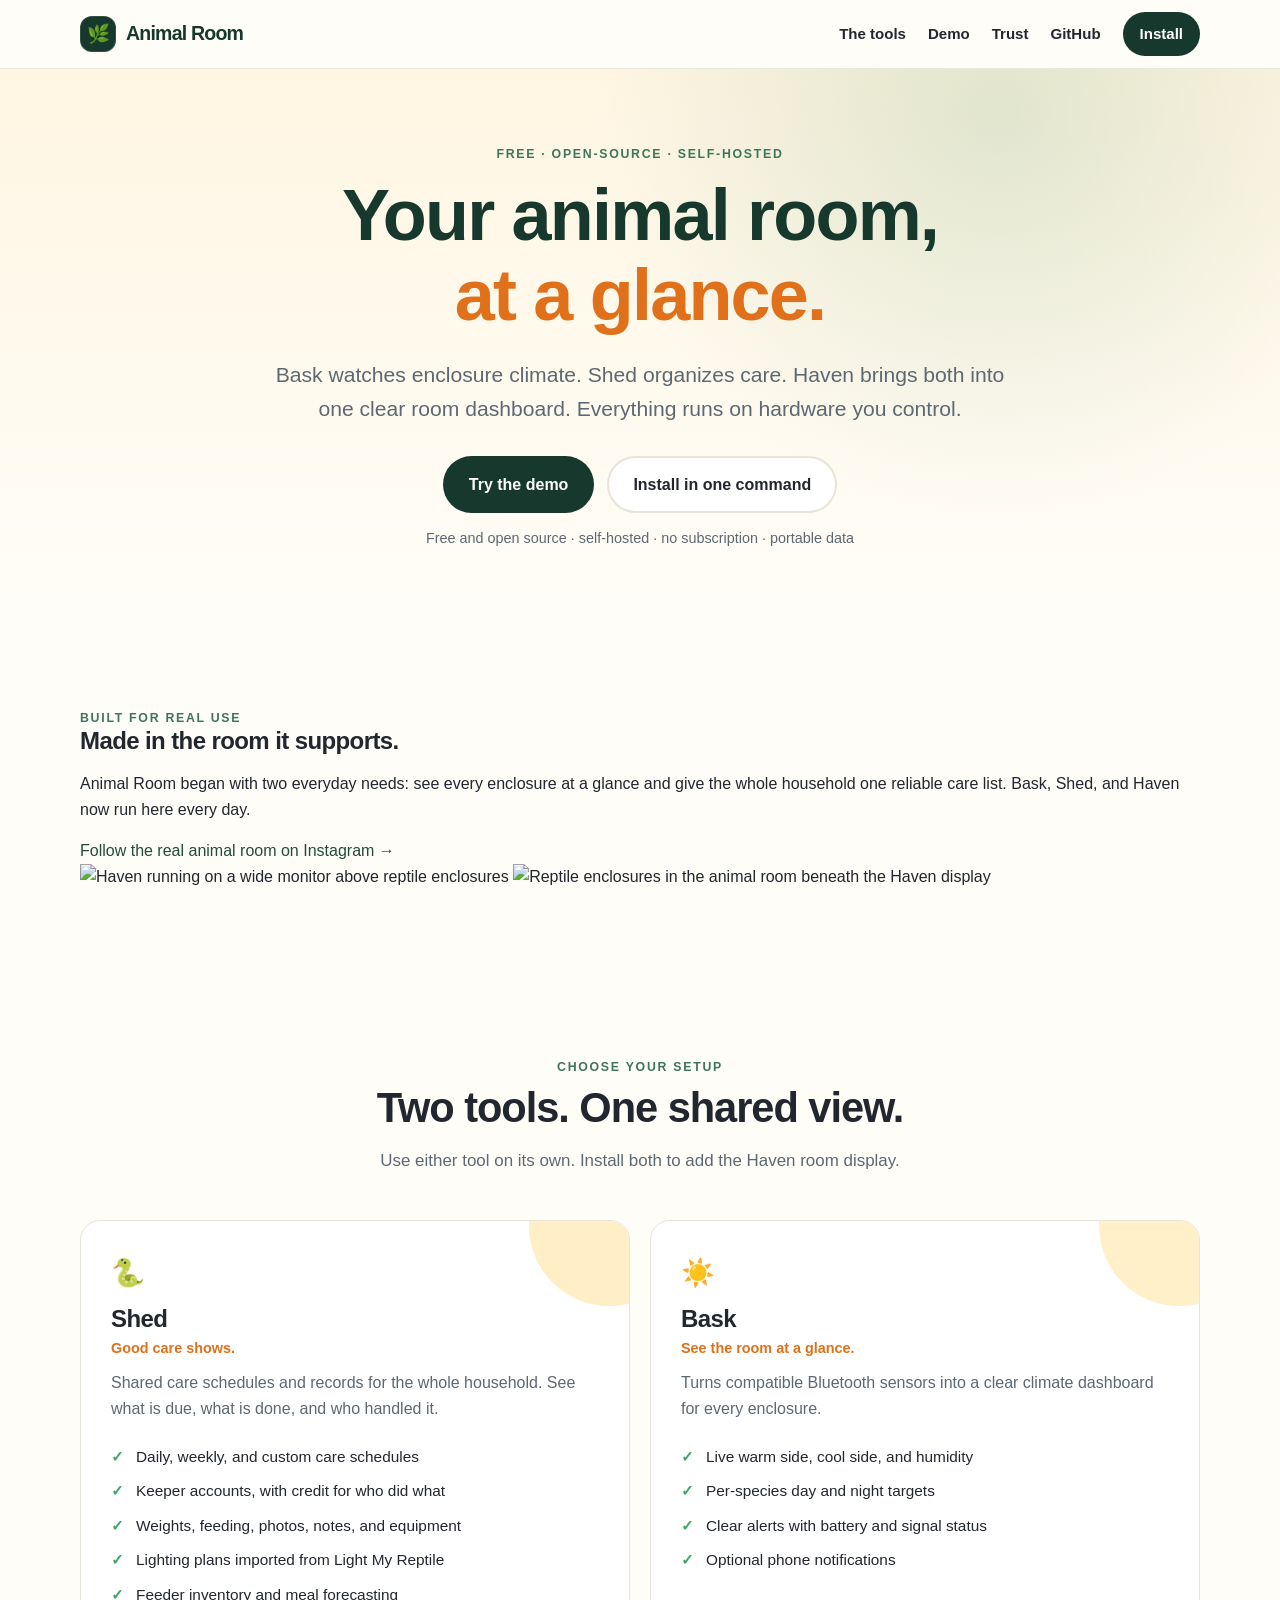
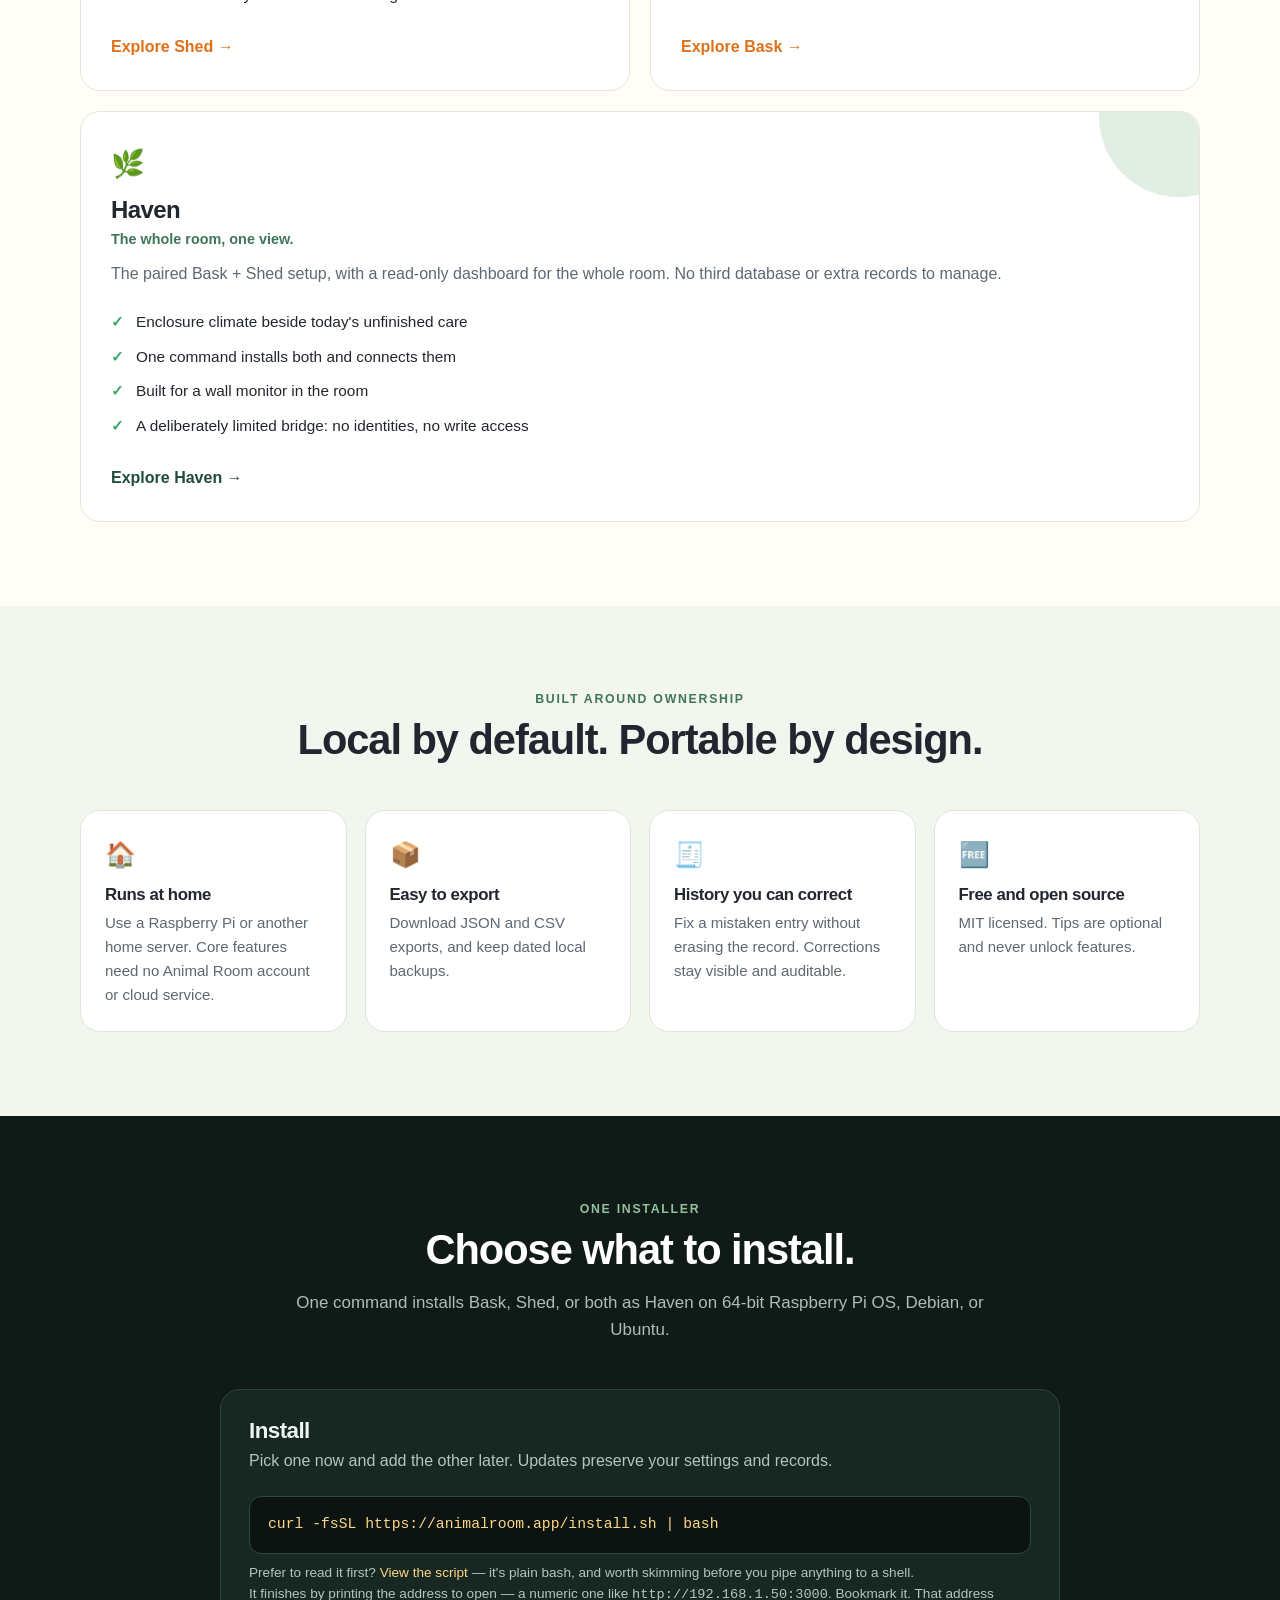
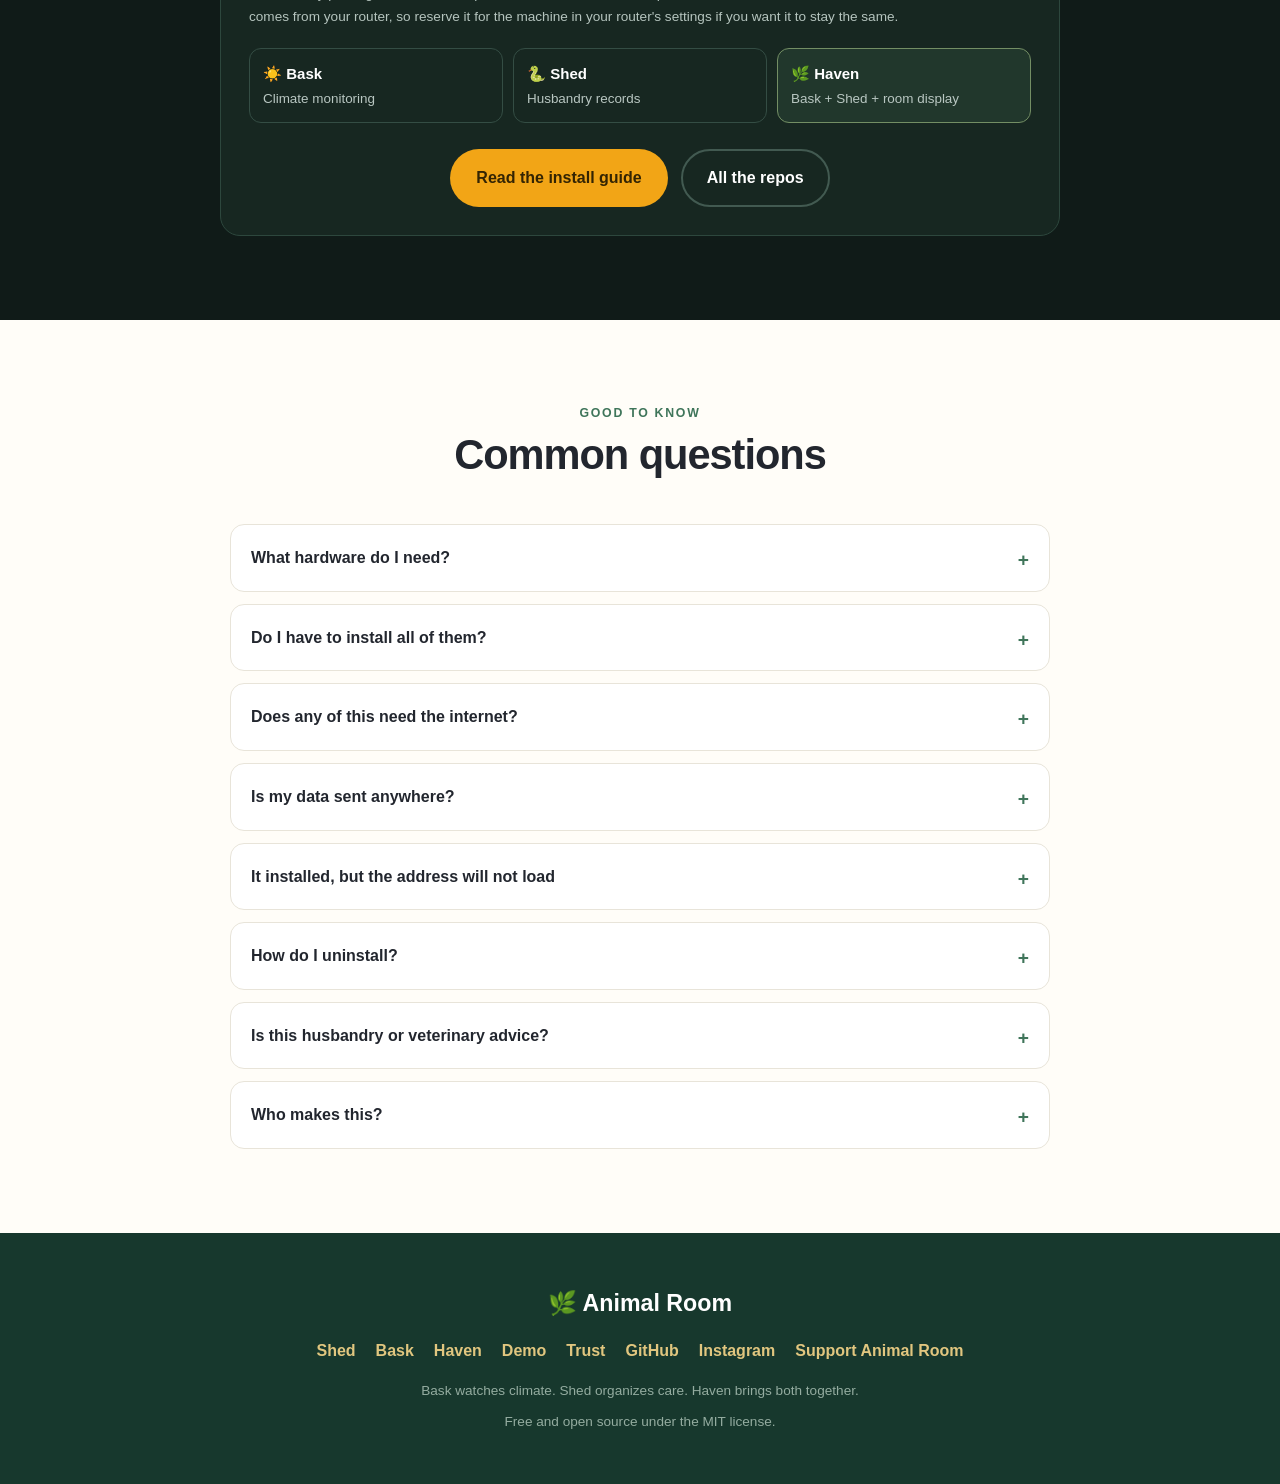
==== commit d0cf966d: "Polish the Animal Room public release" ====
--- a/site/index.html
+++ b/site/index.html
@@ -3,30 +3,31 @@
 <head>
   <meta charset="utf-8">
   <meta name="viewport" content="width=device-width, initial-scale=1">
-  <title>Animal Room — open-source tools for keeping animals well</title>
-  <meta name="description" content="Free, self-hosted apps for the animal room: climate monitoring, husbandry records, and one combined room dashboard. No subscription, no cloud account, your data stays yours.">
-  <meta name="theme-color" content="#17382d">
+  <title>Animal Room — self-hosted tools for animal keepers</title>
+  <meta name="description" content="Free, self-hosted tools for reptile and animal keepers. Monitor enclosure climate with Bask, organize care with Shed, and see both in Haven.">
+  <meta name="theme-color" content="#101310">
   <!-- GitHub Pages serves static files and cannot send custom response headers,
        so the protection that can travel inside the page does. These pages load
-       nothing but their own images and their own inline styling, so everything
-       else — scripts, third-party requests, form submissions — is denied
-       outright. Note that frame-ancestors and X-Content-Type-Options are
+       only their own images, styles, and theme scripts, so third-party requests
+       and form submissions are denied outright. Note that frame-ancestors and
+       X-Content-Type-Options are
        header-only: a browser ignores them here, and Pages will not send them. -->
-  <meta http-equiv="Content-Security-Policy" content="default-src 'none'; img-src 'self'; style-src 'unsafe-inline'; base-uri 'none'; form-action 'none'">
+  <meta http-equiv="Content-Security-Policy" content="default-src 'none'; img-src 'self'; style-src 'self' 'unsafe-inline'; script-src 'self'; base-uri 'none'; form-action 'none'">
+  <meta name="color-scheme" content="dark light">
   <meta name="referrer" content="no-referrer">
   <link rel="icon" href="favicon.svg" type="image/svg+xml">
   <link rel="canonical" href="https://animalroom.app/">
   <meta property="og:type" content="website">
   <meta property="og:site_name" content="Animal Room">
-  <meta property="og:title" content="Animal Room — open-source tools for keeping animals well">
-  <meta property="og:description" content="Climate monitoring, husbandry records, and one combined room dashboard. Free, self-hosted, and yours.">
+  <meta property="og:title" content="Animal Room — climate and care, together">
+  <meta property="og:description" content="Bask monitors enclosure climate. Shed organizes care. Haven brings both into one clear room dashboard.">
   <meta property="og:url" content="https://animalroom.app/">
   <meta property="og:image" content="https://animalroom.app/og.png">
   <meta property="og:image:width" content="1200">
   <meta property="og:image:height" content="630">
   <meta name="twitter:card" content="summary_large_image">
-  <meta name="twitter:title" content="Animal Room — open-source tools for keeping animals well">
-  <meta name="twitter:description" content="Climate monitoring, husbandry records, and one combined room dashboard.">
+  <meta name="twitter:title" content="Animal Room — climate and care, together">
+  <meta name="twitter:description" content="Self-hosted climate monitoring, care records, and one combined room dashboard.">
   <meta name="twitter:image" content="https://animalroom.app/og.png">
   <style>
     :root{
@@ -69,6 +70,7 @@
     .why{background:var(--forest);color:#eff8f2;text-align:center}
     .why h2{font-size:clamp(1.6rem,3.8vw,2.4rem);max-width:820px;margin:auto}
     .why p{color:#b6cfc1;max-width:700px;margin:20px auto 0}
+    .story-links{display:flex;justify-content:center;gap:10px;flex-wrap:wrap;margin-top:27px}.story-links a{border:1px solid rgba(255,255,255,.24);border-radius:999px;padding:9px 15px;color:#eff8f2;font-weight:750;font-size:.88rem}.story-links a:hover{background:rgba(255,255,255,.08);text-decoration:none}
 
     .section-head{text-align:center;max-width:720px;margin:0 auto 46px}
     .section-head h2{font-size:clamp(1.8rem,4vw,2.6rem);margin-top:8px}
@@ -133,6 +135,9 @@
     @media(max-width:900px){.tools{grid-template-columns:1fr}.principle-grid{grid-template-columns:repeat(2,1fr)}.choices{grid-template-columns:repeat(2,1fr)}}
     @media(max-width:620px){section{padding:62px 0}.links .hide-small{display:none}.links{gap:13px}.hero{padding-top:52px}.principle-grid,.choices{grid-template-columns:1fr}.command{font-size:.8rem}}
   </style>
+  <script src="/assets/theme-init.js"></script>
+  <link rel="stylesheet" href="/assets/site.css">
+  <script src="/assets/site.js" defer></script>
 </head>
 <body>
   <header>
@@ -140,7 +145,8 @@
       <a class="brand" href="#top"><span class="brand-mark">🌿</span>Animal Room</a>
       <nav class="links" aria-label="Main navigation">
         <a class="hide-small" href="#tools">The tools</a>
-        <a class="hide-small" href="#principles">Why</a>
+        <a class="hide-small" href="/demo/">Demo</a>
+        <a class="hide-small" href="/trust/">Trust</a>
         <a href="https://github.com/jlyfshhh">GitHub</a>
         <a class="nav-cta" href="#install">Install</a>
       </nav>
@@ -152,30 +158,38 @@
       <div class="wrap">
         <div class="hero-copy">
           <div class="eyebrow">Free · open-source · self-hosted</div>
-          <h1>Tools for the room<br><span>you already built.</span></h1>
-          <p class="lead">Two small apps for keeping reptiles, amphibians, and inverts — one watches the climate, one tracks the care — plus a combined display for the whole room. They run on a Raspberry Pi in your house, not on someone else's server.</p>
+          <h1>Your animal room,<br><span>at a glance.</span></h1>
+          <p class="lead">Bask watches enclosure climate. Shed organizes care. Haven brings both into one clear room dashboard. Everything runs on hardware you control.</p>
           <div class="buttons">
-            <a class="button primary" href="#install">Install in one command</a>
-            <a class="button secondary" href="#tools">See what they do</a>
+            <a class="button primary" href="/demo/">Try the demo</a>
+            <a class="button secondary" href="#install">Install in one command</a>
           </div>
-          <p class="fine">No subscription · no vendor account · no cloud required · your data exports whenever you want</p>
-        </div>
-      </div>
-    </section>
-
-    <section class="why">
-      <div class="wrap">
-        <h2>Built by a keeper, for an actual animal room.</h2>
-        <p>These started as tools for one household's collection — a wall display that shows whether every enclosure is where it should be, and a shared care list so nothing gets fed twice or missed entirely. They're free because husbandry software shouldn't be a subscription.</p>
+          <p class="fine">Free and open source · self-hosted · no subscription · portable data</p>
+        </div>
+      </div>
+    </section>
+
+    <section class="room-proof" aria-labelledby="room-proof-title">
+      <div class="wrap room-proof-grid">
+        <div class="room-proof-copy">
+          <div class="eyebrow">Built for real use</div>
+          <h2 id="room-proof-title">Made in the room it supports.</h2>
+          <p>Animal Room began with two everyday needs: see every enclosure at a glance and give the whole household one reliable care list. Bask, Shed, and Haven now run here every day.</p>
+          <a class="room-proof-link" href="https://www.instagram.com/thebioactivekeeper">Follow the real animal room on Instagram →</a>
+        </div>
+        <div class="room-photos" aria-label="Animal Room in use">
+          <img class="room-photo" src="/assets/room/dashboard-in-room.jpg" alt="Haven running on a wide monitor above reptile enclosures" width="1800" height="1350" loading="lazy" decoding="async">
+          <img class="room-photo" src="/assets/room/animal-room-rack.jpg" alt="Reptile enclosures in the animal room beneath the Haven display" width="1200" height="1600" loading="lazy" decoding="async">
+        </div>
       </div>
     </section>
 
     <section id="tools">
       <div class="wrap">
         <div class="section-head">
-          <div class="eyebrow">Two focused tools</div>
-          <h2>Each one does a single job well.</h2>
-          <p>Install only what you need. They work on their own, and they work better together.</p>
+          <div class="eyebrow">Choose your setup</div>
+          <h2>Two tools. One shared view.</h2>
+          <p>Use either tool on its own. Install both to add the Haven room display.</p>
         </div>
         <div class="tools">
 
@@ -183,7 +197,7 @@
             <div class="tool-icon">🐍</div>
             <h3>Shed</h3>
             <p class="tagline">Good care shows.</p>
-            <p>A shared husbandry tracker for the whole household. Today's care list on everyone's phone, and a record you can actually look back on.</p>
+            <p>Shared care schedules and records for the whole household. See what is due, what is done, and who handled it.</p>
             <ul class="feature-list">
               <li>Daily, weekly, and custom care schedules</li>
               <li>Keeper accounts, with credit for who did what</li>
@@ -197,8 +211,8 @@
           <article class="tool bask">
             <div class="tool-icon">☀️</div>
             <h3>Bask</h3>
-            <p class="tagline">Know the room is okay, at a glance.</p>
-            <p>Turns cheap Bluetooth sensors into a calm, room-scale climate dashboard you can read from across the room.</p>
+            <p class="tagline">See the room at a glance.</p>
+            <p>Turns compatible Bluetooth sensors into a clear climate dashboard for every enclosure.</p>
             <ul class="feature-list">
               <li>Live warm side, cool side, and humidity</li>
               <li>Per-species day and night targets</li>
@@ -212,7 +226,7 @@
             <div class="tool-icon">🌿</div>
             <h3>Haven</h3>
             <p class="tagline">The whole room, one view.</p>
-            <p>Not a third app — the combined installer and the read-only room display that Bask and Shed produce together.</p>
+            <p>The paired Bask + Shed setup, with a read-only dashboard for the whole room. No third database or extra records to manage.</p>
             <ul class="feature-list">
               <li>Enclosure climate beside today's unfinished care</li>
               <li>One command installs both and connects them</li>
@@ -229,14 +243,14 @@
     <section class="principles" id="principles">
       <div class="wrap">
         <div class="section-head">
-          <div class="eyebrow">The rules these follow</div>
-          <h2>Your animals, your server, your data.</h2>
+          <div class="eyebrow">Built around ownership</div>
+          <h2>Local by default. Portable by design.</h2>
         </div>
         <div class="principle-grid">
-          <article class="principle"><div class="icon">🏠</div><h3>Runs in your house</h3><p>Everything lives on a Raspberry Pi or other home server. No cloud account is required to use any of it.</p></article>
-          <article class="principle"><div class="icon">📦</div><h3>Your data leaves easily</h3><p>Full JSON and CSV exports at any time, plus dated local backups. Nothing is locked in.</p></article>
+          <article class="principle"><div class="icon">🏠</div><h3>Runs at home</h3><p>Use a Raspberry Pi or another home server. Core features need no Animal Room account or cloud service.</p></article>
+          <article class="principle"><div class="icon">📦</div><h3>Easy to export</h3><p>Download JSON and CSV exports, and keep dated local backups.</p></article>
           <article class="principle"><div class="icon">🧾</div><h3>History you can correct</h3><p>Fix a mistaken entry without erasing the record. Corrections stay visible and auditable.</p></article>
-          <article class="principle"><div class="icon">🆓</div><h3>Free, and staying free</h3><p>MIT licensed and open source. Tips are welcome, but nothing is behind them.</p></article>
+          <article class="principle"><div class="icon">🆓</div><h3>Free and open source</h3><p>MIT licensed. Tips are optional and never unlock features.</p></article>
         </div>
       </div>
     </section>
@@ -245,12 +259,12 @@
       <div class="wrap">
         <div class="section-head">
           <div class="eyebrow" style="color:#93c09d">One installer</div>
-          <h2>One command sets up whatever you pick.</h2>
-          <p>Run this on 64-bit Raspberry Pi OS (Lite recommended), Debian, or Ubuntu. It prepares Docker, installs your selection, and keeps your data safe across updates.</p>
+          <h2>Choose what to install.</h2>
+          <p>One command installs Bask, Shed, or both as Haven on 64-bit Raspberry Pi OS, Debian, or Ubuntu.</p>
         </div>
         <div class="install-box">
           <h3>Install</h3>
-          <p>The installer asks what you want. Pick one now and add the others later — your existing records are preserved.</p>
+          <p>Pick one now and add the other later. Updates preserve your settings and records.</p>
           <code class="command">curl -fsSL https://animalroom.app/install.sh | bash</code>
           <p class="command-note">Prefer to read it first? <a href="install.sh" style="color:#ffd687">View the script</a> — it's plain bash, and worth skimming before you pipe anything to a shell.</p>
           <p class="command-note">It finishes by printing the address to open — a numeric one like <code>http://192.168.1.50:3000</code>. Bookmark it. That address comes from your router, so reserve it for the machine in your router's settings if you want it to stay the same.</p>
@@ -271,14 +285,14 @@
       <div class="wrap">
         <div class="section-head"><div class="eyebrow">Good to know</div><h2>Common questions</h2></div>
         <div class="faq">
-          <details><summary>What hardware do I need?</summary><p><b>A Raspberry Pi 5 with 4&nbsp;GB is the recommendation, and 2&nbsp;GB is the supported minimum.</b> Any 64-bit Raspberry Pi OS, Debian or Ubuntu machine works. Bask additionally needs compatible Bluetooth temperature and humidity sensors. Any browser on your home network can open the apps — phones included.</p><p><b>The operating system matters more than the board.</b> Use <b>Raspberry Pi OS Lite (64-bit)</b>: a desktop session idles near 800&nbsp;MB where Lite uses about 280&nbsp;MB. A 1&nbsp;GB board running a desktop has roughly 200&nbsp;MB free — not enough for Shed to start — while the same board on Lite has room to spare. You never need a screen attached; everything is opened from a phone or laptop.</p><p><b>Nothing is compiled during installation.</b> Both apps ship as prebuilt multi-architecture images, so your board only has to run them. Measured moments after a fresh start: Bask 106&nbsp;MB plus 55&nbsp;MB for its Bluetooth scanner, Shed 154&nbsp;MB, and the Haven room proxy 46&nbsp;MB — about <b>360&nbsp;MB for all of it</b>. Shed answers its health check 4 seconds after starting.</p><p>A 512&nbsp;MB <b>Pi Zero 2 W is a Bask-only board</b> — enough for Bask on Lite, not enough for Shed. The installer checks free memory before changing anything and tells you if there is not enough, instead of failing part way through. You can also start with one app and add the other later; the installer will not disturb what is already there.</p></details>
+          <details><summary>What hardware do I need?</summary><p><b>For Haven, use a Raspberry Pi with at least 2&nbsp;GB; a Pi 5 with 4&nbsp;GB is the easy recommendation.</b> Bask can run by itself on a 512&nbsp;MB Pi Zero 2 W. Shed needs at least 1&nbsp;GB. Any 64-bit Raspberry Pi OS, Debian, or Ubuntu machine works.</p><p>Raspberry Pi OS Lite (64-bit) leaves more memory for the apps than the desktop edition. No screen needs to stay attached: open everything from a phone or computer on your home network. Bask also needs compatible Bluetooth temperature and humidity sensors.</p><p>The installer checks available memory before making changes, and both apps use prebuilt container images rather than compiling on your machine.</p></details>
           <details><summary>Do I have to install all of them?</summary><p>No. Every app stands on its own, and the installer lets you choose. You can add another later without disturbing the data you already have.</p></details>
-          <details><summary>Does any of this need the internet?</summary><p>Installing and updating does. Day-to-day monitoring, care records, and the room display all run on your home network. Optional phone notifications use whichever provider you choose.</p></details>
-          <details><summary>Is my data sent anywhere?</summary><p>The apps themselves contain no tracking or telemetry, and neither one has an account to sign up for. Your records live in a database on your own machine, and you can export or back up the whole thing whenever you like.</p><p>The exceptions are the extras you switch on yourself: phone alerts, or a smart plug or air-conditioner you want Bask to see. Those talk to that provider's own service — and only that one — using the details you enter. Leave them off and nothing goes out.</p></details>
-          <details><summary>It installed, but the address will not load</summary><p>Two things cause almost all of these. First, the address: use the <b>numeric</b> one the installer printed, like <code>http://192.168.1.50:3000</code>. If it worked before and stopped, your router most likely gave the machine a new address — check it, and reserve it there to stop it moving again. Second, memory — if the board ran out while starting, the app is killed and the address simply refuses to load.</p><p>This reports both, plus anything else useful, and you can paste the result to whoever is helping:</p><p><code>curl -fsSL https://animalroom.app/doctor.sh | bash</code></p><p>It only reads your system and changes nothing. It contains no records, passwords, or access codes — settings are listed by name only, never by value.</p></details>
+          <details><summary>Does any of this need the internet?</summary><p>Only installation, updates, and optional integrations do. Monitoring, care records, and the Haven display run on your home network.</p></details>
+          <details><summary>Is my data sent anywhere?</summary><p>Core use has no product analytics, telemetry, or Animal Room account. Records stay on your machine and can be exported or backed up at any time.</p><p>Optional alerts and smart-device integrations contact the provider you choose. The <a href="/trust/">Trust page</a> explains each boundary.</p></details>
+          <details><summary>It installed, but the address will not load</summary><p>Use the numeric address printed by the installer, such as <code>http://192.168.1.50:3000</code>. If it stopped working later, your router may have assigned the machine a new address. Low memory can also stop an app from starting.</p><p>Run <code>curl -fsSL https://animalroom.app/doctor.sh | bash</code> for a read-only diagnostic report. It excludes records, passwords, access codes, and secret values.</p></details>
           <details><summary>How do I uninstall?</summary><p>Run <code>curl -fsSL https://animalroom.app/uninstall.sh | bash</code> and choose what to remove. <b>Your records are kept by default</b> — the apps stop and their containers and images go, but the data directories stay where they are, so reinstalling later picks up where you left off. Add <code>--purge</code> to erase the records too; it writes a backup archive first and asks you to confirm.</p></details>
           <details><summary>Is this husbandry or veterinary advice?</summary><p>No. These tools help you monitor, plan, and record care. Species targets and schedules should come from trusted husbandry sources, and health concerns belong with a qualified exotics veterinarian.</p></details>
-          <details><summary>Who makes this?</summary><p>One keeper with a bioactive-heavy animal room, scratching their own itch. The code is open on GitHub — issues and pull requests are welcome, and so is a note about what you'd find useful.</p></details>
+          <details><summary>Who makes this?</summary><p>One keeper building for a real, bioactive-heavy animal room. The code is open on GitHub, and practical feedback is welcome.</p></details>
         </div>
       </div>
     </section>
@@ -291,12 +305,14 @@
         <a href="/shed/">Shed</a>
         <a href="/bask/">Bask</a>
         <a href="haven/">Haven</a>
+        <a href="/demo/">Demo</a>
+        <a href="/trust/">Trust</a>
         <a href="https://github.com/jlyfshhh">GitHub</a>
         <a href="https://www.instagram.com/thebioactivekeeper">Instagram</a>
-        <a href="https://ko-fi.com/jlyfshhh">🦗 Buy crickets</a>
-      </div>
-      <p class="footer-note">Bask watches the habitat. Shed organizes the care. Haven brings both into one calm room dashboard.</p>
-      <p class="footer-note">Free and open-source under the MIT license. Built with the help of AI, reviewed and tested by a human.</p>
+        <a href="/support/">Support Animal Room</a>
+      </div>
+      <p class="footer-note">Bask watches climate. Shed organizes care. Haven brings both together.</p>
+      <p class="footer-note">Free and open source under the MIT license.</p>
     </div>
   </footer>
 </body>
